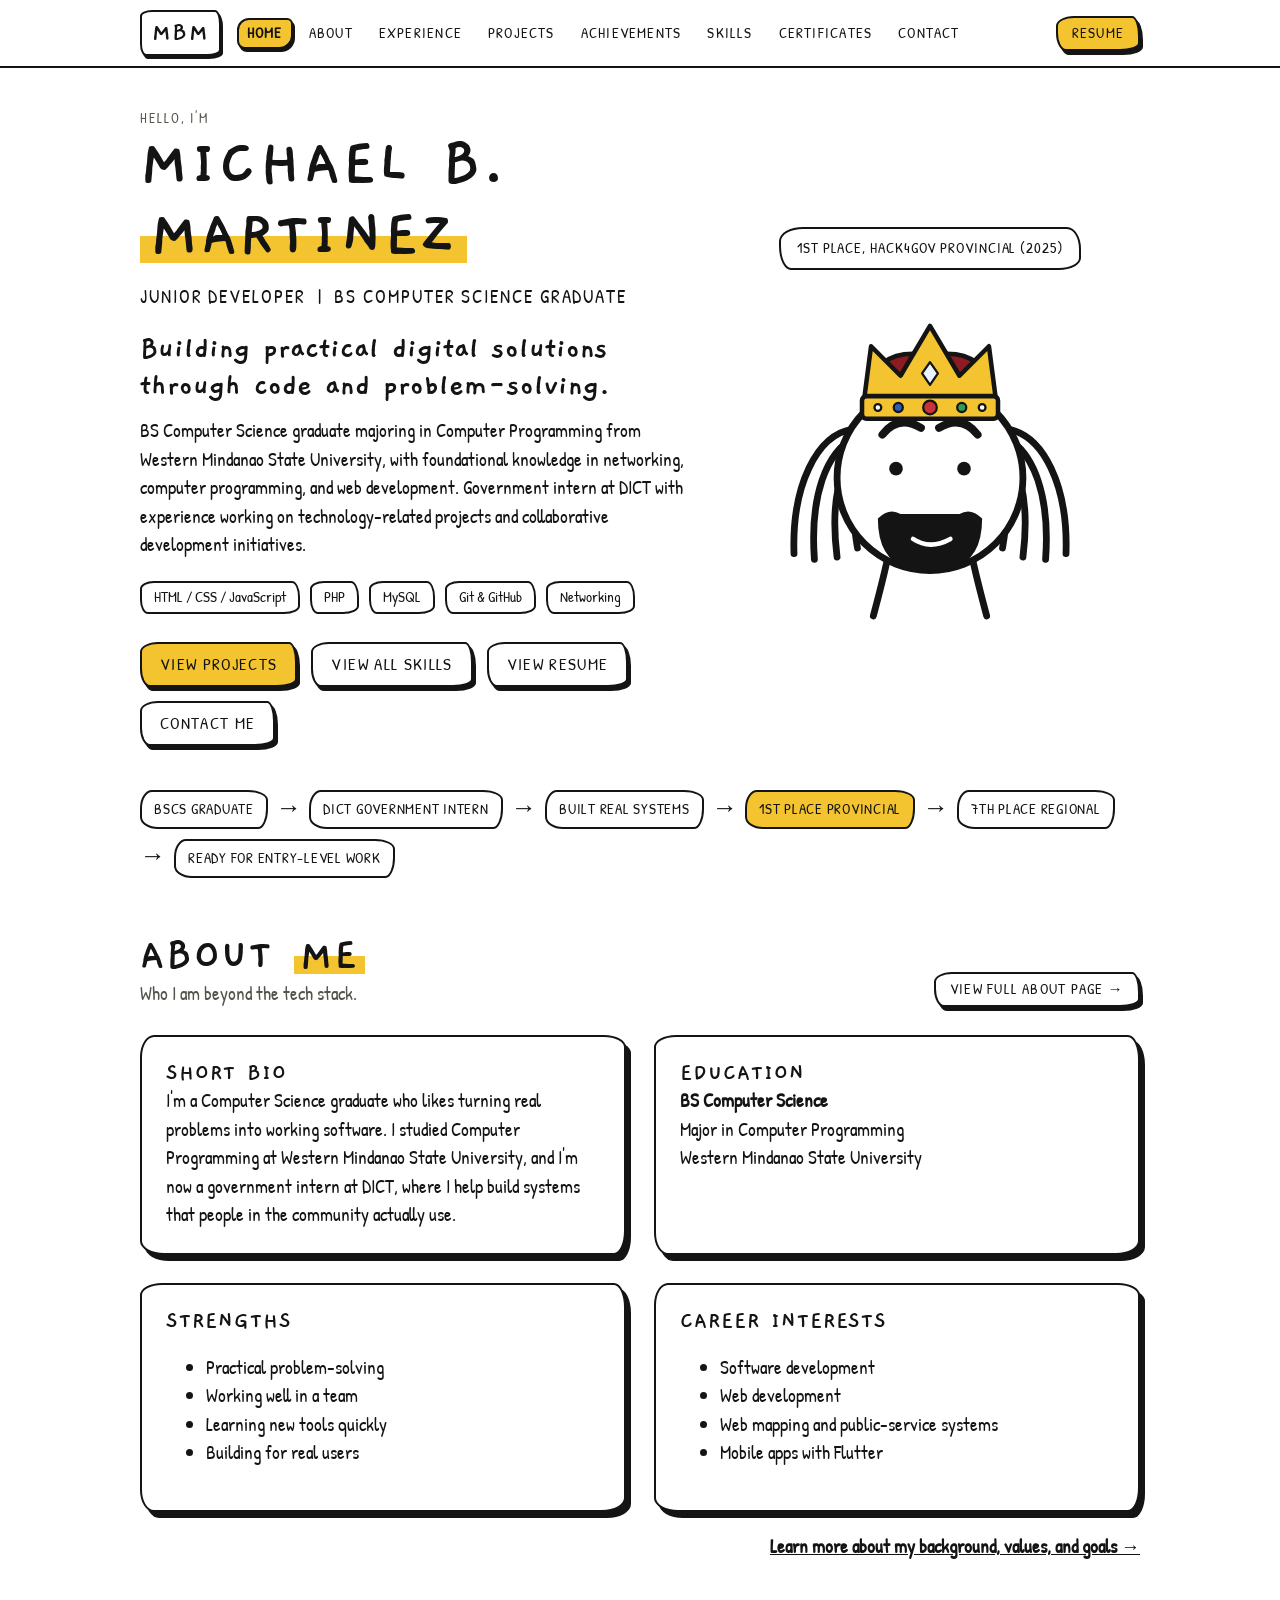
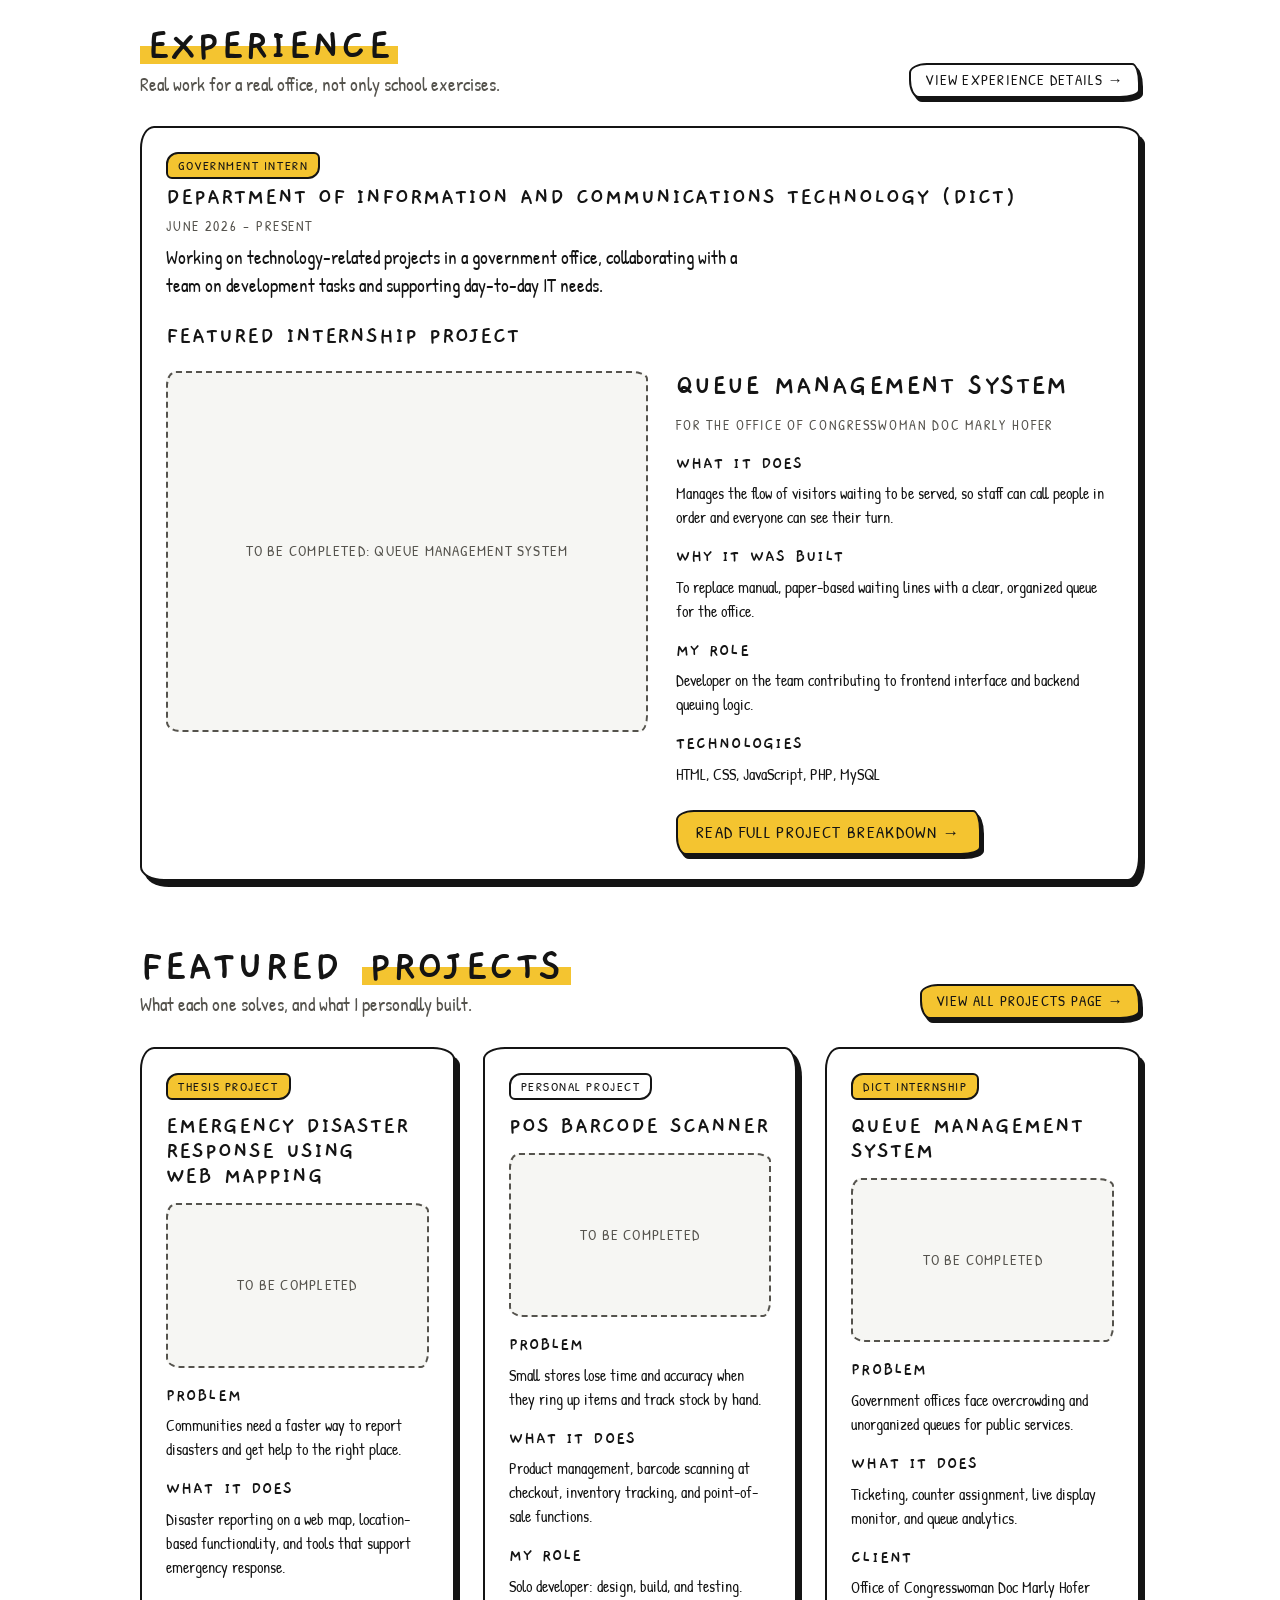
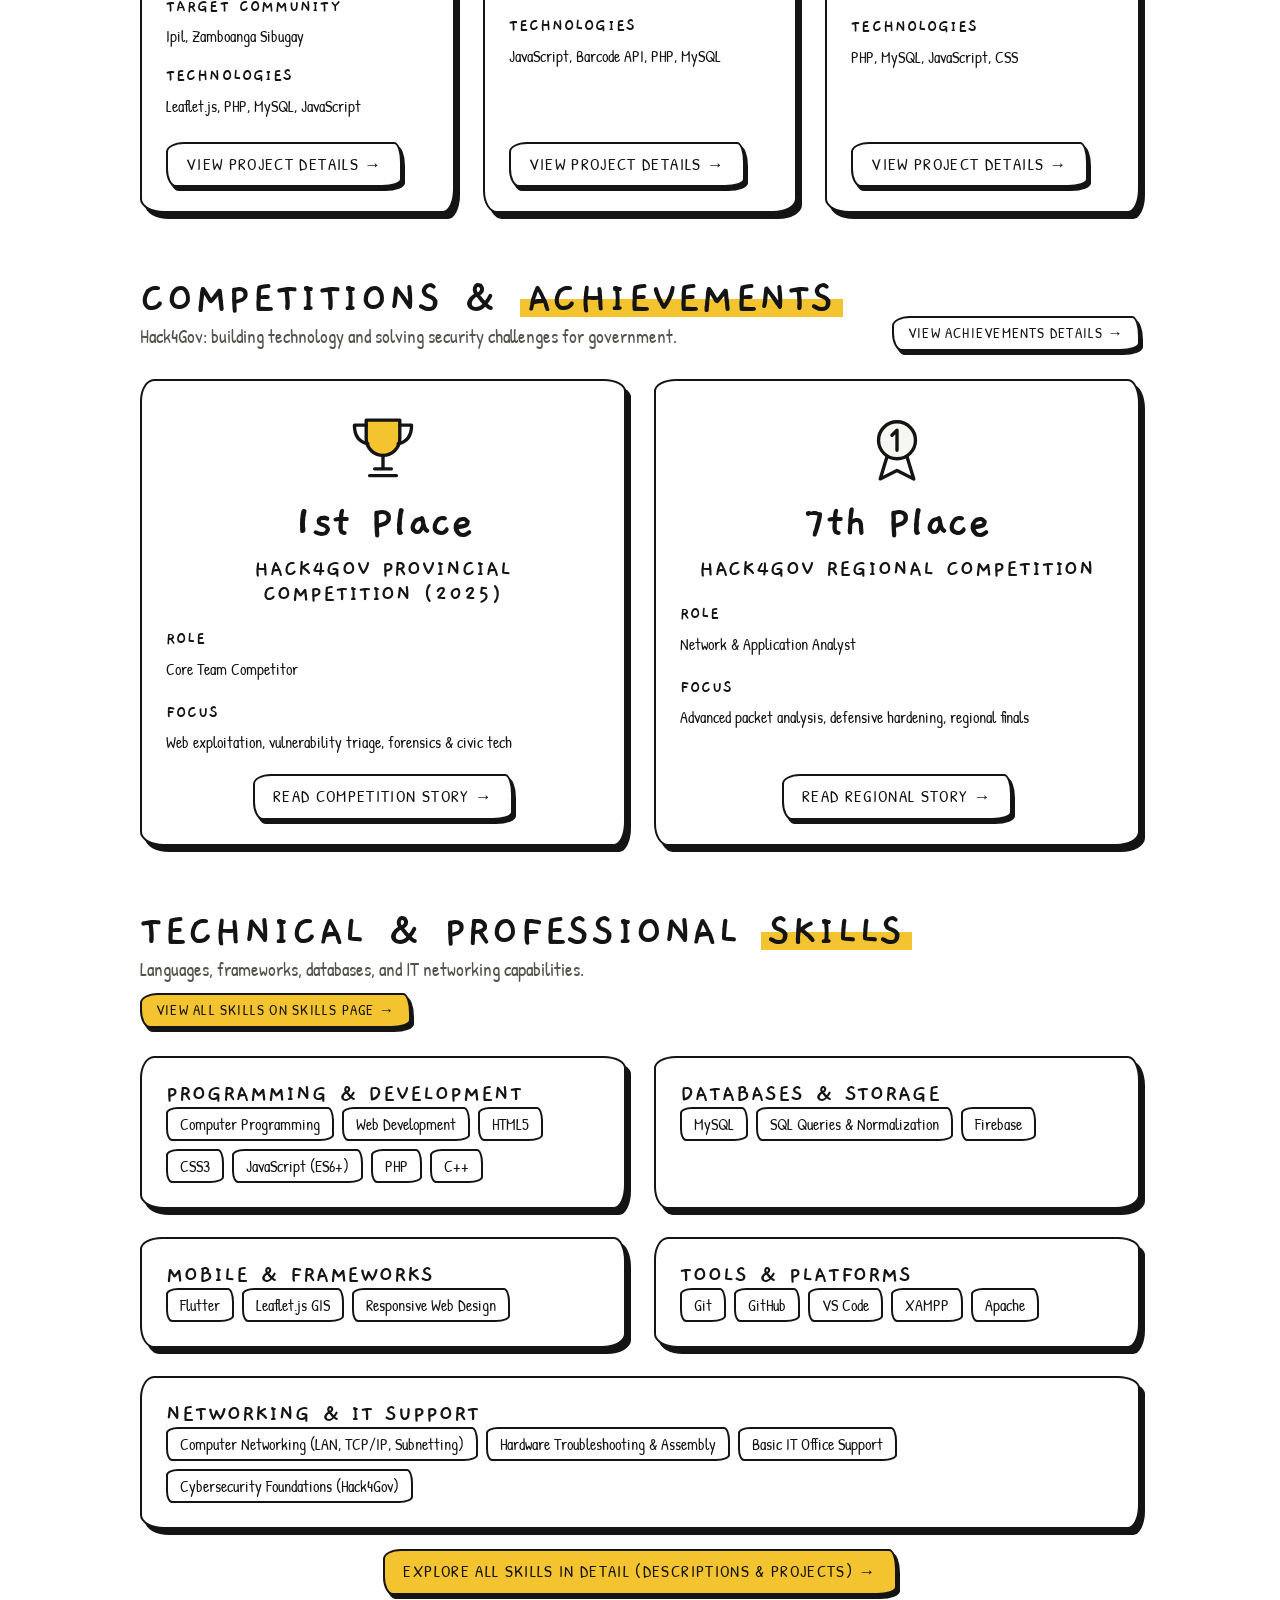
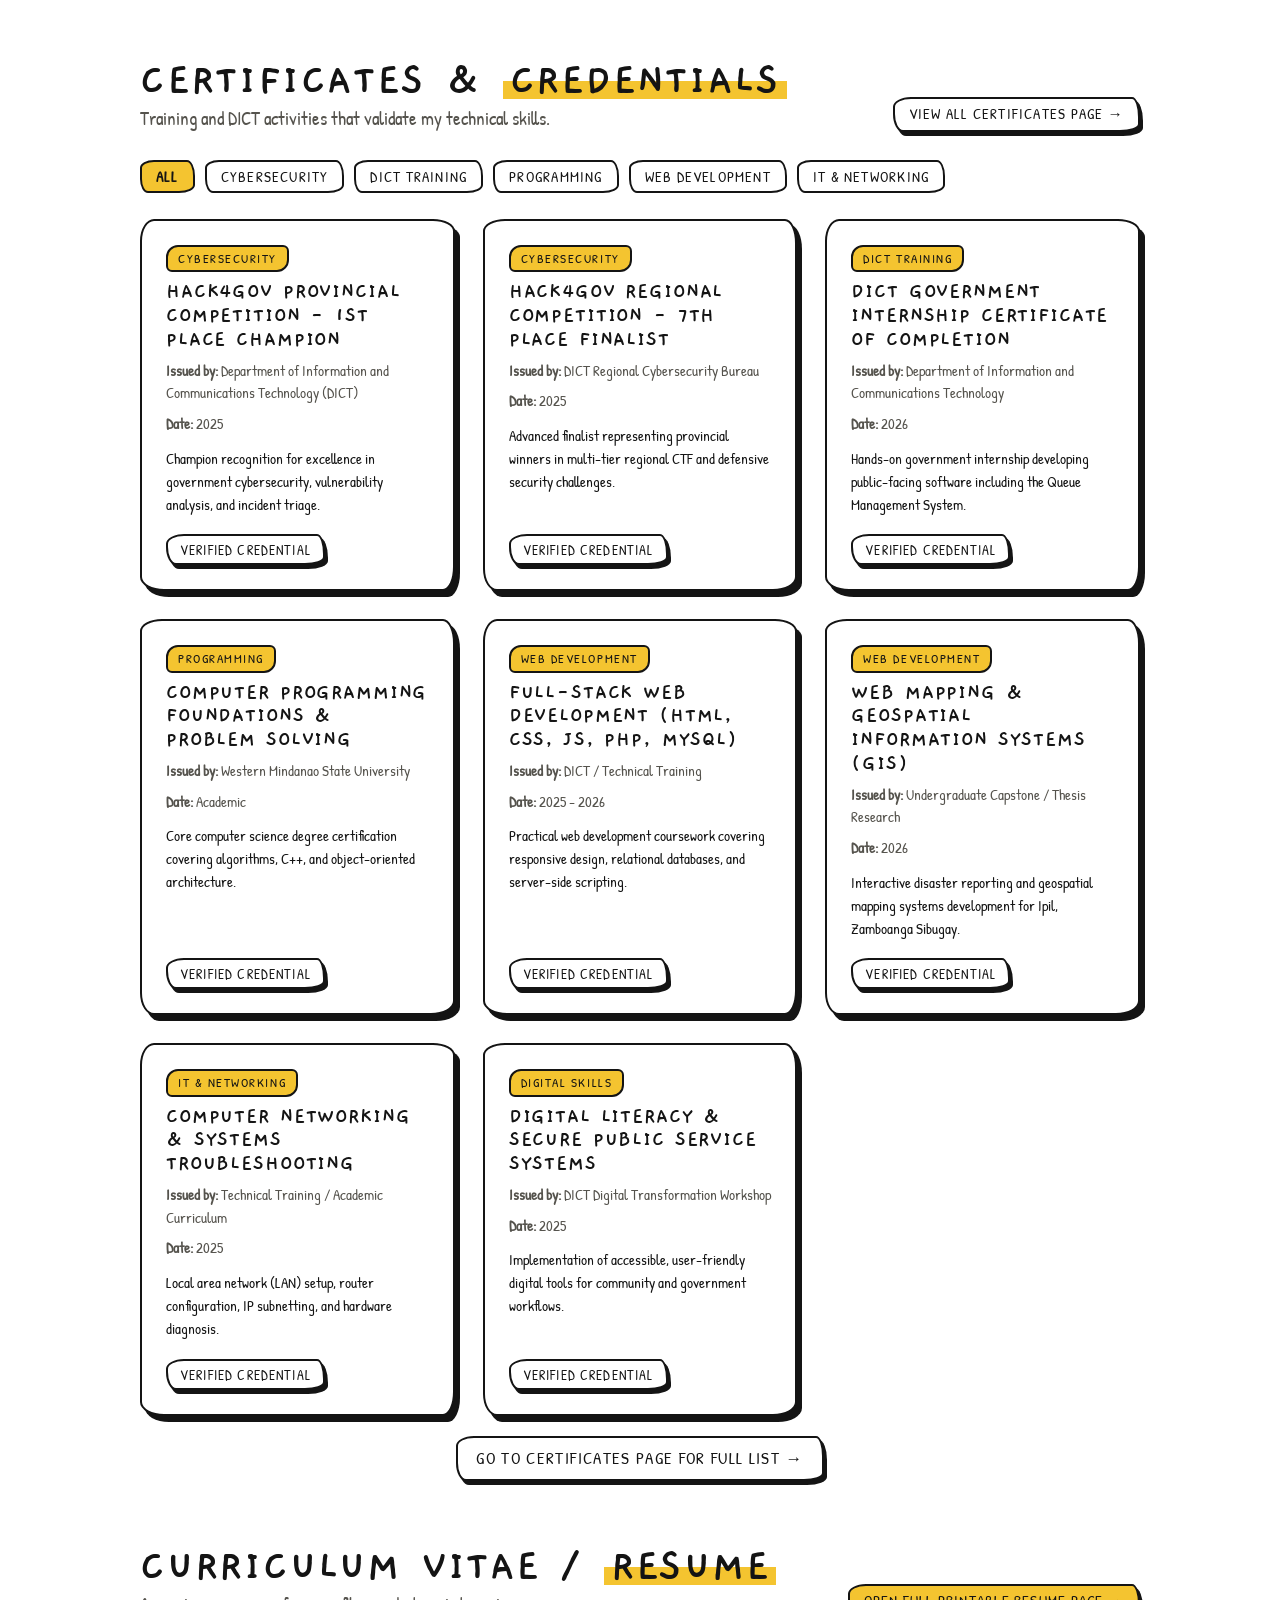
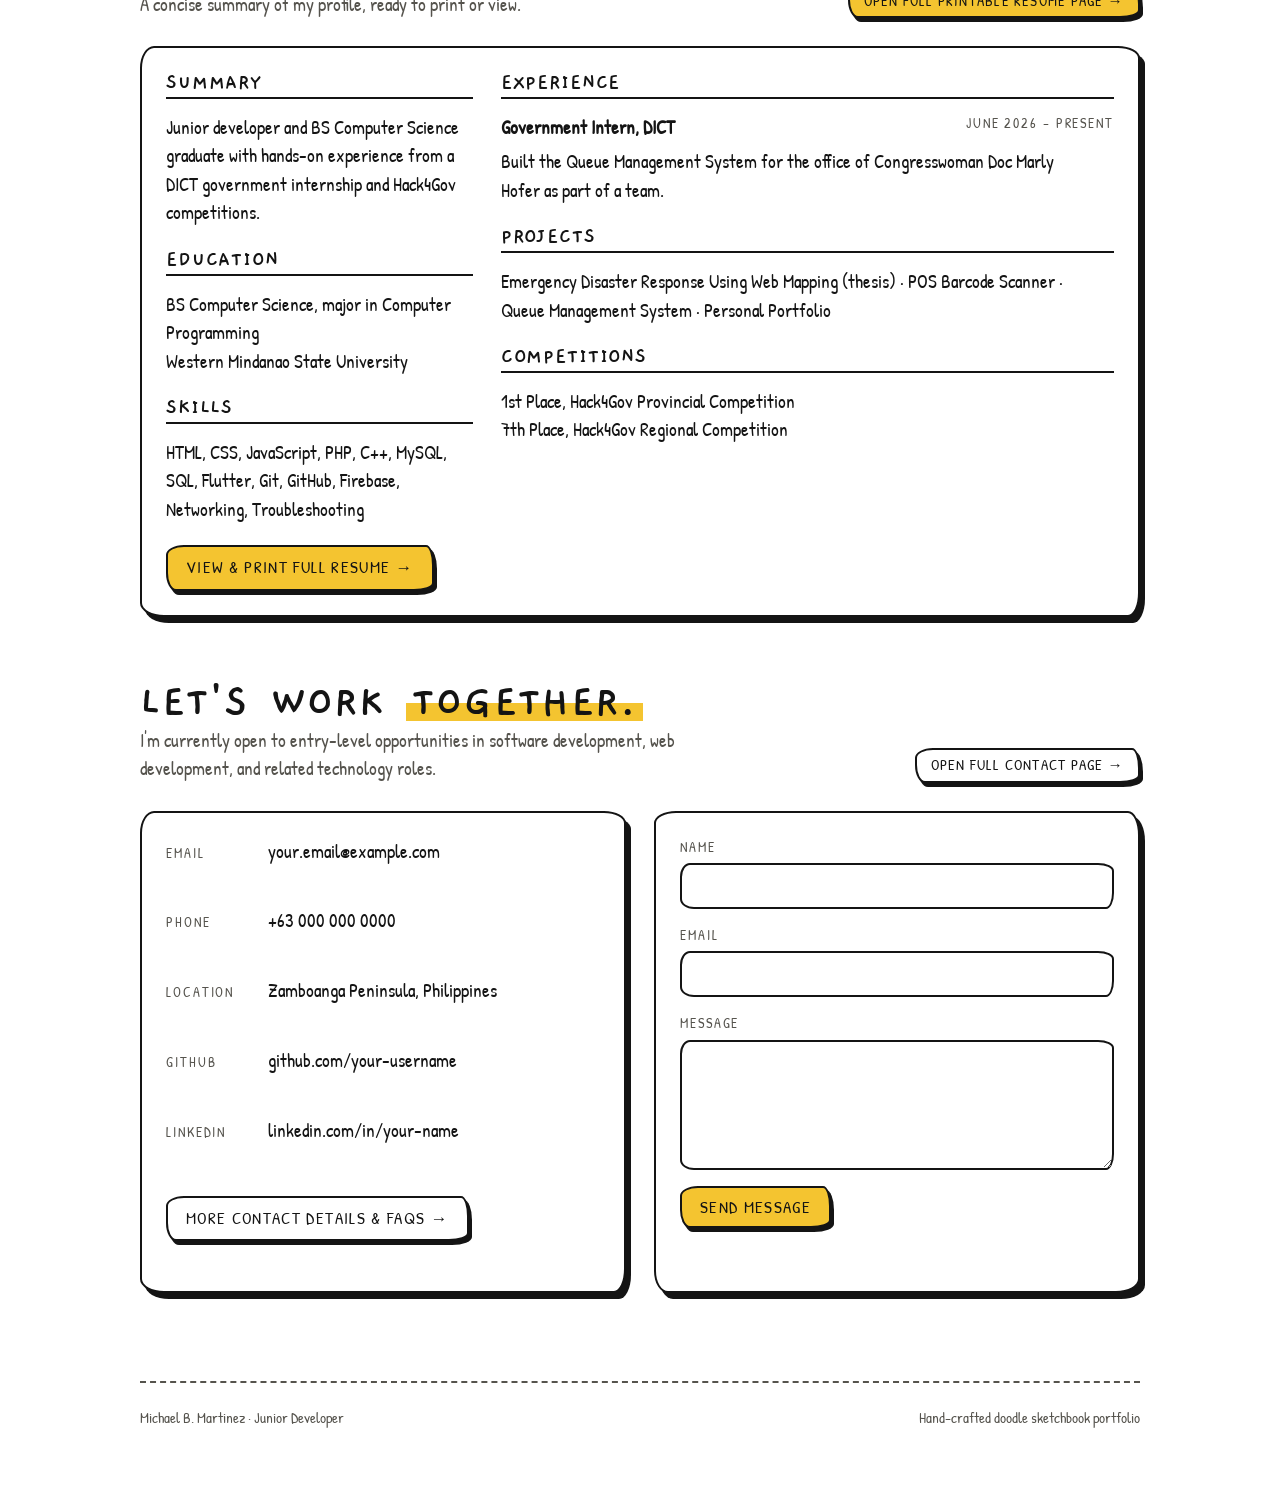
==== index.html @ 794880ef "first commit" ====
<!doctype html>
<html lang="en">
<head>
  <meta charset="utf-8">
  <meta name="viewport" content="width=device-width, initial-scale=1, viewport-fit=cover">
  <title>Michael Martinez Portfolio</title>
  <link rel="preconnect" href="https://fonts.googleapis.com">
  <link rel="preconnect" href="https://fonts.gstatic.com" crossorigin>
  <link href="https://fonts.googleapis.com/css2?family=Gaegu:wght@400;700&family=Patrick+Hand&display=swap" rel="stylesheet">
  <link rel="stylesheet" href="style.css">
</head>
<body>

<!-- NAVIGATION -->
<nav>
  <div class="wrap">
    <a class="logo" href="index.html">MBM</a>
    <div class="links">
      <a href="index.html" class="active">Home</a>
      <a href="about.html">About</a>
      <a href="experience.html">Experience</a>
      <a href="projects.html">Projects</a>
      <a href="achievements.html">Achievements</a>
      <a href="skills.html">Skills</a>
      <a href="certificates.html">Certificates</a>
      <a href="contact.html">Contact</a>
    </div>
    <a class="btn primary" href="resume.html" style="padding:4px 14px;font-size:.95rem">Resume</a>
  </div>
</nav>

<main class="wrap">

<!-- HERO -->
<section id="home" class="hero" style="padding-top:40px">
  <div class="hero-text">
    <p class="label">Hello, I'm</p>
    <h1><span class="name">Michael B. <span class="hl">Martinez</span></span></h1>
    <p class="title-line">Junior Developer &nbsp;|&nbsp; BS Computer Science Graduate</p>
    <p class="headline">Building practical digital solutions through code and problem-solving.</p>
    <p>BS Computer Science graduate majoring in Computer Programming from Western Mindanao State University, with foundational knowledge in networking, computer programming, and web development. Government intern at DICT with experience working on technology-related projects and collaborative development initiatives.</p>
    
    <div class="chips" aria-label="Key skills">
      <a href="skills.html" class="chip">HTML / CSS / JavaScript</a>
      <a href="skills.html" class="chip">PHP</a>
      <a href="skills.html" class="chip">MySQL</a>
      <a href="skills.html" class="chip">Git &amp; GitHub</a>
      <a href="skills.html" class="chip">Networking</a>
    </div>

    <div class="btn-row" style="margin-top:28px">
      <a class="btn primary" href="projects.html">View Projects</a>
      <a class="btn" href="skills.html">View All Skills</a>
      <a class="btn" href="resume.html">View Resume</a>
      <a class="btn" href="contact.html">Contact Me</a>
    </div>
  </div>

  <div class="hero-side">
    <div class="bubble">1st place, Hack4Gov Provincial (2025)</div>
    <svg class="avatar" viewBox="0 0 300 310" role="img" aria-label="Doodle portrait of Michael wearing a crown">
      <g fill="none" stroke="var(--ink)" stroke-width="6" stroke-linecap="round" stroke-linejoin="round">
        <!-- dreads -->
        <g class="sway-l"><path d="M82 135 C50 140 28 185 30 245"/><path d="M84 142 C58 155 44 195 48 250"/><path d="M88 150 C70 168 62 200 68 248"/><path d="M92 156 C82 175 80 205 86 240"/></g>
        <g class="sway-r"><path d="M218 135 C250 140 272 185 270 245"/><path d="M216 142 C242 155 256 195 252 250"/><path d="M212 150 C230 168 238 200 232 248"/><path d="M208 156 C218 175 220 205 214 240"/></g>
        <!-- head -->
        <circle cx="150" cy="178" r="82" fill="var(--paper)"/>
        <!-- neck/shoulders -->
        <path d="M112 252 C108 270 104 285 100 300"/><path d="M188 252 C192 270 196 285 200 300"/>
        <!-- brows & smile -->
        <path d="M108 140 Q122 122 142 134" stroke-width="7"/><path d="M158 134 Q178 122 192 140" stroke-width="7"/>
        <path d="M135 232 Q150 242 168 232" stroke-width="4"/>
      </g>
      <circle class="eye" cx="120" cy="170" r="6" fill="var(--ink)"/><circle class="eye" cx="180" cy="170" r="6" fill="var(--ink)"/>
      <path d="M104 214 Q104 250 130 258 L170 258 Q196 250 196 214 Q186 204 176 210 L124 210 Q114 204 104 214 Z" fill="var(--ink)"/>
      <path d="M135 232 Q150 242 168 232" fill="none" stroke="var(--paper)" stroke-width="4" stroke-linecap="round"/>
      <g class="crown">
        <path d="M96 100 Q104 62 150 70 Q196 62 204 100 Z" fill="#8c1c22" stroke="var(--ink)" stroke-width="4" stroke-linejoin="round"/>
        <path d="M92 108 L98 62 L124 88 L150 44 L176 88 L202 62 L208 108 Z" fill="var(--gold)" stroke="var(--ink)" stroke-width="4" stroke-linejoin="round"/>
        <rect x="90" y="106" width="120" height="20" rx="4" fill="var(--gold)" stroke="var(--ink)" stroke-width="4"/>
        <circle cx="150" cy="116" r="6" fill="#c8323a" stroke="var(--ink)" stroke-width="2"/>
        <circle cx="122" cy="116" r="4" fill="#2f5db5" stroke="var(--ink)" stroke-width="2"/>
        <circle cx="178" cy="116" r="4" fill="#2f9d57" stroke="var(--ink)" stroke-width="2"/>
        <circle cx="104" cy="116" r="3" fill="#fff" stroke="var(--ink)" stroke-width="2"/>
        <circle cx="196" cy="116" r="3" fill="#fff" stroke="var(--ink)" stroke-width="2"/>
        <path d="M150 76 l7 10 -7 10 -7 -10 z" fill="#e8f4ff" stroke="var(--ink)" stroke-width="2" stroke-linejoin="round"/>
      </g>
    </svg>
  </div>
</section>

<!-- STORY PATH -->
<div class="story" aria-label="Career story">
  <span class="step">BSCS Graduate</span><span class="arrow">→</span>
  <span class="step">DICT Government Intern</span><span class="arrow">→</span>
  <span class="step">Built Real Systems</span><span class="arrow">→</span>
  <span class="step win">1st Place Provincial</span><span class="arrow">→</span>
  <span class="step">7th Place Regional</span><span class="arrow">→</span>
  <span class="step">Ready for Entry-Level Work</span>
</div>

<!-- ABOUT SECTION PREVIEW -->
<section id="about">
  <div class="sec-head">
    <div style="display:flex;justify-content:space-between;align-items:flex-end;flex-wrap:wrap;gap:10px;">
      <div>
        <h2>About <span class="hl">Me</span></h2>
        <p>Who I am beyond the tech stack.</p>
      </div>
      <a class="btn" href="about.html" style="font-size:.95rem;padding:4px 14px;">View Full About Page →</a>
    </div>
  </div>
  <div class="grid2">
    <div class="box">
      <h3>Short bio</h3>
      <p>I'm a Computer Science graduate who likes turning real problems into working software. I studied Computer Programming at Western Mindanao State University, and I'm now a government intern at DICT, where I help build systems that people in the community actually use.</p>
    </div>
    <div class="box alt">
      <h3>Education</h3>
      <p><b>BS Computer Science</b><br>Major in Computer Programming<br>Western Mindanao State University</p>
    </div>
    <div class="box alt">
      <h3>Strengths</h3>
      <ul><li>Practical problem-solving</li><li>Working well in a team</li><li>Learning new tools quickly</li><li>Building for real users</li></ul>
    </div>
    <div class="box">
      <h3>Career interests</h3>
      <ul><li>Software development</li><li>Web development</li><li>Web mapping and public-service systems</li><li>Mobile apps with Flutter</li></ul>
    </div>
  </div>
  <div style="margin-top:20px;text-align:right;">
    <a href="about.html" style="text-decoration:underline;font-weight:bold;">Learn more about my background, values, and goals →</a>
  </div>
</section>

<!-- EXPERIENCE SECTION PREVIEW -->
<section id="experience">
  <div class="sec-head">
    <div style="display:flex;justify-content:space-between;align-items:flex-end;flex-wrap:wrap;gap:10px;">
      <div>
        <h2><span class="hl">Experience</span></h2>
        <p>Real work for a real office, not only school exercises.</p>
      </div>
      <a class="btn" href="experience.html" style="font-size:.95rem;padding:4px 14px;">View Experience Details →</a>
    </div>
  </div>
  <div class="box">
    <div class="job">
      <span class="tag gold">Government Intern</span>
      <h3>Department of Information and Communications Technology (DICT)</h3>
      <p class="label">June 2026 – Present</p>
      <p>Working on technology-related projects in a government office, collaborating with a team on development tasks and supporting day-to-day IT needs.</p>
    </div>
    <h3 style="margin-bottom:6px">Featured internship project</h3>
    <div class="feature">
      <div class="shot" style="aspect-ratio:4/3">To be completed: Queue Management System</div>
      <div class="proj">
        <h3 style="font-size:1.8rem">Queue Management System</h3>
        <p class="label">For the office of Congresswoman Doc Marly Hofer</p>
        <div class="kv"><b>What it does</b><span>Manages the flow of visitors waiting to be served, so staff can call people in order and everyone can see their turn.</span></div>
        <div class="kv"><b>Why it was built</b><span>To replace manual, paper-based waiting lines with a clear, organized queue for the office.</span></div>
        <div class="kv"><b>My role</b><span>Developer on the team contributing to frontend interface and backend queuing logic.</span></div>
        <div class="kv"><b>Technologies</b><span>HTML, CSS, JavaScript, PHP, MySQL</span></div>
        <div class="card-foot"><a class="btn primary" href="experience.html">Read Full Project Breakdown →</a></div>
      </div>
    </div>
  </div>
</section>

<!-- PROJECTS SECTION PREVIEW -->
<section id="projects">
  <div class="sec-head">
    <div style="display:flex;justify-content:space-between;align-items:flex-end;flex-wrap:wrap;gap:10px;">
      <div>
        <h2>Featured <span class="hl">Projects</span></h2>
        <p>What each one solves, and what I personally built.</p>
      </div>
      <a class="btn primary" href="projects.html" style="font-size:.95rem;padding:4px 14px;">View All Projects Page →</a>
    </div>
  </div>
  <div class="grid3">
    <article class="box proj">
      <span class="tag gold">Thesis project</span>
      <h3>Emergency Disaster Response Using Web Mapping</h3>
      <div class="shot">To be completed</div>
      <div class="kv"><b>Problem</b><span>Communities need a faster way to report disasters and get help to the right place.</span></div>
      <div class="kv"><b>What it does</b><span>Disaster reporting on a web map, location-based functionality, and tools that support emergency response.</span></div>
      <div class="kv"><b>Target community</b><span>Ipil, Zamboanga Sibugay</span></div>
      <div class="kv"><b>Technologies</b><span>Leaflet.js, PHP, MySQL, JavaScript</span></div>
      <div class="card-foot"><a class="btn" href="projects.html#disaster-mapping">View Project Details →</a></div>
    </article>

    <article class="box alt proj">
      <span class="tag">Personal project</span>
      <h3>POS Barcode Scanner</h3>
      <div class="shot">To be completed</div>
      <div class="kv"><b>Problem</b><span>Small stores lose time and accuracy when they ring up items and track stock by hand.</span></div>
      <div class="kv"><b>What it does</b><span>Product management, barcode scanning at checkout, inventory tracking, and point-of-sale functions.</span></div>
      <div class="kv"><b>My role</b><span>Solo developer: design, build, and testing.</span></div>
      <div class="kv"><b>Technologies</b><span>JavaScript, Barcode API, PHP, MySQL</span></div>
      <div class="card-foot"><a class="btn" href="projects.html#pos-barcode">View Project Details →</a></div>
    </article>

    <article class="box proj">
      <span class="tag gold">DICT Internship</span>
      <h3>Queue Management System</h3>
      <div class="shot">To be completed</div>
      <div class="kv"><b>Problem</b><span>Government offices face overcrowding and unorganized queues for public services.</span></div>
      <div class="kv"><b>What it does</b><span>Ticketing, counter assignment, live display monitor, and queue analytics.</span></div>
      <div class="kv"><b>Client</b><span>Office of Congresswoman Doc Marly Hofer</span></div>
      <div class="kv"><b>Technologies</b><span>PHP, MySQL, JavaScript, CSS</span></div>
      <div class="card-foot"><a class="btn" href="projects.html#queue-system">View Project Details →</a></div>
    </article>
  </div>
</section>

<!-- ACHIEVEMENTS SECTION PREVIEW -->
<section id="achievements">
  <div class="sec-head">
    <div style="display:flex;justify-content:space-between;align-items:flex-end;flex-wrap:wrap;gap:10px;">
      <div>
        <h2>Competitions &amp; <span class="hl">Achievements</span></h2>
        <p>Hack4Gov: building technology and solving security challenges for government.</p>
      </div>
      <a class="btn" href="achievements.html" style="font-size:.95rem;padding:4px 14px;">View Achievements Details →</a>
    </div>
  </div>
  <div class="grid2">
    <div class="box trophy">
      <svg viewBox="0 0 100 100" fill="none" stroke="var(--ink)" stroke-width="4" stroke-linecap="round" stroke-linejoin="round" aria-hidden="true"><path d="M30 18h40v22a20 20 0 0 1-40 0z" fill="var(--gold)"/><path d="M30 24H16c0 14 6 20 16 22M70 24h14c0 14-6 20-16 22"/><path d="M50 60v16M34 84h32M40 76h20" /></svg>
      <div class="place">1st Place</div>
      <h3>Hack4Gov Provincial Competition (2025)</h3>
      <div class="kv"><b>Role</b><span>Core Team Competitor</span></div>
      <div class="kv"><b>Focus</b><span>Web exploitation, vulnerability triage, forensics &amp; civic tech</span></div>
      <div class="card-foot"><a class="btn" href="achievements.html">Read Competition Story →</a></div>
    </div>
    <div class="box alt trophy">
      <svg viewBox="0 0 100 100" fill="none" stroke="var(--ink)" stroke-width="4" stroke-linecap="round" stroke-linejoin="round" aria-hidden="true"><circle cx="50" cy="42" r="22" fill="var(--paper-2)"/><path d="M38 62l-8 26 20-10 20 10-8-26"/><path d="M50 30v24M44 36l6-6"/></svg>
      <div class="place">7th Place</div>
      <h3>Hack4Gov Regional Competition</h3>
      <div class="kv"><b>Role</b><span>Network &amp; Application Analyst</span></div>
      <div class="kv"><b>Focus</b><span>Advanced packet analysis, defensive hardening, regional finals</span></div>
      <div class="card-foot"><a class="btn" href="achievements.html">Read Regional Story →</a></div>
    </div>
  </div>
</section>

<!-- SKILLS SECTION PREVIEW -->
<section id="skills">
  <div class="sec-head">
    <div style="display:flex;justify-content:space-between;align-items:flex-end;flex-wrap:wrap;gap:10px;">
      <div>
        <h2>Technical &amp; Professional <span class="hl">Skills</span></h2>
        <p>Languages, frameworks, databases, and IT networking capabilities.</p>
      </div>
      <a class="btn primary" href="skills.html" style="font-size:.95rem;padding:4px 14px;">View All Skills on Skills Page →</a>
    </div>
  </div>
  <div class="grid2">
    <div class="box skillbox">
      <h3>Programming &amp; Development</h3>
      <ul>
        <li>Computer Programming</li>
        <li>Web Development</li>
        <li>HTML5</li>
        <li>CSS3</li>
        <li>JavaScript (ES6+)</li>
        <li>PHP</li>
        <li>C++</li>
      </ul>
    </div>
    <div class="box alt skillbox">
      <h3>Databases &amp; Storage</h3>
      <ul>
        <li>MySQL</li>
        <li>SQL Queries &amp; Normalization</li>
        <li>Firebase</li>
      </ul>
    </div>
    <div class="box alt skillbox">
      <h3>Mobile &amp; Frameworks</h3>
      <ul>
        <li>Flutter</li>
        <li>Leaflet.js GIS</li>
        <li>Responsive Web Design</li>
      </ul>
    </div>
    <div class="box skillbox">
      <h3>Tools &amp; Platforms</h3>
      <ul>
        <li>Git</li>
        <li>GitHub</li>
        <li>VS Code</li>
        <li>XAMPP</li>
        <li>Apache</li>
      </ul>
    </div>
    <div class="box skillbox" style="grid-column: 1 / -1;">
      <h3>Networking &amp; IT Support</h3>
      <ul>
        <li>Computer Networking (LAN, TCP/IP, Subnetting)</li>
        <li>Hardware Troubleshooting &amp; Assembly</li>
        <li>Basic IT Office Support</li>
        <li>Cybersecurity Foundations (Hack4Gov)</li>
      </ul>
    </div>
  </div>
  <div style="margin-top:20px;text-align:center;">
    <a class="btn primary" href="skills.html">Explore All Skills in Detail (Descriptions &amp; Projects) →</a>
  </div>
</section>

<!-- CERTIFICATES SECTION PREVIEW -->
<section id="certificates">
  <div class="sec-head">
    <div style="display:flex;justify-content:space-between;align-items:flex-end;flex-wrap:wrap;gap:10px;">
      <div>
        <h2>Certificates &amp; <span class="hl">Credentials</span></h2>
        <p>Training and DICT activities that validate my technical skills.</p>
      </div>
      <a class="btn" href="certificates.html" style="font-size:.95rem;padding:4px 14px;">View All Certificates Page →</a>
    </div>
  </div>
  <div class="filters" id="certFilters" role="group" aria-label="Filter certificates">
    <button type="button" data-cat="all" aria-pressed="true">All</button>
    <button type="button" data-cat="Cybersecurity" aria-pressed="false">Cybersecurity</button>
    <button type="button" data-cat="DICT Training" aria-pressed="false">DICT Training</button>
    <button type="button" data-cat="Programming" aria-pressed="false">Programming</button>
    <button type="button" data-cat="Web Development" aria-pressed="false">Web Development</button>
    <button type="button" data-cat="IT & Networking" aria-pressed="false">IT &amp; Networking</button>
  </div>
  <div class="grid3" id="certGrid"></div>
  <div style="margin-top:20px;text-align:center;">
    <a class="btn" href="certificates.html">Go to Certificates Page for Full List →</a>
  </div>
</section>

<!-- RESUME SECTION PREVIEW -->
<section id="resume">
  <div class="sec-head">
    <div style="display:flex;justify-content:space-between;align-items:flex-end;flex-wrap:wrap;gap:10px;">
      <div>
        <h2>Curriculum Vitae / <span class="hl">Resume</span></h2>
        <p>A concise summary of my profile, ready to print or view.</p>
      </div>
      <a class="btn primary" href="resume.html" style="font-size:.95rem;padding:4px 14px;">Open Full Printable Resume Page →</a>
    </div>
  </div>
  <div class="box">
    <div class="resume-grid">
      <div>
        <div class="rs">
          <h3>Summary</h3>
          <p>Junior developer and BS Computer Science graduate with hands-on experience from a DICT government internship and Hack4Gov competitions.</p>
        </div>
        <div class="rs">
          <h3>Education</h3>
          <p>BS Computer Science, major in Computer Programming<br>Western Mindanao State University</p>
        </div>
        <div class="rs">
          <h3>Skills</h3>
          <p>HTML, CSS, JavaScript, PHP, C++, MySQL, SQL, Flutter, Git, GitHub, Firebase, Networking, Troubleshooting</p>
        </div>
      </div>
      <div>
        <div class="rs">
          <h3>Experience</h3>
          <div class="row"><b>Government Intern, DICT</b><span class="label">June 2026 – Present</span></div>
          <p>Built the Queue Management System for the office of Congresswoman Doc Marly Hofer as part of a team.</p>
        </div>
        <div class="rs">
          <h3>Projects</h3>
          <p>Emergency Disaster Response Using Web Mapping (thesis) · POS Barcode Scanner · Queue Management System · Personal Portfolio</p>
        </div>
        <div class="rs">
          <h3>Competitions</h3>
          <p>1st Place, Hack4Gov Provincial Competition<br>7th Place, Hack4Gov Regional Competition</p>
        </div>
      </div>
    </div>
    <div class="btn-row" style="margin-top:22px;">
      <a class="btn primary" href="resume.html">View &amp; Print Full Resume →</a>
    </div>
  </div>
</section>

<!-- CONTACT SECTION PREVIEW -->
<section id="contact">
  <div class="sec-head">
    <div style="display:flex;justify-content:space-between;align-items:flex-end;flex-wrap:wrap;gap:10px;">
      <div>
        <h2>Let's Work <span class="hl">Together.</span></h2>
        <p>I'm currently open to entry-level opportunities in software development, web development, and related technology roles.</p>
      </div>
      <a class="btn" href="contact.html" style="font-size:.95rem;padding:4px 14px;">Open Full Contact Page →</a>
    </div>
  </div>
  <div class="grid2">
    <div class="box contact-list">
      <div><span class="label">Email</span><a class="v" href="mailto:your.email@example.com">your.email@example.com</a></div>
      <div><span class="label">Phone</span><span class="v">+63 000 000 0000</span></div>
      <div><span class="label">Location</span><span class="v">Zamboanga Peninsula, Philippines</span></div>
      <div><span class="label">GitHub</span><a class="v" href="https://github.com/your-username" target="_blank" rel="noopener noreferrer">github.com/your-username</a></div>
      <div><span class="label">LinkedIn</span><a class="v" href="https://linkedin.com/in/your-name" target="_blank" rel="noopener noreferrer">linkedin.com/in/your-name</a></div>
      <div style="margin-top:10px;"><a class="btn" href="contact.html">More Contact Details &amp; FAQs →</a></div>
    </div>
    <form class="box alt" id="contactForm" novalidate>
      <label for="cName">Name<input id="cName" name="name" type="text" autocomplete="name" required></label>
      <label for="cEmail">Email<input id="cEmail" name="email" type="email" autocomplete="email" required></label>
      <label for="cMsg">Message<textarea id="cMsg" name="message" required></textarea></label>
      <div><button class="btn primary" type="submit">Send message</button></div>
      <p id="formMsg" class="note" role="status"></p>
    </form>
  </div>
</section>

<footer class="wrap">
  <span>Michael B. Martinez · Junior Developer</span>
  <span>Hand-crafted doodle sketchbook portfolio</span>
</footer>

</main>

<script src="main.js"></script>
</body>
</html>
---- style.css ----
/* ==========================================================================
   Michael Martinez Portfolio - Shared Hand-Drawn Doodle Stylesheet
   ========================================================================== */

:root {
  --paper: #ffffff;
  --paper-2: #f6f6f3;
  --ink: #141414;
  --ink-soft: #55534d;
  --gold: #f4c430;
  --red: #b3262e;
  --shadow: #141414;
  --display: 'Gaegu', 'Patrick Hand', 'Comic Sans MS', cursive;
  --body: 'Patrick Hand', 'Comic Sans MS', 'Segoe Print', cursive;
  color-scheme: light;
  box-sizing: border-box;
}

*, *::before, *::after {
  box-sizing: border-box;
}

html {
  scroll-behavior: smooth;
  scroll-padding-top: env(safe-area-inset-top, 0px);
}

body {
  margin: 0;
  padding: 0;
  background: var(--paper);
  color: var(--ink);
  font-family: var(--body);
  font-size: 19px;
  line-height: 1.5;
  padding-inline: 16px;
  padding-block: 0 64px;
}

img {
  max-width: 100%;
  display: block;
}

[hidden]:not([hidden=until-found i]) {
  display: none !important;
}

.wrap {
  max-width: 1000px;
  margin-inline: auto;
}

h1, h2, h3, h4 {
  font-family: var(--display);
  font-weight: 700;
  text-transform: uppercase;
  letter-spacing: .04em;
  line-height: 1.05;
  margin: 0;
  text-wrap: balance;
}

h1 { font-size: clamp(2.4rem, 7vw, 4.2rem); }
h2 { font-size: clamp(2rem, 5vw, 2.8rem); }
h3 { font-size: 1.5rem; }
h4 { font-size: 1.2rem; }

p {
  margin: 0;
  max-width: 65ch;
}

a {
  color: inherit;
  text-decoration: none;
}

:focus-visible {
  outline: 3px dashed var(--red);
  outline-offset: 3px;
}

.hl {
  background: linear-gradient(transparent 52%, var(--gold) 52%, var(--gold) 92%, transparent 92%);
  padding-inline: .15em;
  background-repeat: no-repeat;
  background-size: 100% 100%;
}

.label {
  font-size: .85rem;
  letter-spacing: .14em;
  text-transform: uppercase;
  color: var(--ink-soft);
}

/* ==========================================================================
   Navigation
   ========================================================================== */
nav {
  position: sticky;
  top: env(safe-area-inset-top, 0px);
  z-index: 100;
  background: var(--paper);
  border-bottom: 2.5px solid var(--ink);
  margin-inline: -16px;
  padding-inline: 16px;
}

nav .wrap {
  display: flex;
  align-items: center;
  gap: 16px;
  padding-block: 10px;
}

.logo {
  font-family: var(--display);
  font-weight: 700;
  font-size: 1.6rem;
  text-decoration: none;
  letter-spacing: .05em;
  white-space: nowrap;
  border: 2px solid var(--ink);
  border-radius: 12px 6px 14px 6px / 6px 14px 6px 12px;
  padding: 2px 10px;
  background: var(--paper);
  box-shadow: 2px 3px 0 var(--shadow);
  transition: transform .15s ease, background .15s ease;
}

.logo:hover {
  background: var(--gold);
  transform: translate(-1px, -2px) rotate(-2deg);
}

.links {
  display: flex;
  gap: 6px;
  overflow-x: auto;
  flex: 1;
  scrollbar-width: none;
  min-width: 0;
  padding-block: 4px;
}

.links::-webkit-scrollbar {
  display: none;
}

.links a {
  text-decoration: none;
  text-transform: uppercase;
  letter-spacing: .08em;
  font-size: .95rem;
  padding: 4px 10px;
  border-radius: 12px 6px 14px 8px;
  white-space: nowrap;
  transition: background .15s ease, transform .15s ease, box-shadow .15s ease;
}

.links a:hover {
  background: var(--gold);
  color: #141414;
  transform: translateY(-1px);
}

.links a.active {
  background: var(--gold);
  color: #141414;
  font-weight: bold;
  border: 2px solid var(--ink);
  box-shadow: 2px 3px 0 var(--shadow);
  padding: 2px 8px;
}

/* ==========================================================================
   Sketch Boxes & Buttons
   ========================================================================== */
.box {
  border: 2.5px solid var(--ink);
  border-radius: 14px 22px 12px 24px / 22px 12px 24px 14px;
  background: var(--paper);
  box-shadow: 5px 6px 0 var(--shadow);
  padding: 24px;
  min-width: 0;
  transition: transform .2s ease, box-shadow .2s ease;
}

.box.alt {
  border-radius: 22px 12px 24px 14px / 12px 24px 14px 22px;
}

.box:hover {
  transform: translate(-2px, -3px) rotate(-.3deg);
  box-shadow: 8px 9px 0 var(--shadow);
}

.btn {
  display: inline-flex;
  align-items: center;
  justify-content: center;
  gap: 6px;
  font-family: var(--body);
  font-size: 1.05rem;
  text-transform: uppercase;
  letter-spacing: .08em;
  text-decoration: none;
  color: var(--ink);
  background: var(--paper);
  border: 2.5px solid var(--ink);
  border-radius: 18px 8px 20px 10px / 10px 20px 8px 18px;
  padding: 8px 18px;
  box-shadow: 3px 4px 0 var(--shadow);
  cursor: pointer;
  transition: transform .15s ease, box-shadow .15s ease, background .15s ease;
}

.btn.primary {
  background: var(--gold);
  color: #141414;
}

.btn:hover {
  transform: translate(-1px, -2px) rotate(-1deg);
  box-shadow: 5px 6px 0 var(--shadow);
}

.btn:active {
  transform: translate(2px, 3px);
  box-shadow: 1px 1px 0 var(--shadow);
}

.btn-row {
  display: flex;
  flex-wrap: wrap;
  gap: 14px;
}

/* ==========================================================================
   Page Headers (Subpages)
   ========================================================================== */
.page-header {
  padding-block: 40px 20px;
  border-bottom: 2.5px dashed var(--ink-soft);
  margin-bottom: 36px;
  display: flex;
  flex-direction: column;
  gap: 12px;
}

.breadcrumb {
  display: flex;
  align-items: center;
  gap: 10px;
  font-size: .9rem;
  letter-spacing: .08em;
  text-transform: uppercase;
  color: var(--ink-soft);
}

.breadcrumb a {
  text-decoration: underline;
  text-underline-offset: 3px;
  font-weight: bold;
}

.breadcrumb a:hover {
  color: var(--ink);
}

.page-header .subtitle {
  color: var(--ink-soft);
  font-size: 1.15rem;
  max-width: 70ch;
}

/* ==========================================================================
   Sections & Layout
   ========================================================================== */
section {
  padding-block: 54px 8px;
  scroll-margin-top: 60px;
}

.sec-head {
  display: flex;
  flex-direction: column;
  gap: 8px;
  margin-bottom: 28px;
}

.sec-head p {
  color: var(--ink-soft);
}

.grid2 {
  display: grid;
  grid-template-columns: repeat(2, 1fr);
  gap: 28px;
}

.grid3 {
  display: grid;
  grid-template-columns: repeat(3, 1fr);
  gap: 28px;
}

.grid4 {
  display: grid;
  grid-template-columns: repeat(4, 1fr);
  gap: 20px;
}

.grid2 > *, .grid3 > *, .grid4 > * {
  min-width: 0;
}

/* ==========================================================================
   Hero & Story
   ========================================================================== */
.hero {
  padding-block: 40px 8px;
  display: grid;
  grid-template-columns: 1.3fr 1fr;
  gap: 32px;
  align-items: center;
}

.hero > * { min-width: 0; }
.hero h1 .name { display: block; }
.title-line { margin-top: 12px; font-size: 1.2rem; letter-spacing: .1em; text-transform: uppercase; }
.headline { font-family: var(--display); font-size: clamp(1.5rem, 3.4vw, 2rem); font-weight: 700; margin-block: 20px 12px; line-height: 1.15; }
.avatar { width: 100%; max-width: 340px; margin-inline: auto; display: block; }
.bubble {
  position: relative;
  border: 2.5px solid var(--ink);
  border-radius: 24px 14px 22px 12px / 14px 22px 12px 24px;
  padding: 8px 16px;
  text-transform: uppercase;
  letter-spacing: .06em;
  font-size: .95rem;
  width: fit-content;
  margin: 0 auto 6px;
  background: var(--paper);
}
.hero-side { display: flex; flex-direction: column; align-items: center; }

.story {
  display: flex;
  flex-wrap: wrap;
  align-items: center;
  gap: 10px 8px;
  margin-top: 36px;
}

.step {
  border: 2.5px solid var(--ink);
  border-radius: 12px 20px 10px 18px / 18px 10px 20px 12px;
  padding: 6px 12px;
  font-size: .95rem;
  text-transform: uppercase;
  letter-spacing: .05em;
  background: var(--paper);
}

.step.win {
  background: var(--gold);
  color: #141414;
}

.arrow {
  font-family: var(--display);
  font-size: 1.6rem;
  line-height: 1;
}

/* ==========================================================================
   Chips, Tags & Key Values
   ========================================================================== */
.chips {
  display: flex;
  flex-wrap: wrap;
  gap: 10px;
  margin-top: 22px;
}

.chip {
  border: 2px solid var(--ink);
  border-radius: 14px 8px 16px 8px / 8px 16px 8px 14px;
  padding: 3px 12px;
  font-size: .95rem;
  background: var(--paper);
  transition: transform .15s ease, background .15s ease;
}

.chip:hover {
  transform: rotate(-3deg) scale(1.06);
  background: var(--gold);
  color: #141414;
}

.tag {
  display: inline-block;
  font-size: .8rem;
  text-transform: uppercase;
  letter-spacing: .12em;
  border: 2px solid var(--ink);
  border-radius: 12px 6px 12px 6px;
  padding: 2px 10px;
  width: fit-content;
}

.tag.gold {
  background: var(--gold);
  color: #141414;
}

.tag.red {
  background: var(--red);
  color: #ffffff;
}

.kv {
  display: grid;
  gap: 4px;
  font-size: 1rem;
}

.kv b {
  font-family: var(--display);
  font-size: 1.15rem;
  letter-spacing: .06em;
  text-transform: uppercase;
  font-weight: 700;
}

.note {
  font-size: .95rem;
  color: var(--ink-soft);
}

/* ==========================================================================
   Project Cards
   ========================================================================== */
.proj {
  display: flex;
  flex-direction: column;
  gap: 14px;
}

.shot {
  aspect-ratio: 16 / 10;
  max-width: 100%;
  border: 2.5px dashed var(--ink-soft);
  border-radius: 10px 16px 8px 14px / 14px 8px 16px 10px;
  display: grid;
  place-items: center;
  text-align: center;
  color: var(--ink-soft);
  background: var(--paper-2);
  font-size: .95rem;
  text-transform: uppercase;
  letter-spacing: .08em;
  padding: 14px;
}

.card-foot {
  margin-top: auto;
  padding-top: 10px;
}

/* ==========================================================================
   Experience
   ========================================================================== */
.job {
  display: grid;
  gap: 6px;
  margin-bottom: 24px;
}

.feature {
  display: grid;
  grid-template-columns: 1.1fr 1fr;
  gap: 28px;
  margin-top: 22px;
}

.feature > * { min-width: 0; }

/* ==========================================================================
   Achievements & Trophies
   ========================================================================== */
.trophy {
  text-align: center;
  display: flex;
  flex-direction: column;
  align-items: center;
  gap: 10px;
}

.trophy svg {
  width: 84px;
  height: 84px;
  transition: transform .3s ease;
}

.trophy:hover svg {
  animation: wiggle .5s 2;
}

.place {
  font-family: var(--display);
  font-size: 3rem;
  font-weight: 700;
  line-height: 1;
}

.trophy .kv {
  text-align: left;
  width: 100%;
  margin-top: 8px;
}

/* ==========================================================================
   Skills
   ========================================================================== */
.skillbox ul {
  list-style: none;
  padding: 0;
  display: flex;
  flex-wrap: wrap;
  gap: 8px;
  margin: 0;
}

.skillbox li::marker { content: ''; }

.skillbox li {
  margin: 0;
  border: 2px solid var(--ink);
  border-radius: 12px 6px 14px 6px / 6px 14px 6px 12px;
  padding: 3px 12px;
  font-size: 1rem;
  background: var(--paper);
  transition: transform .15s ease, background .15s ease;
}

.skillbox li:hover {
  transform: rotate(-3deg) scale(1.06);
  background: var(--gold);
  color: #141414;
}

.skill-category {
  display: flex;
  flex-direction: column;
  gap: 16px;
}

.skill-item {
  display: flex;
  flex-direction: column;
  gap: 4px;
  border-bottom: 1.5px dashed var(--paper-2);
  padding-bottom: 10px;
}

.skill-item:last-child {
  border-bottom: none;
  padding-bottom: 0;
}

.skill-item-header {
  display: flex;
  justify-content: space-between;
  align-items: center;
  gap: 10px;
}

.skill-item-header b {
  font-family: var(--display);
  font-size: 1.25rem;
}

/* ==========================================================================
   Certificates & Filters
   ========================================================================== */
.filters {
  display: flex;
  flex-wrap: wrap;
  gap: 10px;
  margin-bottom: 26px;
}

.filters button {
  font-family: var(--body);
  font-size: .95rem;
  text-transform: uppercase;
  letter-spacing: .08em;
  color: var(--ink);
  background: var(--paper);
  border: 2px solid var(--ink);
  border-radius: 14px 8px 16px 8px / 8px 16px 8px 14px;
  padding: 4px 14px;
  cursor: pointer;
  transition: background .15s ease, transform .15s ease;
}

.filters button:hover {
  transform: translateY(-2px);
}

.filters button[aria-pressed="true"] {
  background: var(--gold);
  color: #141414;
  font-weight: bold;
}

.cert {
  display: flex;
  flex-direction: column;
  gap: 8px;
}

.cert .nm {
  font-family: var(--display);
  font-weight: 700;
  font-size: 1.35rem;
  text-transform: uppercase;
  letter-spacing: .04em;
  line-height: 1.1;
}

.cert .muted {
  color: var(--ink-soft);
  font-size: .95rem;
}

.cert .btn {
  margin-top: auto;
  width: fit-content;
  font-size: .95rem;
  padding: 5px 14px;
}

/* ==========================================================================
   Resume
   ========================================================================== */
.resume-grid {
  display: grid;
  grid-template-columns: 1fr 2fr;
  gap: 28px;
}

.resume-grid > * { min-width: 0; }

.rs {
  display: grid;
  gap: 6px;
  margin-bottom: 22px;
}

.rs:last-child {
  margin-bottom: 0;
}

.rs h3 {
  font-size: 1.35rem;
  border-bottom: 2.5px solid var(--ink);
  padding-bottom: 2px;
  margin-bottom: 8px;
}

.rs .row {
  display: flex;
  justify-content: space-between;
  gap: 12px;
  flex-wrap: wrap;
}

/* ==========================================================================
   Contact
   ========================================================================== */
.contact-list {
  display: grid;
  gap: 16px;
}

.contact-list div {
  display: flex;
  gap: 12px;
  align-items: baseline;
  flex-wrap: wrap;
}

.contact-list .label {
  width: 90px;
  flex: none;
}

.contact-list span.v, .contact-list a.v {
  user-select: all;
  overflow-wrap: anywhere;
  min-width: 0;
}

.contact-list a.v:hover {
  text-decoration: underline;
  color: var(--red);
}

form {
  display: grid;
  gap: 16px;
}

label {
  font-size: .85rem;
  letter-spacing: .14em;
  text-transform: uppercase;
  color: var(--ink-soft);
  display: grid;
  gap: 6px;
}

input, textarea {
  font-family: var(--body);
  font-size: 1.05rem;
  color: var(--ink);
  background: var(--paper);
  border: 2.5px solid var(--ink);
  border-radius: 10px 16px 8px 14px / 14px 8px 16px 10px;
  padding: 10px 14px;
  width: 100%;
  transition: border-color .15s ease, box-shadow .15s ease;
}

input:focus, textarea:focus {
  border-color: var(--ink);
  outline: none;
  box-shadow: 3px 4px 0 var(--gold);
}

textarea {
  min-height: 130px;
  resize: vertical;
}

#formMsg {
  min-height: 1.5em;
  font-weight: bold;
}

/* ==========================================================================
   Footer
   ========================================================================== */
footer {
  margin-top: 80px;
  padding-top: 24px;
  border-top: 2.5px dashed var(--ink-soft);
  display: flex;
  justify-content: space-between;
  gap: 12px;
  flex-wrap: wrap;
  color: var(--ink-soft);
  font-size: .95rem;
}

footer a {
  text-decoration: underline;
}

/* ==========================================================================
   Animations
   ========================================================================== */
@keyframes pop {
  from { opacity: 0; transform: translateY(20px) rotate(-1.2deg); }
  to { opacity: 1; transform: none; }
}
@keyframes draw {
  from { background-size: 0% 100%; }
  to { background-size: 100% 100%; }
}
@keyframes floaty {
  0%, 100% { transform: translateY(0) rotate(-1deg); }
  50% { transform: translateY(-10px) rotate(1deg); }
}
@keyframes swayL {
  0%, 100% { transform: rotate(0deg); }
  50% { transform: rotate(-5deg); }
}
@keyframes swayR {
  0%, 100% { transform: rotate(0deg); }
  50% { transform: rotate(5deg); }
}
@keyframes crownBob {
  0%, 100% { transform: translateY(0) rotate(0deg); }
  50% { transform: translateY(-4px) rotate(-2deg); }
}
@keyframes blink {
  0%, 92%, 100% { transform: scaleY(1); }
  96% { transform: scaleY(.1); }
}
@keyframes wiggle {
  0%, 100% { transform: rotate(-2deg); }
  50% { transform: rotate(2deg); }
}
@keyframes drop {
  from { opacity: 0; transform: translateY(-14px) scale(.9); }
  to { opacity: 1; transform: none; }
}

.hero-text > * { animation: pop .7s cubic-bezier(.2, .8, .3, 1) both; }
.hero-text > *:nth-child(1) { animation-delay: .05s; }
.hero-text > *:nth-child(2) { animation-delay: .15s; }
.hero-text > *:nth-child(3) { animation-delay: .25s; }
.hero-text > *:nth-child(4) { animation-delay: .35s; }
.hero-text > *:nth-child(5) { animation-delay: .45s; }
.hero-text > *:nth-child(6) { animation-delay: .55s; }
.hero-text > *:nth-child(7) { animation-delay: .65s; }

.hl { animation: draw .9s .5s ease-out both; }
.bubble { animation: drop .6s .8s cubic-bezier(.3, 1.6, .5, 1) both, wiggle 4s 1.6s ease-in-out infinite; transform-origin: 50% 100%; }
.avatar { animation: floaty 5s ease-in-out infinite; }
.sway-l, .sway-r, .crown, .eye { transform-box: fill-box; }
.sway-l { transform-origin: 100% 0; animation: swayL 3.4s ease-in-out infinite; }
.sway-r { transform-origin: 0 0; animation: swayR 3.4s ease-in-out infinite .4s; }
.crown { transform-origin: 50% 100%; animation: crownBob 2.8s ease-in-out infinite; }
.eye { transform-origin: 50% 50%; animation: blink 4.5s infinite; }

.step { animation: pop .5s cubic-bezier(.2, .8, .3, 1) both; }
.story > .step:nth-of-type(1) { animation-delay: .9s; }
.story > .step:nth-of-type(2) { animation-delay: 1.05s; }
.story > .step:nth-of-type(3) { animation-delay: 1.2s; }
.story > .step:nth-of-type(4) { animation-delay: 1.35s; }
.story > .step:nth-of-type(5) { animation-delay: 1.5s; }
.story > .step:nth-of-type(6) { animation-delay: 1.65s; }
.arrow { animation: pop .5s both; animation-delay: 1.2s; }
.step.win { animation: pop .5s 1.35s both, wiggle 3s 2.2s ease-in-out infinite; }

.reveal-pre {
  opacity: 0;
  transform: translateY(28px) rotate(-.6deg);
}
.reveal-pre.in {
  opacity: 1;
  transform: none;
  transition: opacity .6s ease, transform .6s cubic-bezier(.2, .8, .3, 1);
}

/* ==========================================================================
   Responsive & Print Media Queries
   ========================================================================== */
@media (max-width: 860px) {
  .hero, .feature, .resume-grid, .grid2, .grid3 {
    grid-template-columns: 1fr;
  }
  .grid4 {
    grid-template-columns: repeat(2, 1fr);
  }
  .hero-side { order: -1; }
  .avatar { max-width: 240px; }
  body { font-size: 18px; }
}

@media (max-width: 540px) {
  .grid4 {
    grid-template-columns: 1fr;
  }
}

@media (prefers-reduced-motion: reduce) {
  *, *::before, *::after {
    animation: none !important;
    transition: none !important;
  }
  html { scroll-behavior: auto; }
  .reveal-pre { opacity: 1; transform: none; }
  .btn:hover { transform: none; }
}

@media print {
  nav, footer, .btn, .no-print, .breadcrumb {
    display: none !important;
  }
  body {
    padding: 0;
    font-size: 14pt;
    background: #ffffff !important;
    color: #000000 !important;
  }
  .box {
    box-shadow: none !important;
    border: 1.5px solid #000000 !important;
    padding: 16px !important;
    margin-bottom: 16px !important;
  }
  .wrap {
    max-width: 100% !important;
    margin: 0 !important;
  }
  .hl {
    background: none !important;
    text-decoration: underline;
  }
}
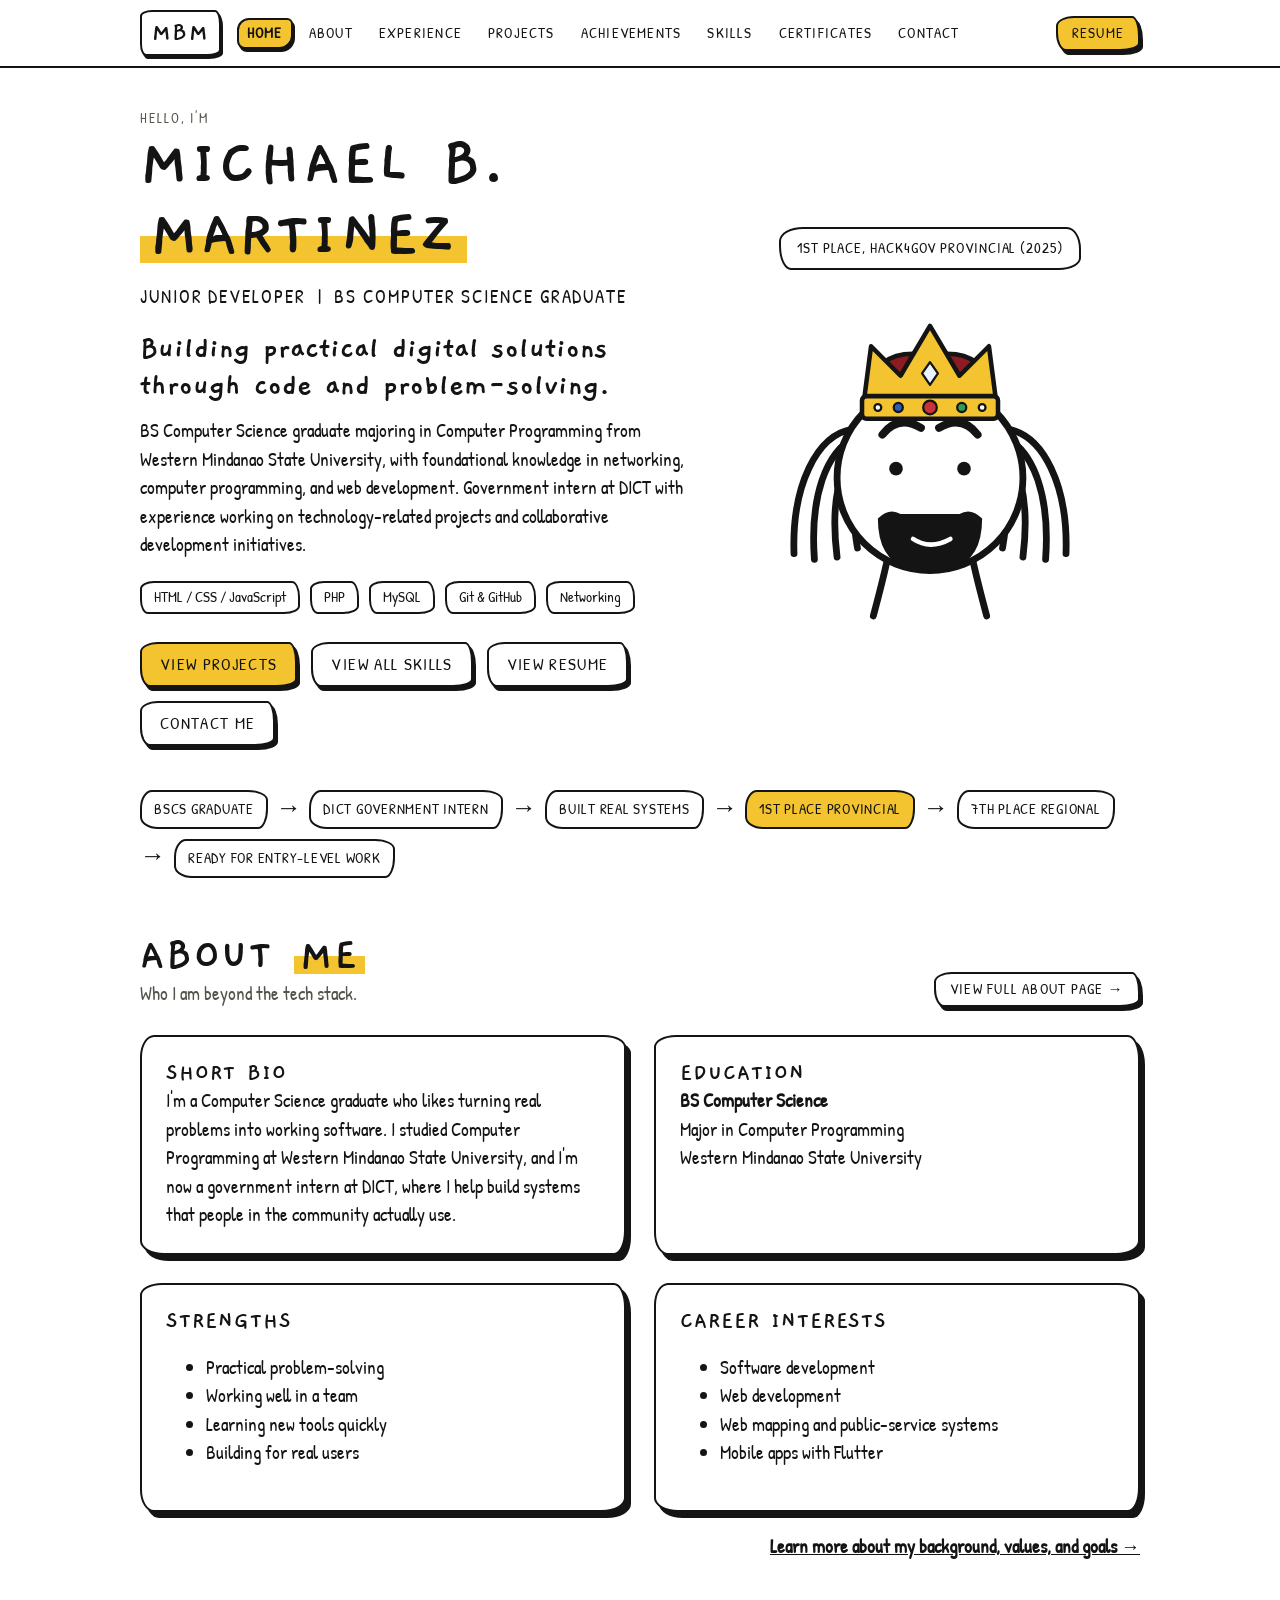
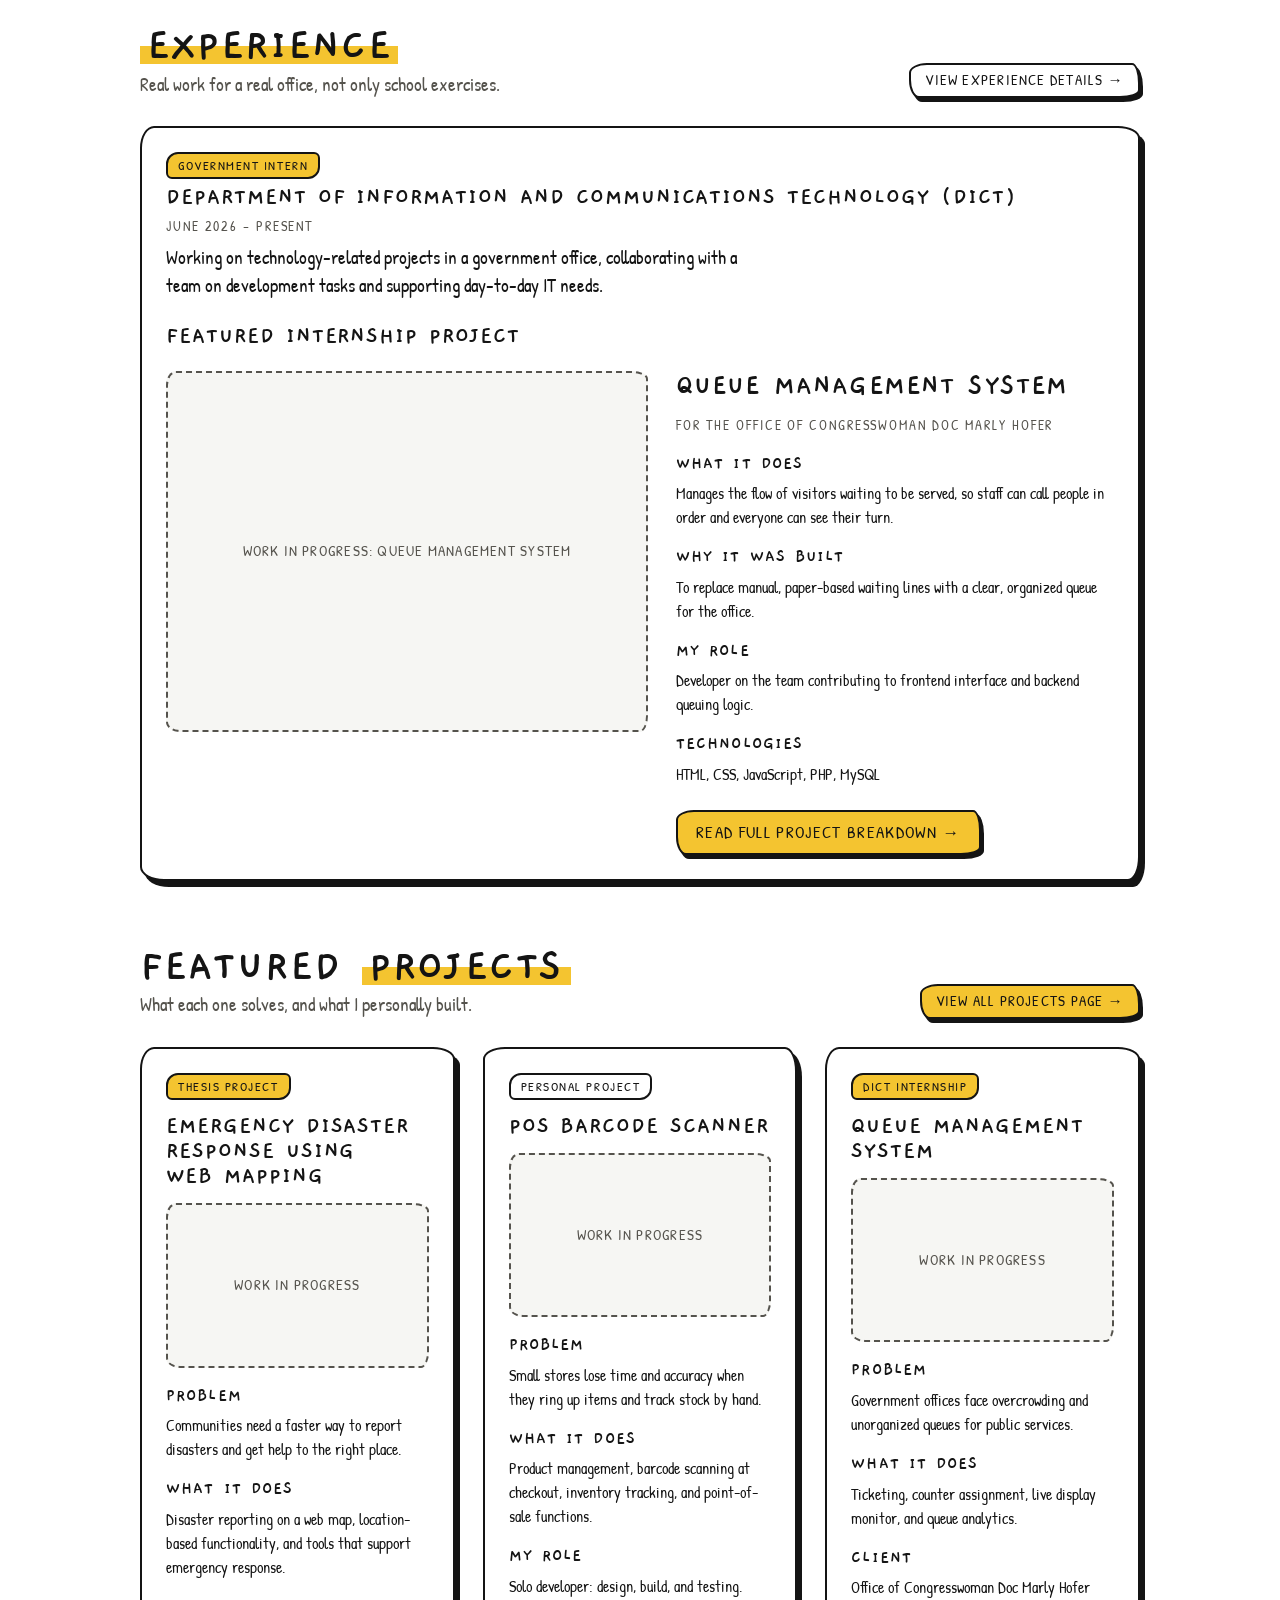
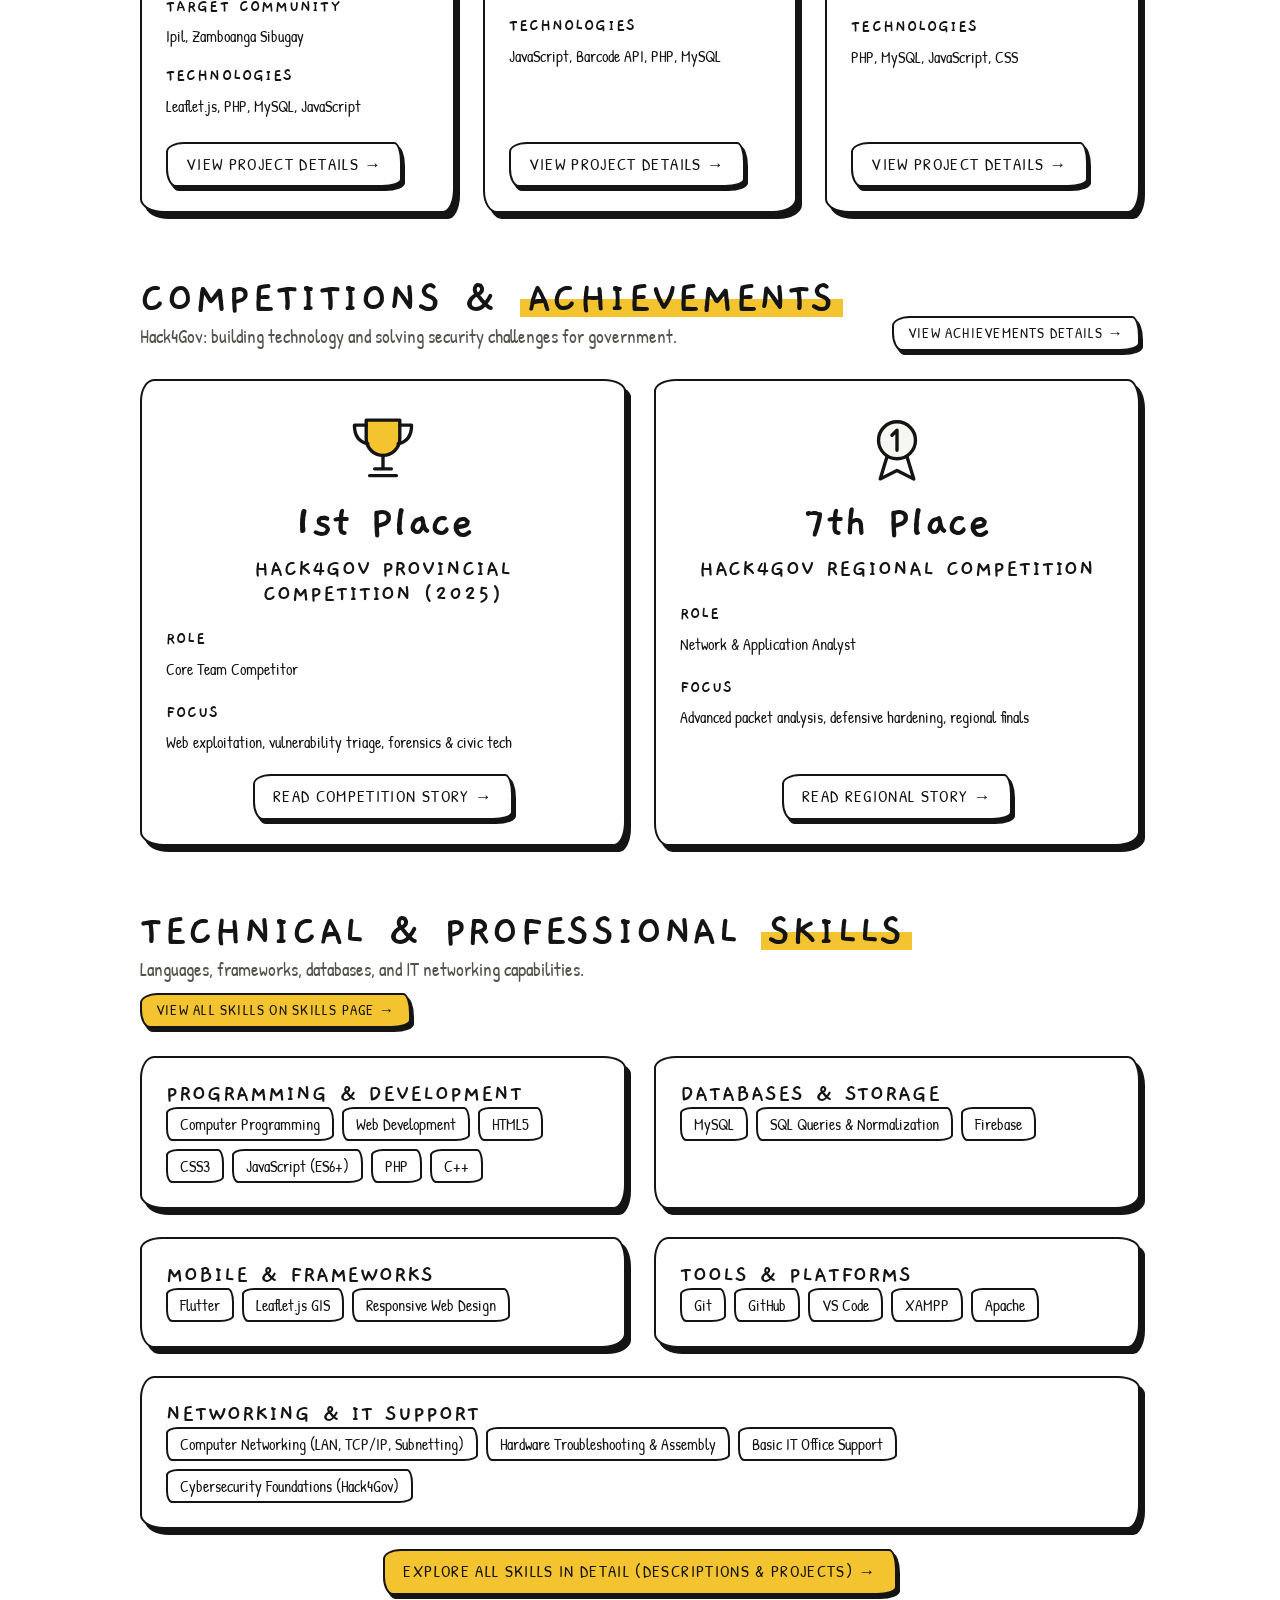
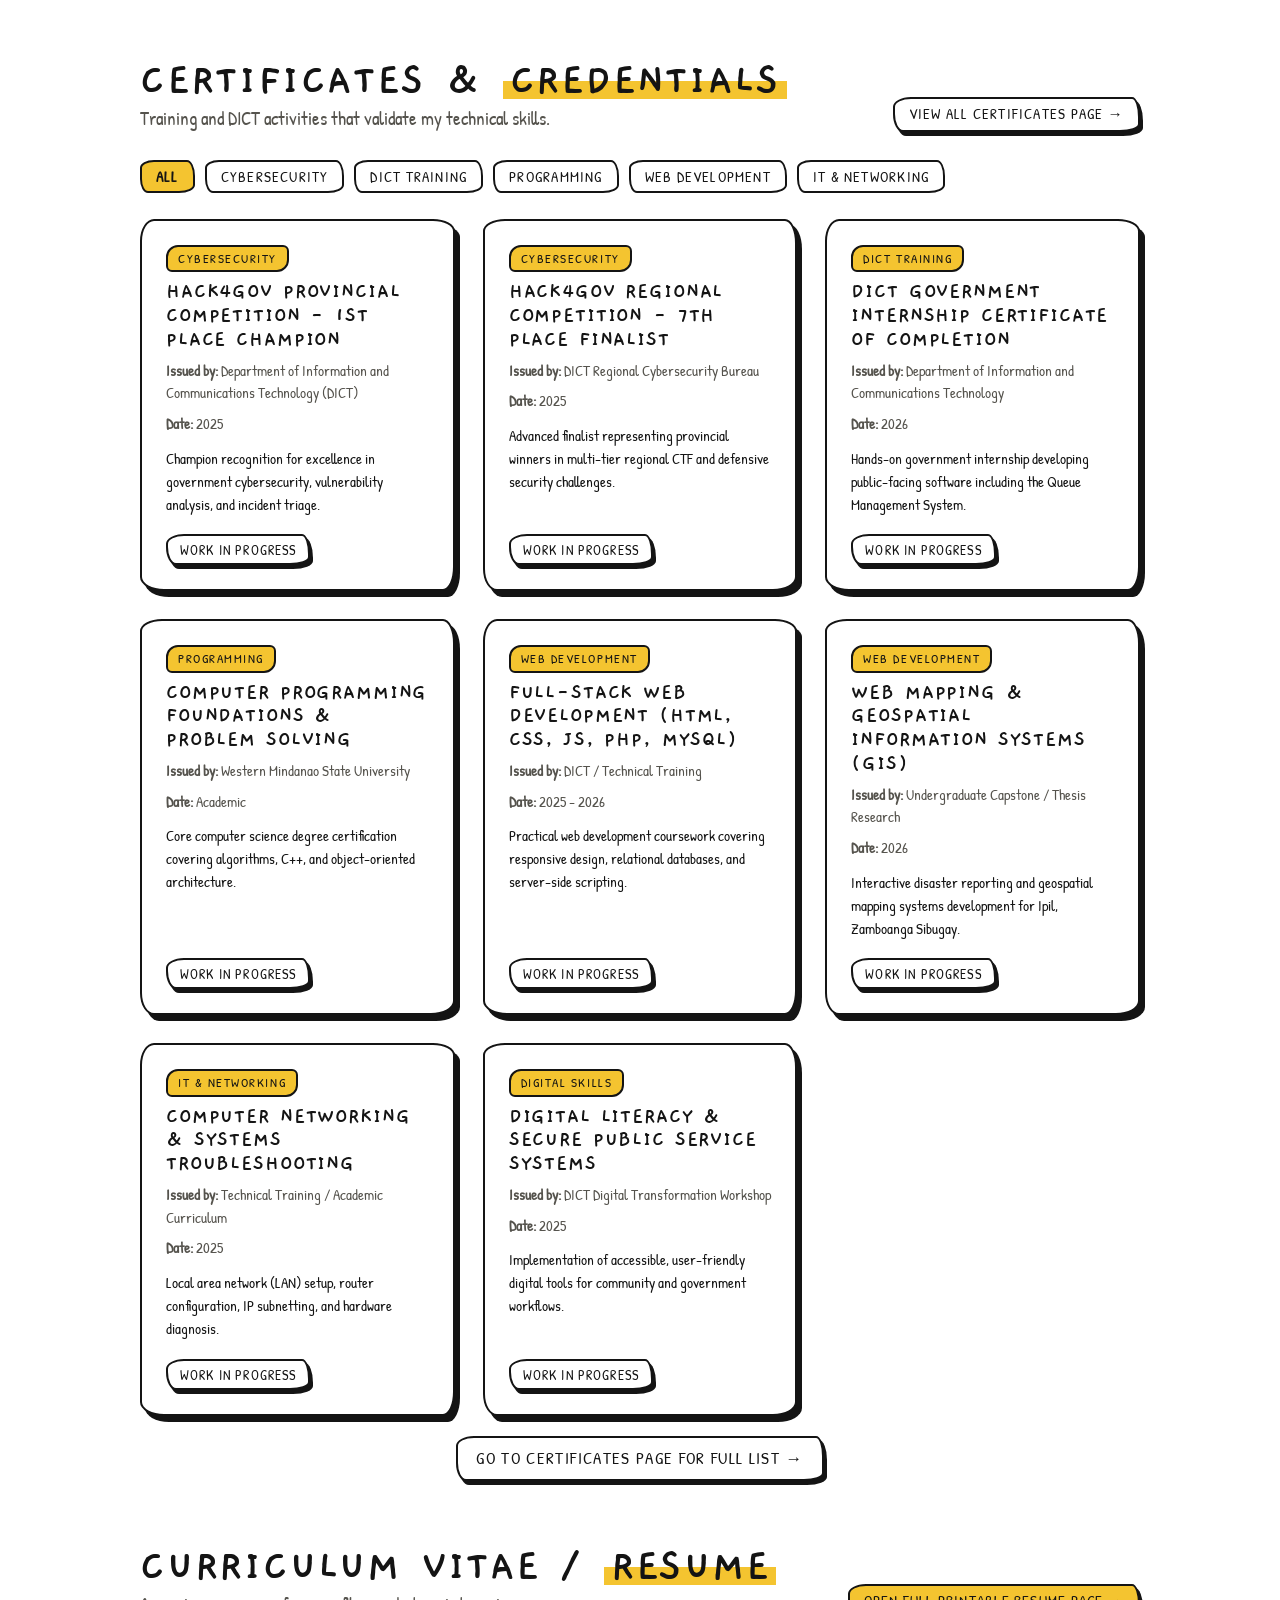
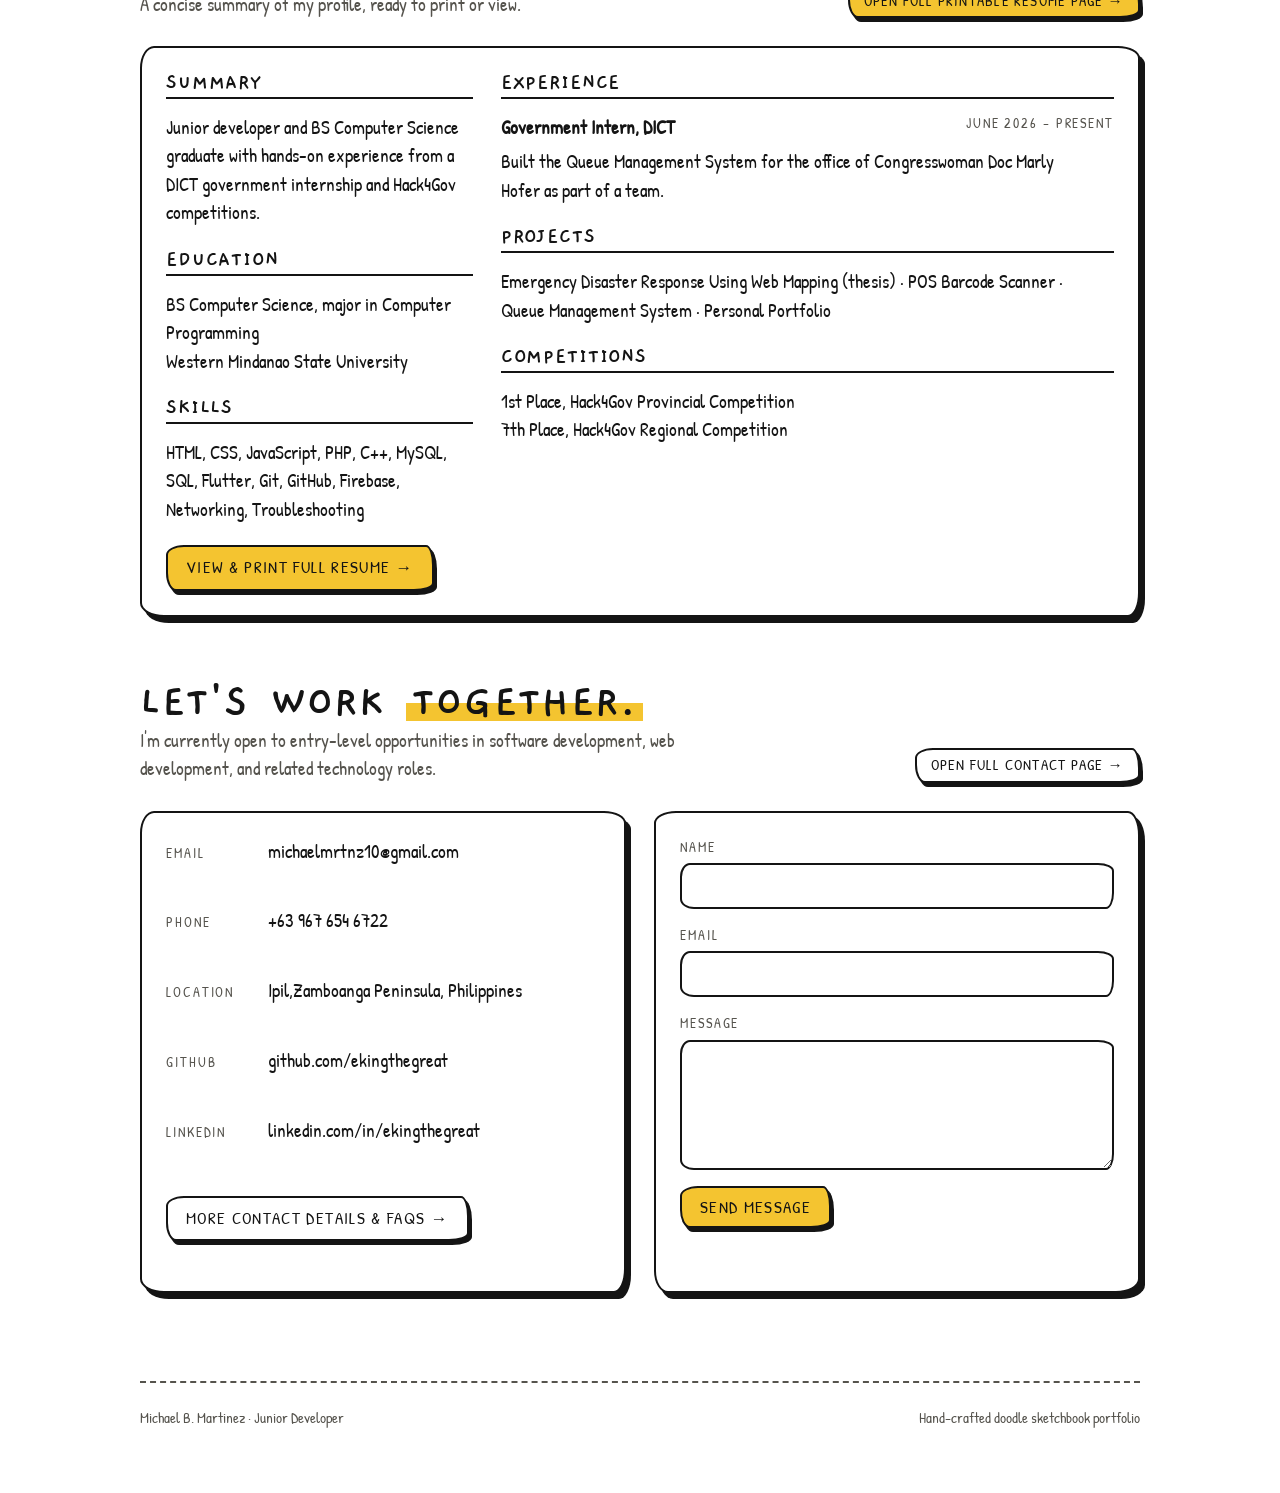
==== commit 91c7c2b3: "Working in Progress" ====
--- a/index.html
+++ b/index.html
@@ -153,7 +153,7 @@
     </div>
     <h3 style="margin-bottom:6px">Featured internship project</h3>
     <div class="feature">
-      <div class="shot" style="aspect-ratio:4/3">To be completed: Queue Management System</div>
+      <div class="shot" style="aspect-ratio:4/3">Work in Progress: Queue Management System</div>
       <div class="proj">
         <h3 style="font-size:1.8rem">Queue Management System</h3>
         <p class="label">For the office of Congresswoman Doc Marly Hofer</p>
@@ -182,7 +182,7 @@
     <article class="box proj">
       <span class="tag gold">Thesis project</span>
       <h3>Emergency Disaster Response Using Web Mapping</h3>
-      <div class="shot">To be completed</div>
+      <div class="shot">Work in Progress</div>
       <div class="kv"><b>Problem</b><span>Communities need a faster way to report disasters and get help to the right place.</span></div>
       <div class="kv"><b>What it does</b><span>Disaster reporting on a web map, location-based functionality, and tools that support emergency response.</span></div>
       <div class="kv"><b>Target community</b><span>Ipil, Zamboanga Sibugay</span></div>
@@ -193,7 +193,7 @@
     <article class="box alt proj">
       <span class="tag">Personal project</span>
       <h3>POS Barcode Scanner</h3>
-      <div class="shot">To be completed</div>
+      <div class="shot">Work in Progress</div>
       <div class="kv"><b>Problem</b><span>Small stores lose time and accuracy when they ring up items and track stock by hand.</span></div>
       <div class="kv"><b>What it does</b><span>Product management, barcode scanning at checkout, inventory tracking, and point-of-sale functions.</span></div>
       <div class="kv"><b>My role</b><span>Solo developer: design, build, and testing.</span></div>
@@ -204,7 +204,7 @@
     <article class="box proj">
       <span class="tag gold">DICT Internship</span>
       <h3>Queue Management System</h3>
-      <div class="shot">To be completed</div>
+      <div class="shot">Work in Progress</div>
       <div class="kv"><b>Problem</b><span>Government offices face overcrowding and unorganized queues for public services.</span></div>
       <div class="kv"><b>What it does</b><span>Ticketing, counter assignment, live display monitor, and queue analytics.</span></div>
       <div class="kv"><b>Client</b><span>Office of Congresswoman Doc Marly Hofer</span></div>
@@ -397,11 +397,11 @@
   </div>
   <div class="grid2">
     <div class="box contact-list">
-      <div><span class="label">Email</span><a class="v" href="mailto:your.email@example.com">your.email@example.com</a></div>
-      <div><span class="label">Phone</span><span class="v">+63 000 000 0000</span></div>
-      <div><span class="label">Location</span><span class="v">Zamboanga Peninsula, Philippines</span></div>
-      <div><span class="label">GitHub</span><a class="v" href="https://github.com/your-username" target="_blank" rel="noopener noreferrer">github.com/your-username</a></div>
-      <div><span class="label">LinkedIn</span><a class="v" href="https://linkedin.com/in/your-name" target="_blank" rel="noopener noreferrer">linkedin.com/in/your-name</a></div>
+      <div><span class="label">Email</span><a class="v" href="mailto:your.email@example.com">michaelmrtnz10@gmail.com</a></div>
+      <div><span class="label">Phone</span><span class="v">+63 967 654 6722</span></div>
+      <div><span class="label">Location</span><span class="v">Ipil,Zamboanga Peninsula, Philippines</span></div>
+      <div><span class="label">GitHub</span><a class="v" href="https://github.com/ekingthegreat" target="_blank" rel="noopener noreferrer">github.com/ekingthegreat</a></div>
+      <div><span class="label">LinkedIn</span><a class="v" href="https://linkedin.com/in/ekingthegreat" target="_blank" rel="noopener noreferrer">linkedin.com/in/ekingthegreat</a></div>
       <div style="margin-top:10px;"><a class="btn" href="contact.html">More Contact Details &amp; FAQs →</a></div>
     </div>
     <form class="box alt" id="contactForm" novalidate>
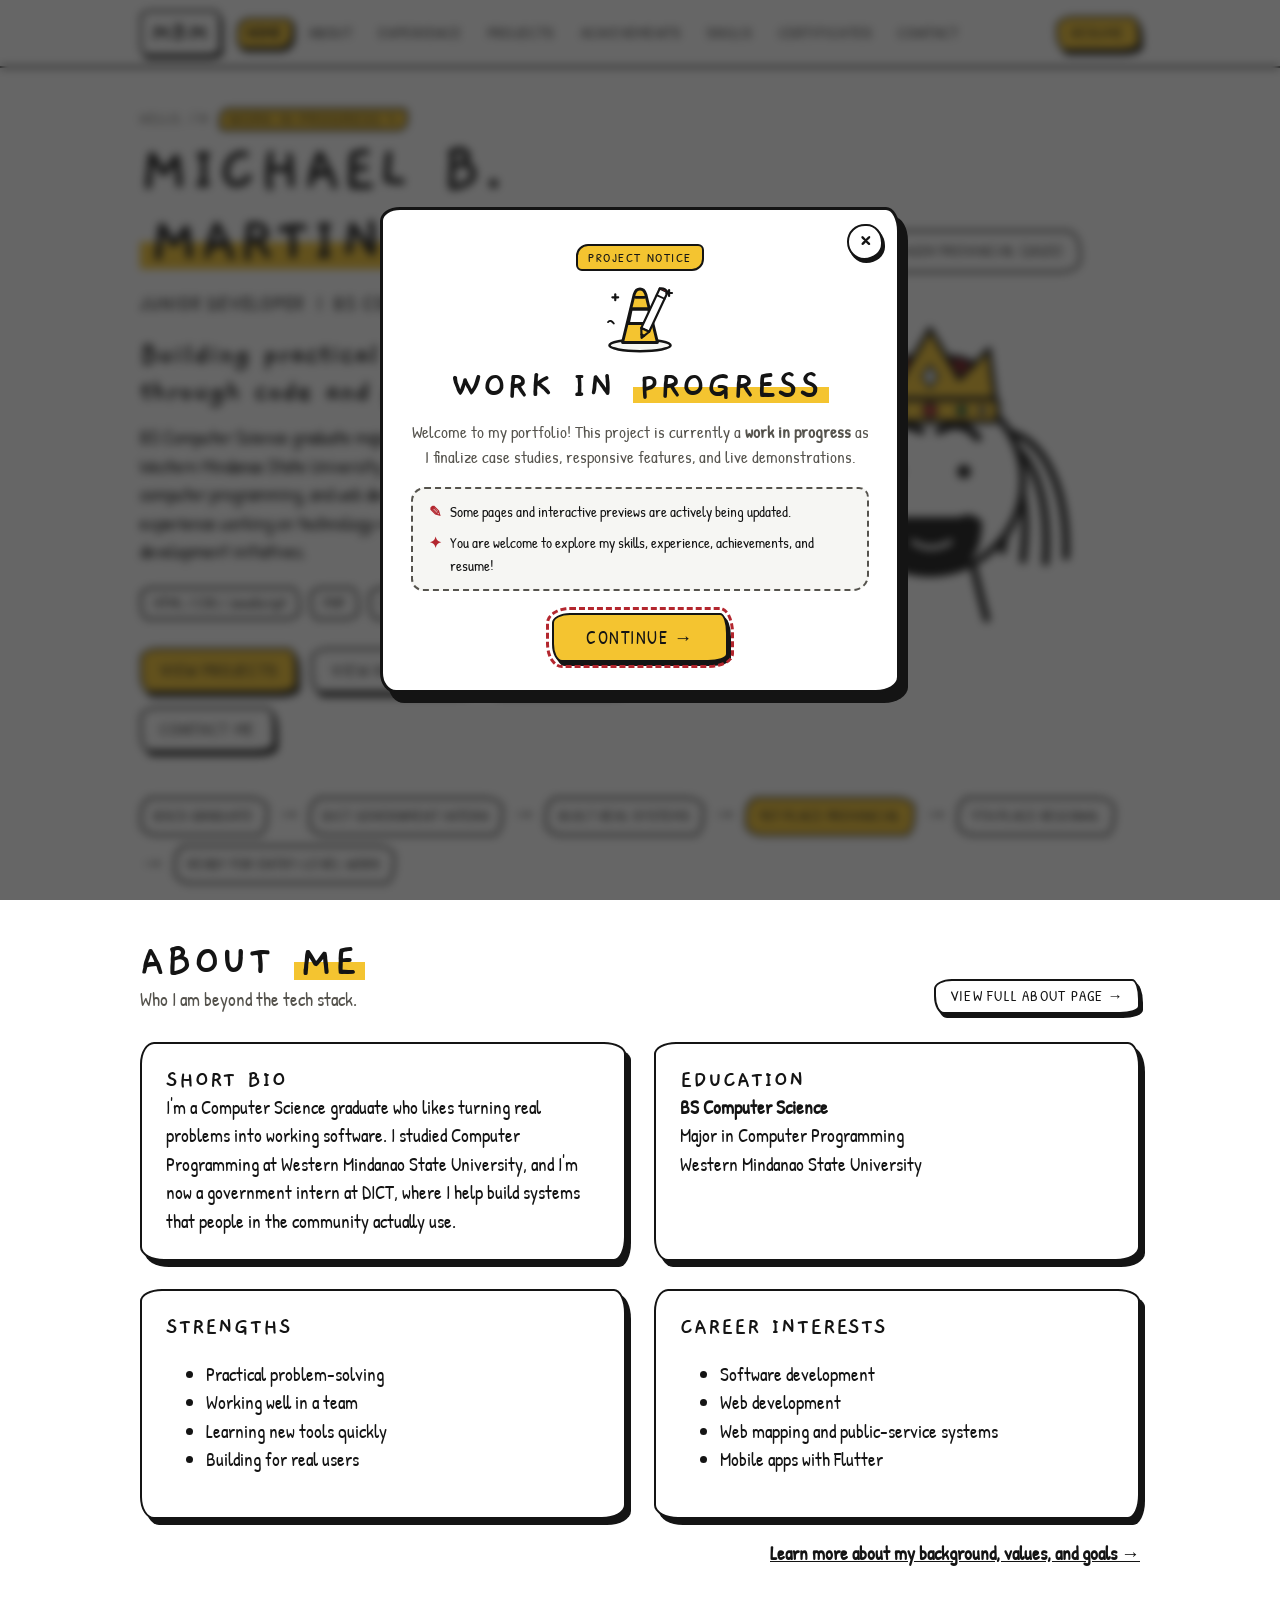
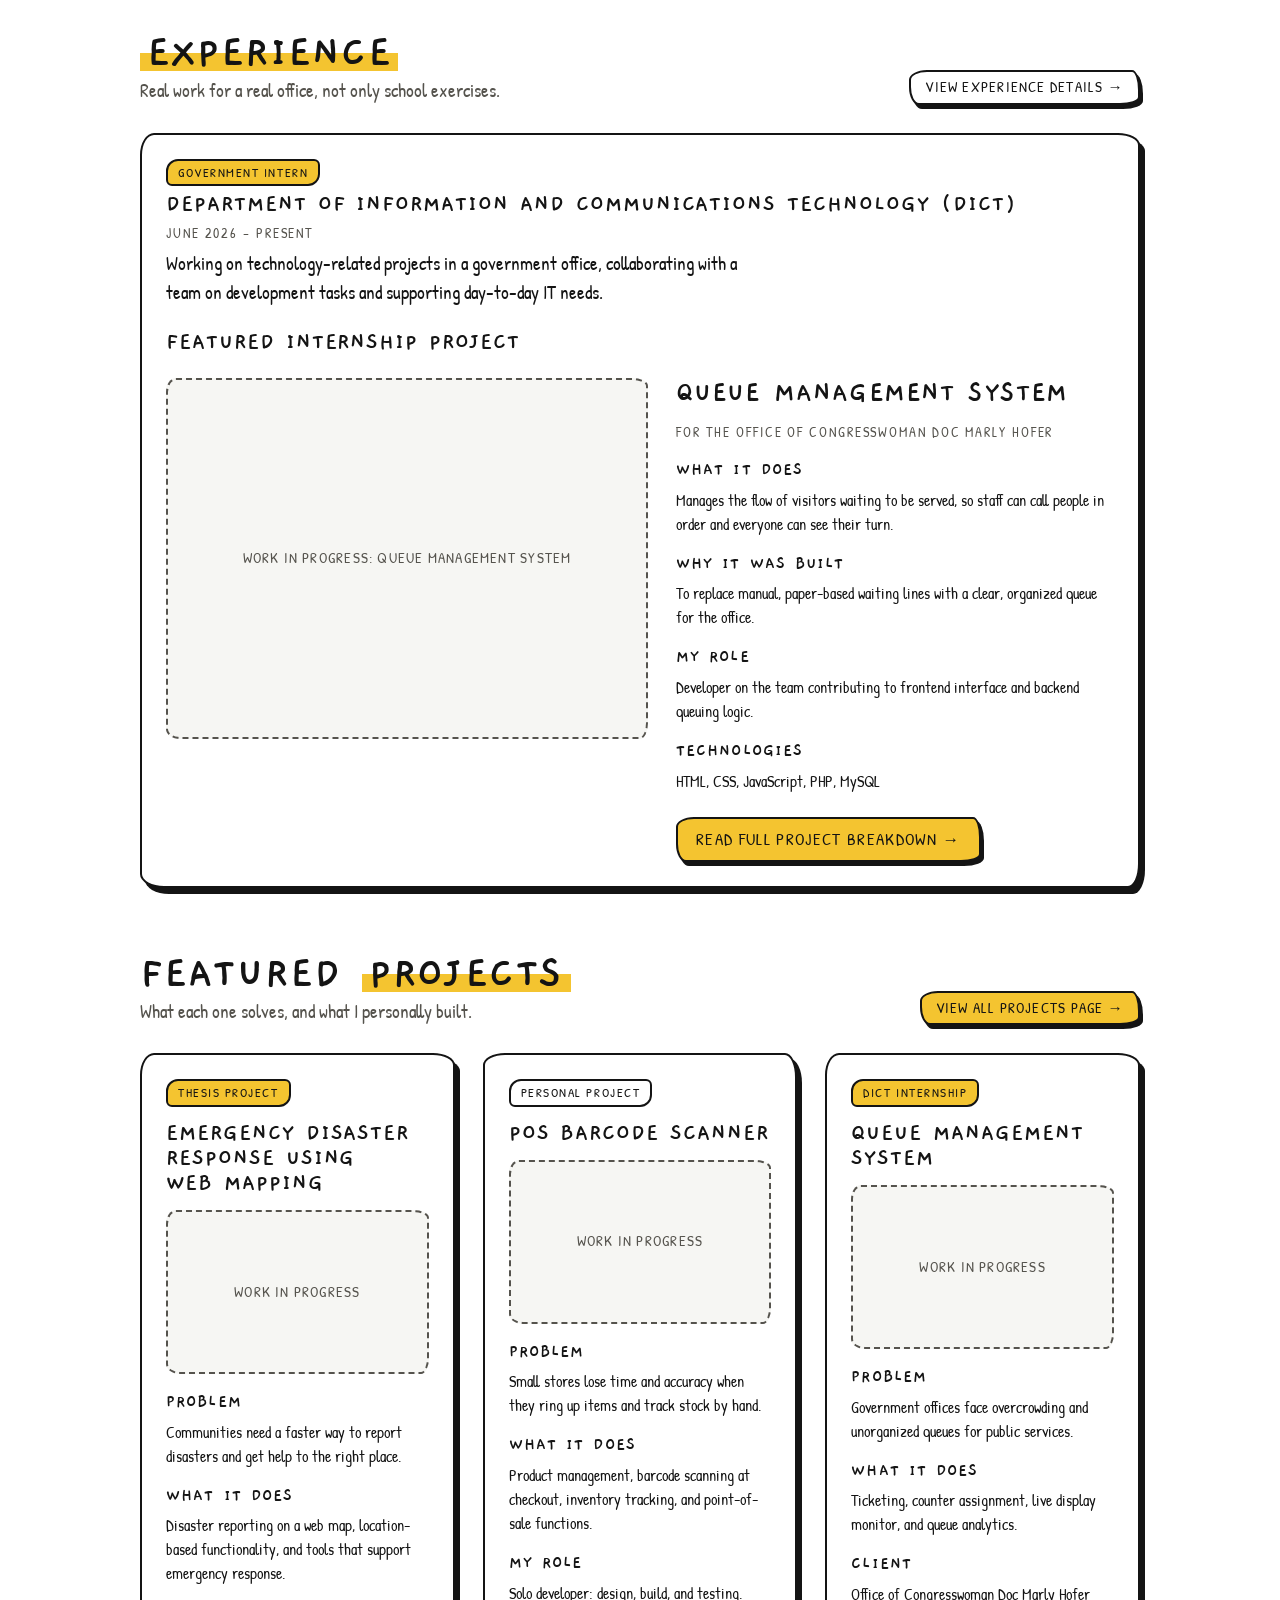
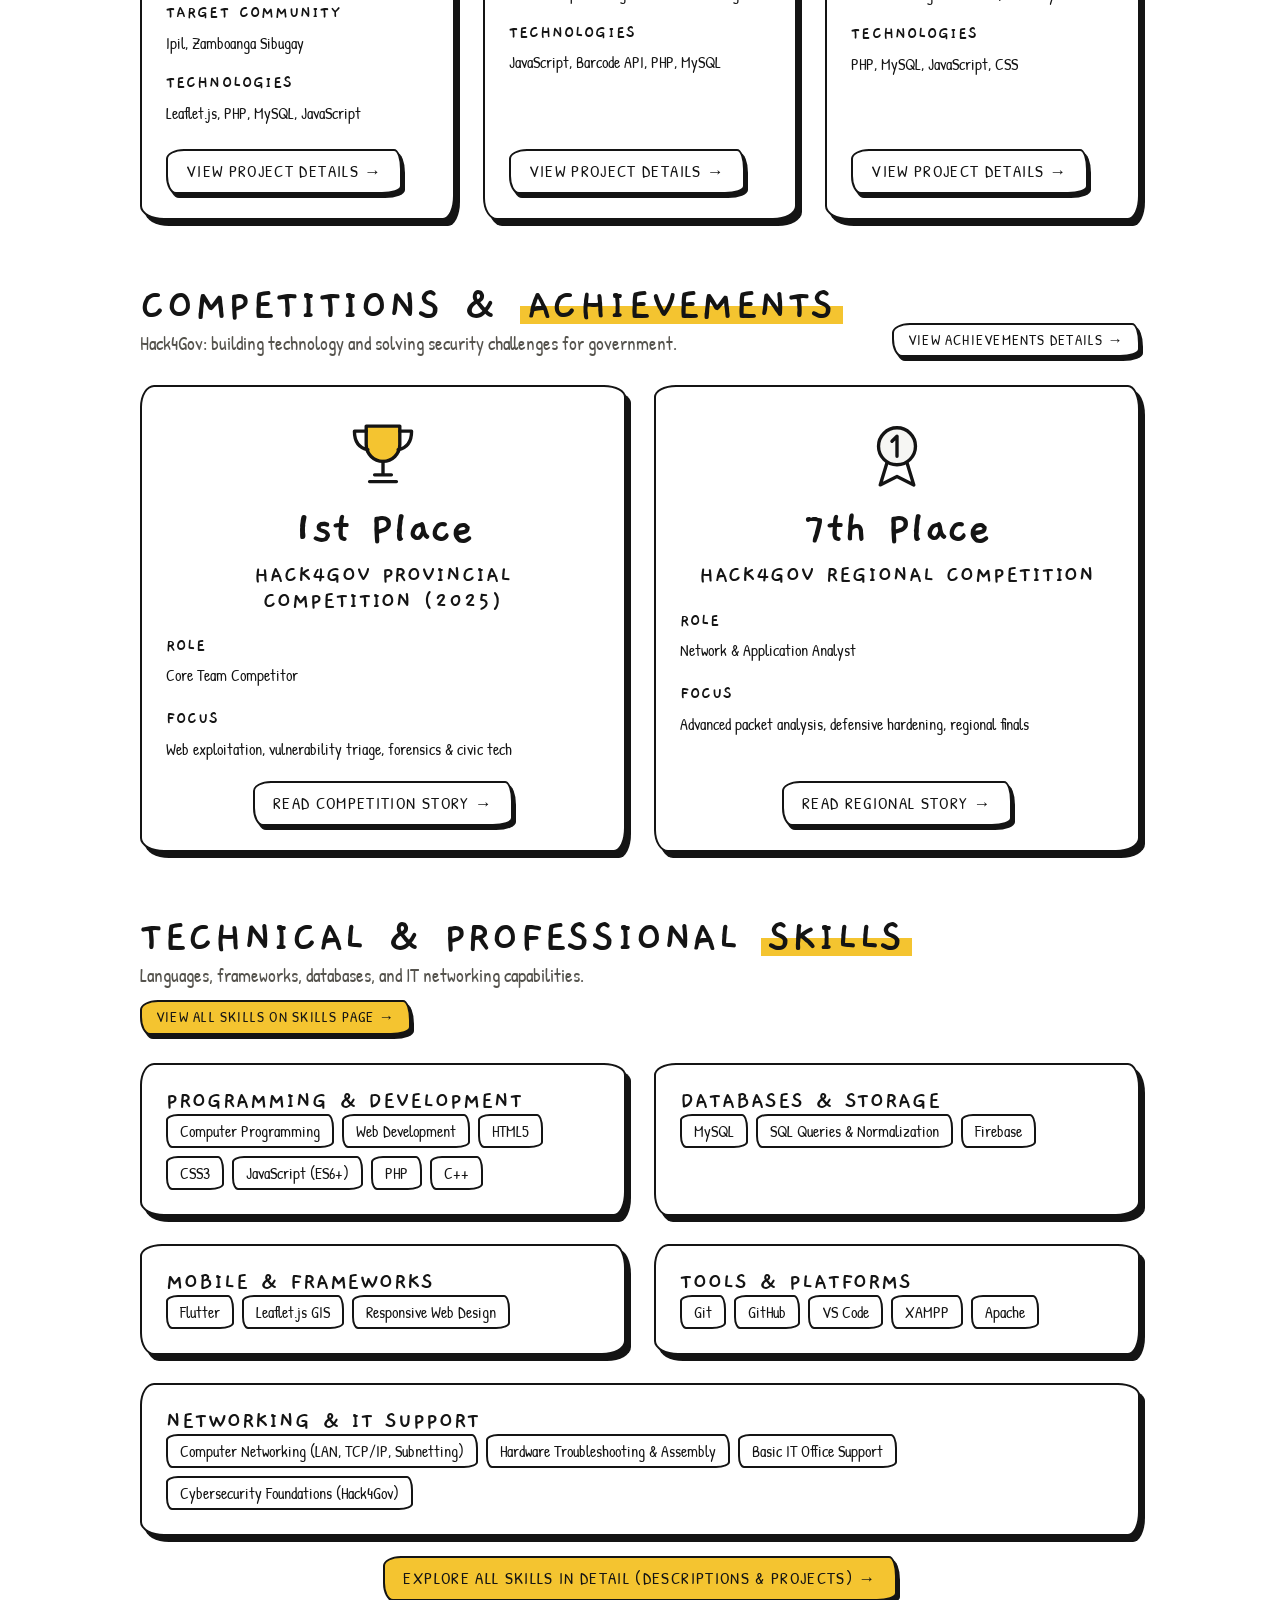
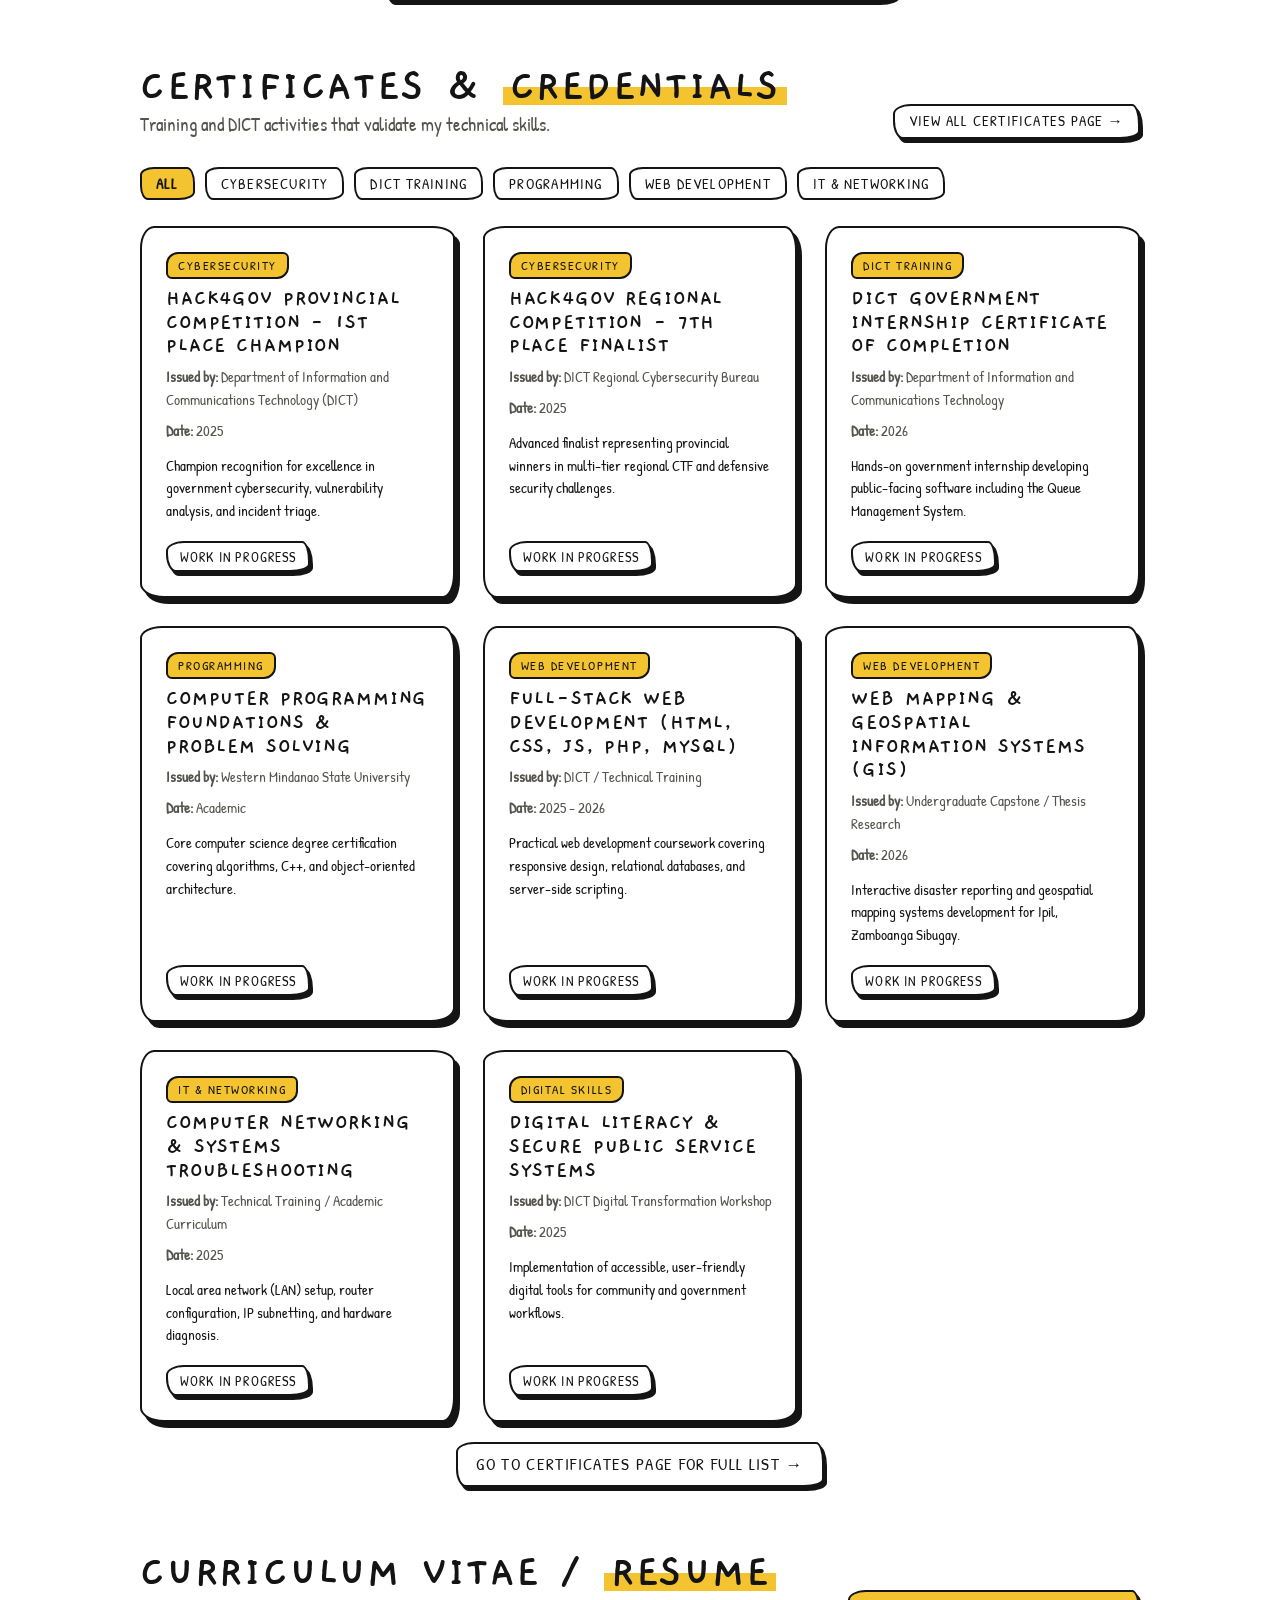
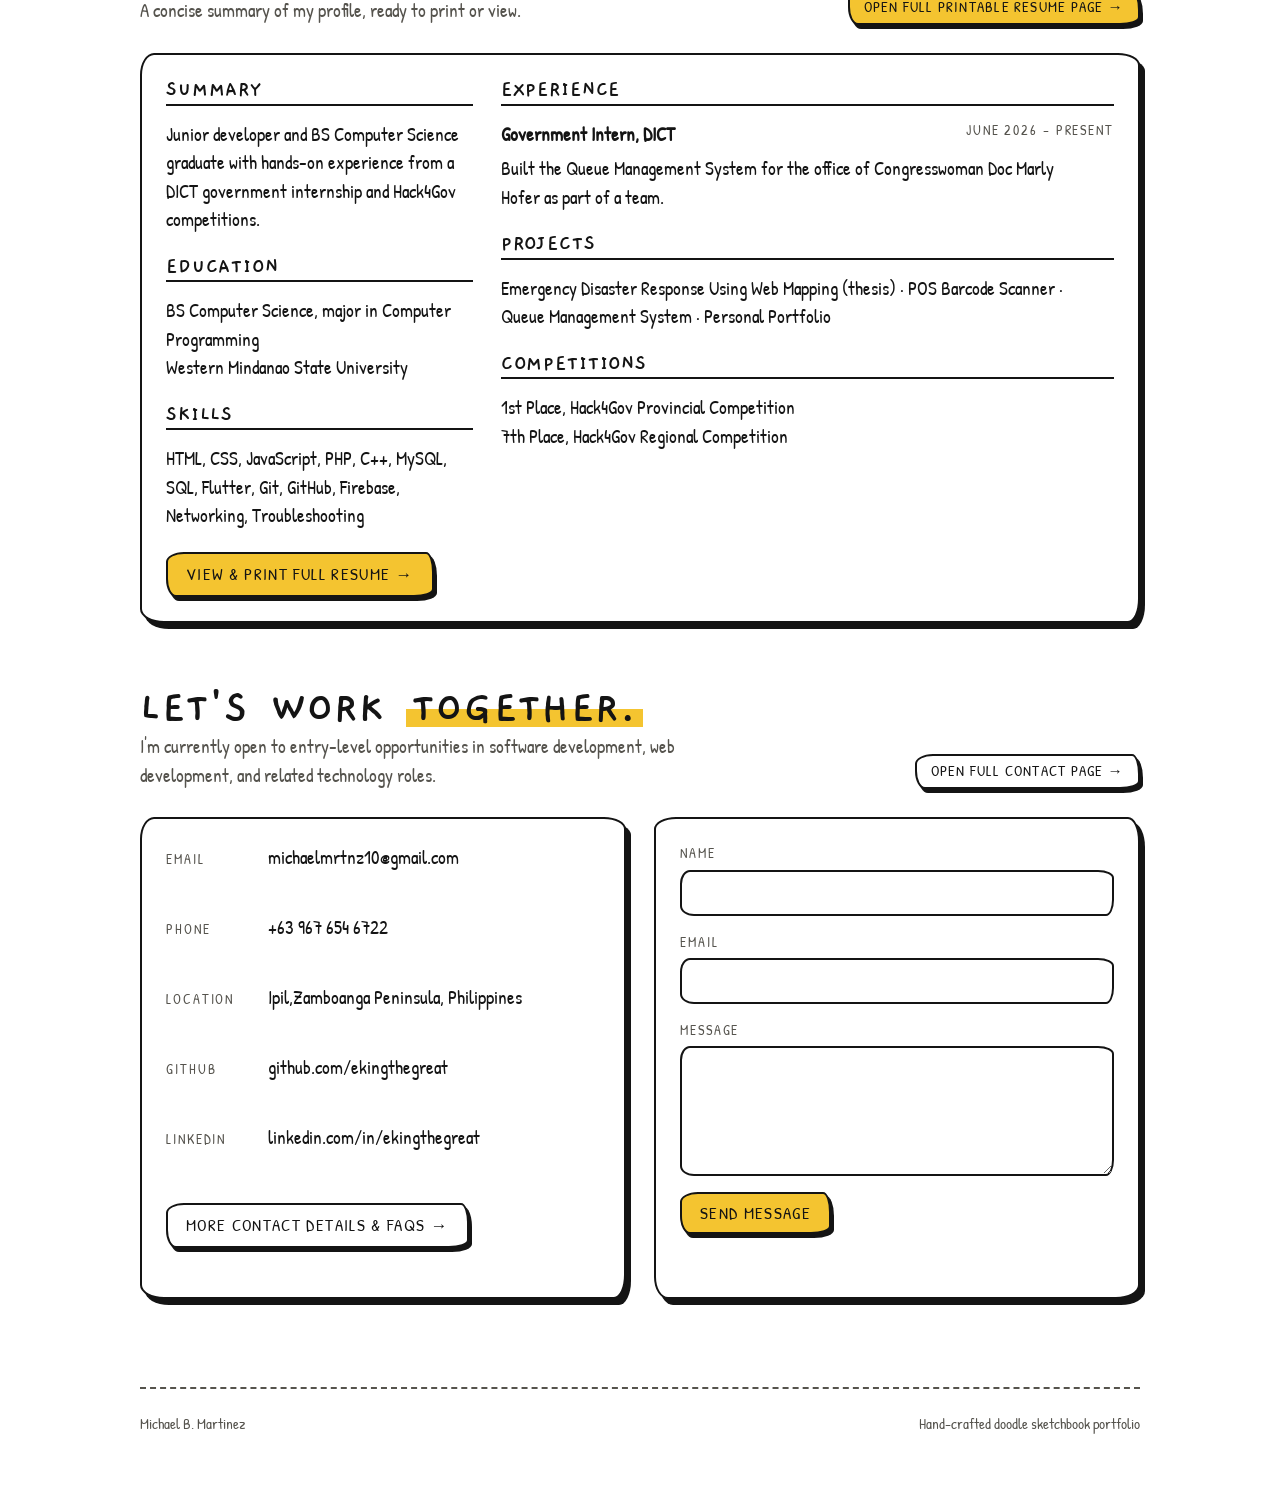
==== commit 4d0e649c: "Add work in progress modal on project load and update contact details" ====
--- a/index.html
+++ b/index.html
@@ -34,7 +34,10 @@
 <!-- HERO -->
 <section id="home" class="hero" style="padding-top:40px">
   <div class="hero-text">
-    <p class="label">Hello, I'm</p>
+    <div style="display:flex;align-items:center;gap:10px;margin-bottom:4px;">
+      <p class="label" style="margin-bottom:0;">Hello, I'm</p>
+      <button type="button" class="tag gold js-open-wip-modal" style="cursor:pointer;font-size:.78rem;padding:2px 8px;border-radius:10px 5px 10px 5px;" title="View Work in Progress notice">Work in progress ✎</button>
+    </div>
     <h1><span class="name">Michael B. <span class="hl">Martinez</span></span></h1>
     <p class="title-line">Junior Developer &nbsp;|&nbsp; BS Computer Science Graduate</p>
     <p class="headline">Building practical digital solutions through code and problem-solving.</p>
@@ -153,7 +156,7 @@
     </div>
     <h3 style="margin-bottom:6px">Featured internship project</h3>
     <div class="feature">
-      <div class="shot" style="aspect-ratio:4/3">Work in Progress: Queue Management System</div>
+      <div class="shot js-open-wip-modal" style="aspect-ratio:4/3;cursor:pointer;" title="Click to view work in progress details">Work in Progress: Queue Management System</div>
       <div class="proj">
         <h3 style="font-size:1.8rem">Queue Management System</h3>
         <p class="label">For the office of Congresswoman Doc Marly Hofer</p>
@@ -182,7 +185,7 @@
     <article class="box proj">
       <span class="tag gold">Thesis project</span>
       <h3>Emergency Disaster Response Using Web Mapping</h3>
-      <div class="shot">Work in Progress</div>
+      <div class="shot js-open-wip-modal" style="cursor:pointer;" title="Click to view work in progress details">Work in Progress</div>
       <div class="kv"><b>Problem</b><span>Communities need a faster way to report disasters and get help to the right place.</span></div>
       <div class="kv"><b>What it does</b><span>Disaster reporting on a web map, location-based functionality, and tools that support emergency response.</span></div>
       <div class="kv"><b>Target community</b><span>Ipil, Zamboanga Sibugay</span></div>
@@ -193,7 +196,7 @@
     <article class="box alt proj">
       <span class="tag">Personal project</span>
       <h3>POS Barcode Scanner</h3>
-      <div class="shot">Work in Progress</div>
+      <div class="shot js-open-wip-modal" style="cursor:pointer;" title="Click to view work in progress details">Work in Progress</div>
       <div class="kv"><b>Problem</b><span>Small stores lose time and accuracy when they ring up items and track stock by hand.</span></div>
       <div class="kv"><b>What it does</b><span>Product management, barcode scanning at checkout, inventory tracking, and point-of-sale functions.</span></div>
       <div class="kv"><b>My role</b><span>Solo developer: design, build, and testing.</span></div>
@@ -204,7 +207,7 @@
     <article class="box proj">
       <span class="tag gold">DICT Internship</span>
       <h3>Queue Management System</h3>
-      <div class="shot">Work in Progress</div>
+      <div class="shot js-open-wip-modal" style="cursor:pointer;" title="Click to view work in progress details">Work in Progress</div>
       <div class="kv"><b>Problem</b><span>Government offices face overcrowding and unorganized queues for public services.</span></div>
       <div class="kv"><b>What it does</b><span>Ticketing, counter assignment, live display monitor, and queue analytics.</span></div>
       <div class="kv"><b>Client</b><span>Office of Congresswoman Doc Marly Hofer</span></div>
@@ -415,11 +418,60 @@
 </section>
 
 <footer class="wrap">
-  <span>Michael B. Martinez · Junior Developer</span>
+  <span>Michael B. Martinez </span>
   <span>Hand-crafted doodle sketchbook portfolio</span>
 </footer>
 
 </main>
+
+<!-- WORK IN PROGRESS MODAL -->
+<div id="wipModal" class="modal-overlay" role="dialog" aria-modal="true" aria-labelledby="wipModalTitle" aria-describedby="wipModalDesc">
+  <div class="modal-card">
+    <button type="button" class="modal-close" id="modalCloseBtn" aria-label="Close modal">&times;</button>
+    <div class="modal-badge-row">
+      <span class="tag gold">Project Notice</span>
+    </div>
+    <svg class="modal-doodle" viewBox="0 0 120 110" role="img" aria-label="Work in progress doodle illustration">
+      <g fill="none" stroke="var(--ink)" stroke-width="4" stroke-linecap="round" stroke-linejoin="round">
+        <ellipse cx="60" cy="94" rx="42" ry="8" fill="var(--paper-2)" stroke-width="3.5"/>
+        <path d="M36 90 L52 24 C55 14 65 14 68 24 L84 90 Z" fill="var(--gold)"/>
+        <path d="M44 64 L76 64 L72 44 L48 44 Z" fill="var(--paper)"/>
+        <path d="M44 64 L76 64"/>
+        <path d="M48 44 L72 44"/>
+        <path d="M54 28 L66 28"/>
+        <g transform="rotate(25 80 50)">
+          <path d="M72 16 L84 16 L84 76 L72 76 Z" fill="var(--paper)" stroke-width="3"/>
+          <path d="M72 76 L78 88 L84 76 Z" fill="var(--gold)" stroke-width="3"/>
+          <path d="M76 84 L80 84" stroke-width="3"/>
+          <path d="M72 26 L84 26" stroke-width="2.5"/>
+          <path d="M72 16 Q78 12 84 16" fill="var(--red)" stroke-width="3"/>
+        </g>
+        <path d="M22 28 L30 28" stroke-width="3"/>
+        <path d="M26 24 L26 32" stroke-width="3"/>
+        <path d="M96 22 L104 22" stroke-width="3"/>
+        <path d="M100 18 L100 26" stroke-width="3"/>
+        <path d="M16 62 Q20 58 24 64" stroke-width="2.5"/>
+      </g>
+    </svg>
+    <h2 id="wipModalTitle">Work in <span class="hl">Progress</span></h2>
+    <p id="wipModalDesc">
+      Welcome to my portfolio! This project is currently a <strong>work in progress</strong> as I finalize case studies, responsive features, and live demonstrations.
+    </p>
+    <div class="modal-details">
+      <div class="item">
+        <span class="bullet">✎</span>
+        <span>Some pages and interactive previews are actively being updated.</span>
+      </div>
+      <div class="item">
+        <span class="bullet">✦</span>
+        <span>You are welcome to explore my skills, experience, achievements, and resume!</span>
+      </div>
+    </div>
+    <div class="btn-row" style="justify-content:center;">
+      <button type="button" class="btn primary" id="modalContinueBtn">Continue &rarr;</button>
+    </div>
+  </div>
+</div>
 
 <script src="main.js"></script>
 </body>
--- a/style.css
+++ b/style.css
@@ -851,6 +851,145 @@
 }
 
 /* ==========================================================================
+   Work in Progress Modal
+   ========================================================================== */
+body.modal-open {
+  overflow: hidden;
+}
+
+.modal-overlay {
+  position: fixed;
+  inset: 0;
+  background: rgba(20, 20, 20, 0.65);
+  backdrop-filter: blur(4px);
+  -webkit-backdrop-filter: blur(4px);
+  z-index: 9999;
+  display: flex;
+  align-items: center;
+  justify-content: center;
+  padding: 20px;
+  opacity: 0;
+  visibility: hidden;
+  pointer-events: none;
+  transition: opacity .25s ease, visibility .25s ease;
+}
+
+.modal-overlay.active {
+  opacity: 1;
+  visibility: visible;
+  pointer-events: auto;
+}
+
+.modal-card {
+  position: relative;
+  background: var(--paper);
+  border: 3px solid var(--ink);
+  border-radius: 20px 14px 24px 16px / 14px 24px 16px 20px;
+  box-shadow: 8px 10px 0 var(--shadow);
+  max-width: 520px;
+  width: 100%;
+  padding: 34px 28px 28px;
+  text-align: center;
+  transform: translateY(18px) scale(0.95);
+  transition: transform .25s cubic-bezier(.2, .8, .3, 1);
+  max-height: 90vh;
+  overflow-y: auto;
+}
+
+.modal-overlay.active .modal-card {
+  transform: translateY(0) scale(1);
+}
+
+.modal-close {
+  position: absolute;
+  top: 14px;
+  right: 14px;
+  width: 36px;
+  height: 36px;
+  border: 2px solid var(--ink);
+  border-radius: 50% 45% 52% 48% / 48% 52% 45% 50%;
+  background: var(--paper);
+  box-shadow: 2px 3px 0 var(--shadow);
+  font-family: var(--display);
+  font-size: 1.4rem;
+  font-weight: 700;
+  line-height: 1;
+  color: var(--ink);
+  cursor: pointer;
+  display: flex;
+  align-items: center;
+  justify-content: center;
+  transition: transform .15s ease, background .15s ease, box-shadow .15s ease;
+  padding: 0;
+}
+
+.modal-close:hover {
+  background: var(--gold);
+  transform: translate(-1px, -2px) rotate(4deg);
+  box-shadow: 3px 4px 0 var(--shadow);
+}
+
+.modal-close:active {
+  transform: translate(1px, 2px);
+  box-shadow: 1px 1px 0 var(--shadow);
+}
+
+.modal-doodle {
+  width: 96px;
+  height: 80px;
+  margin: 0 auto 8px;
+  display: block;
+}
+
+.modal-card h2 {
+  font-size: clamp(2rem, 5.5vw, 2.5rem);
+  margin-block: 8px 12px;
+}
+
+.modal-card p {
+  color: var(--ink-soft);
+  font-size: 1.08rem;
+  line-height: 1.45;
+  margin: 0 auto 18px;
+}
+
+.modal-badge-row {
+  display: flex;
+  justify-content: center;
+  gap: 8px;
+  margin-bottom: 6px;
+}
+
+.modal-details {
+  background: var(--paper-2);
+  border: 2px dashed var(--ink-soft);
+  border-radius: 14px 10px 16px 12px;
+  padding: 12px 16px;
+  margin-bottom: 22px;
+  text-align: left;
+  font-size: .95rem;
+  display: flex;
+  flex-direction: column;
+  gap: 8px;
+}
+
+.modal-details .item {
+  display: flex;
+  align-items: flex-start;
+  gap: 8px;
+}
+
+.modal-details .bullet {
+  color: var(--red);
+  font-weight: bold;
+}
+
+.modal-card .btn.primary {
+  padding: 10px 32px;
+  font-size: 1.15rem;
+}
+
+/* ==========================================================================
    Responsive & Print Media Queries
    ========================================================================== */
 @media (max-width: 860px) {
@@ -868,6 +1007,15 @@
 @media (max-width: 540px) {
   .grid4 {
     grid-template-columns: 1fr;
+  }
+  .modal-card {
+    padding: 28px 18px 22px;
+  }
+  .modal-close {
+    top: 10px;
+    right: 10px;
+    width: 32px;
+    height: 32px;
   }
 }
 
@@ -879,10 +1027,14 @@
   html { scroll-behavior: auto; }
   .reveal-pre { opacity: 1; transform: none; }
   .btn:hover { transform: none; }
+  .modal-overlay, .modal-card, .modal-close {
+    transition: none !important;
+    transform: none !important;
+  }
 }
 
 @media print {
-  nav, footer, .btn, .no-print, .breadcrumb {
+  nav, footer, .btn, .no-print, .breadcrumb, .modal-overlay {
     display: none !important;
   }
   body {
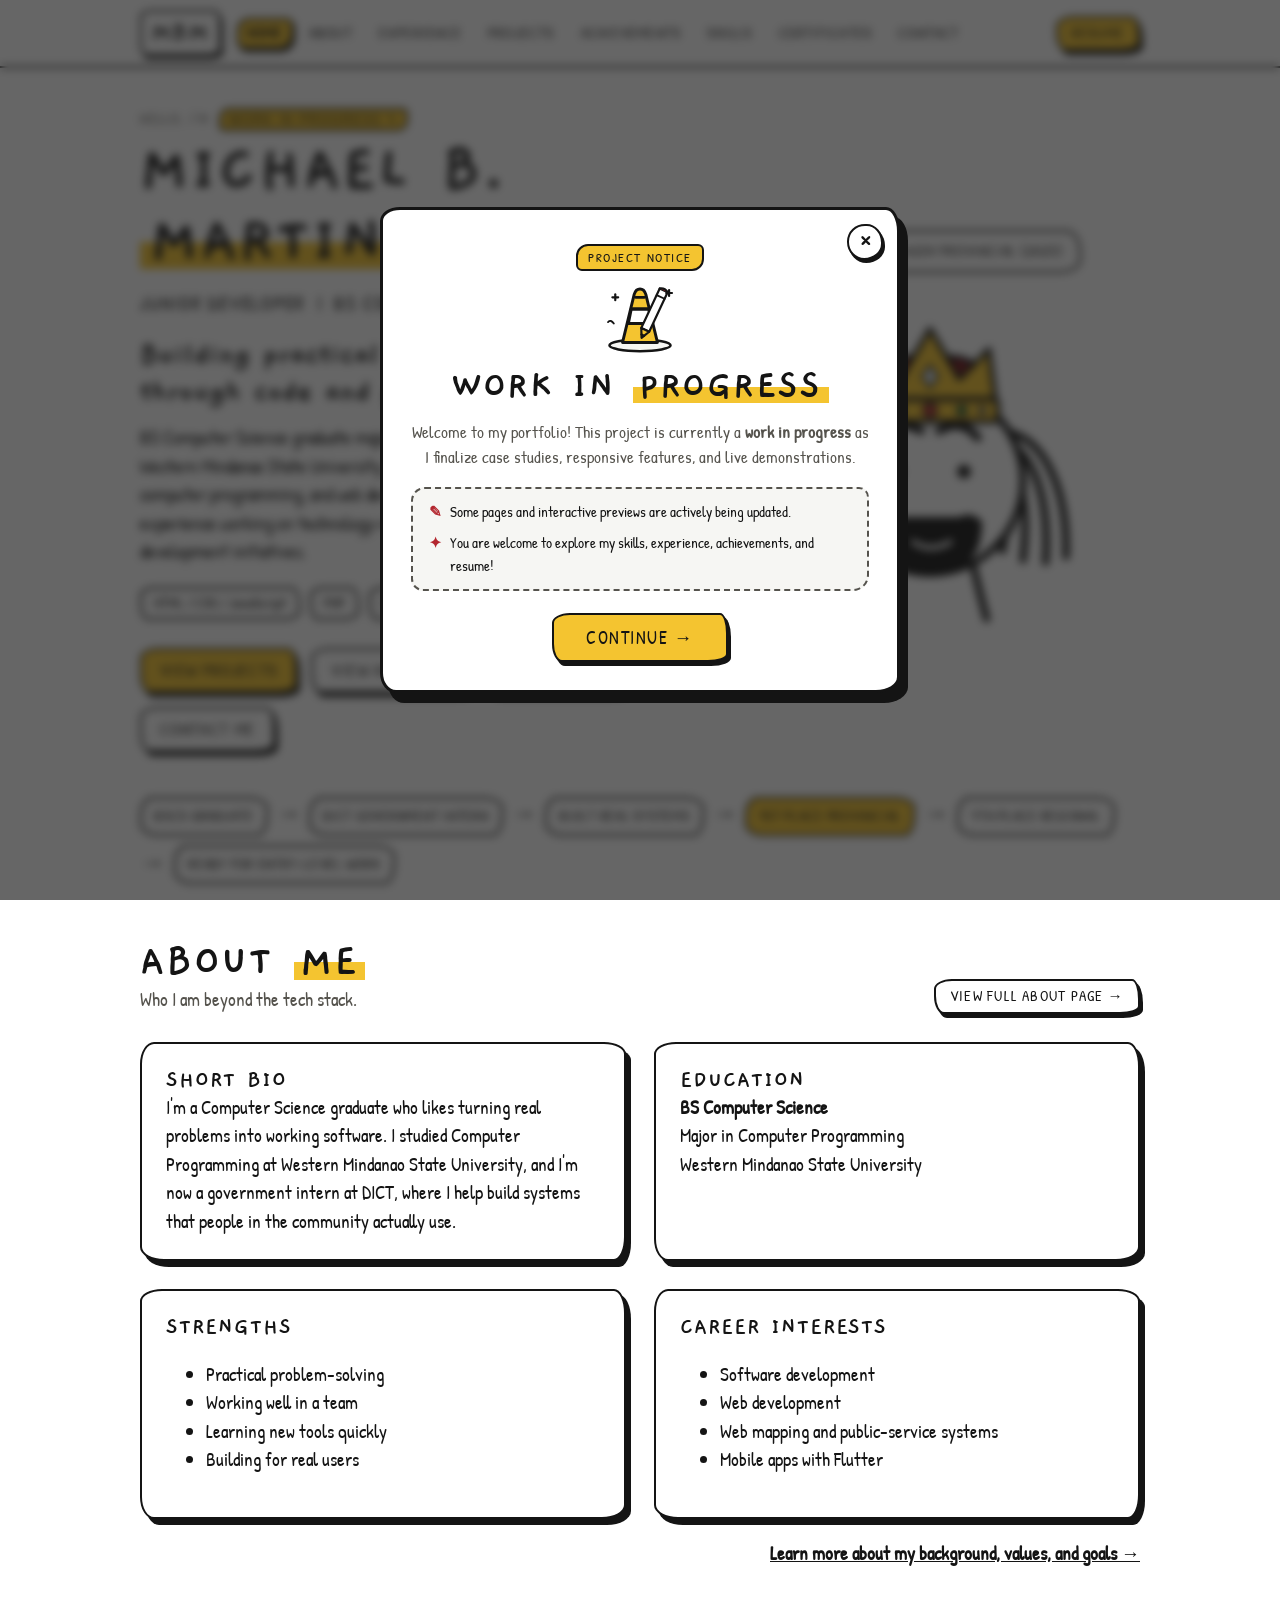
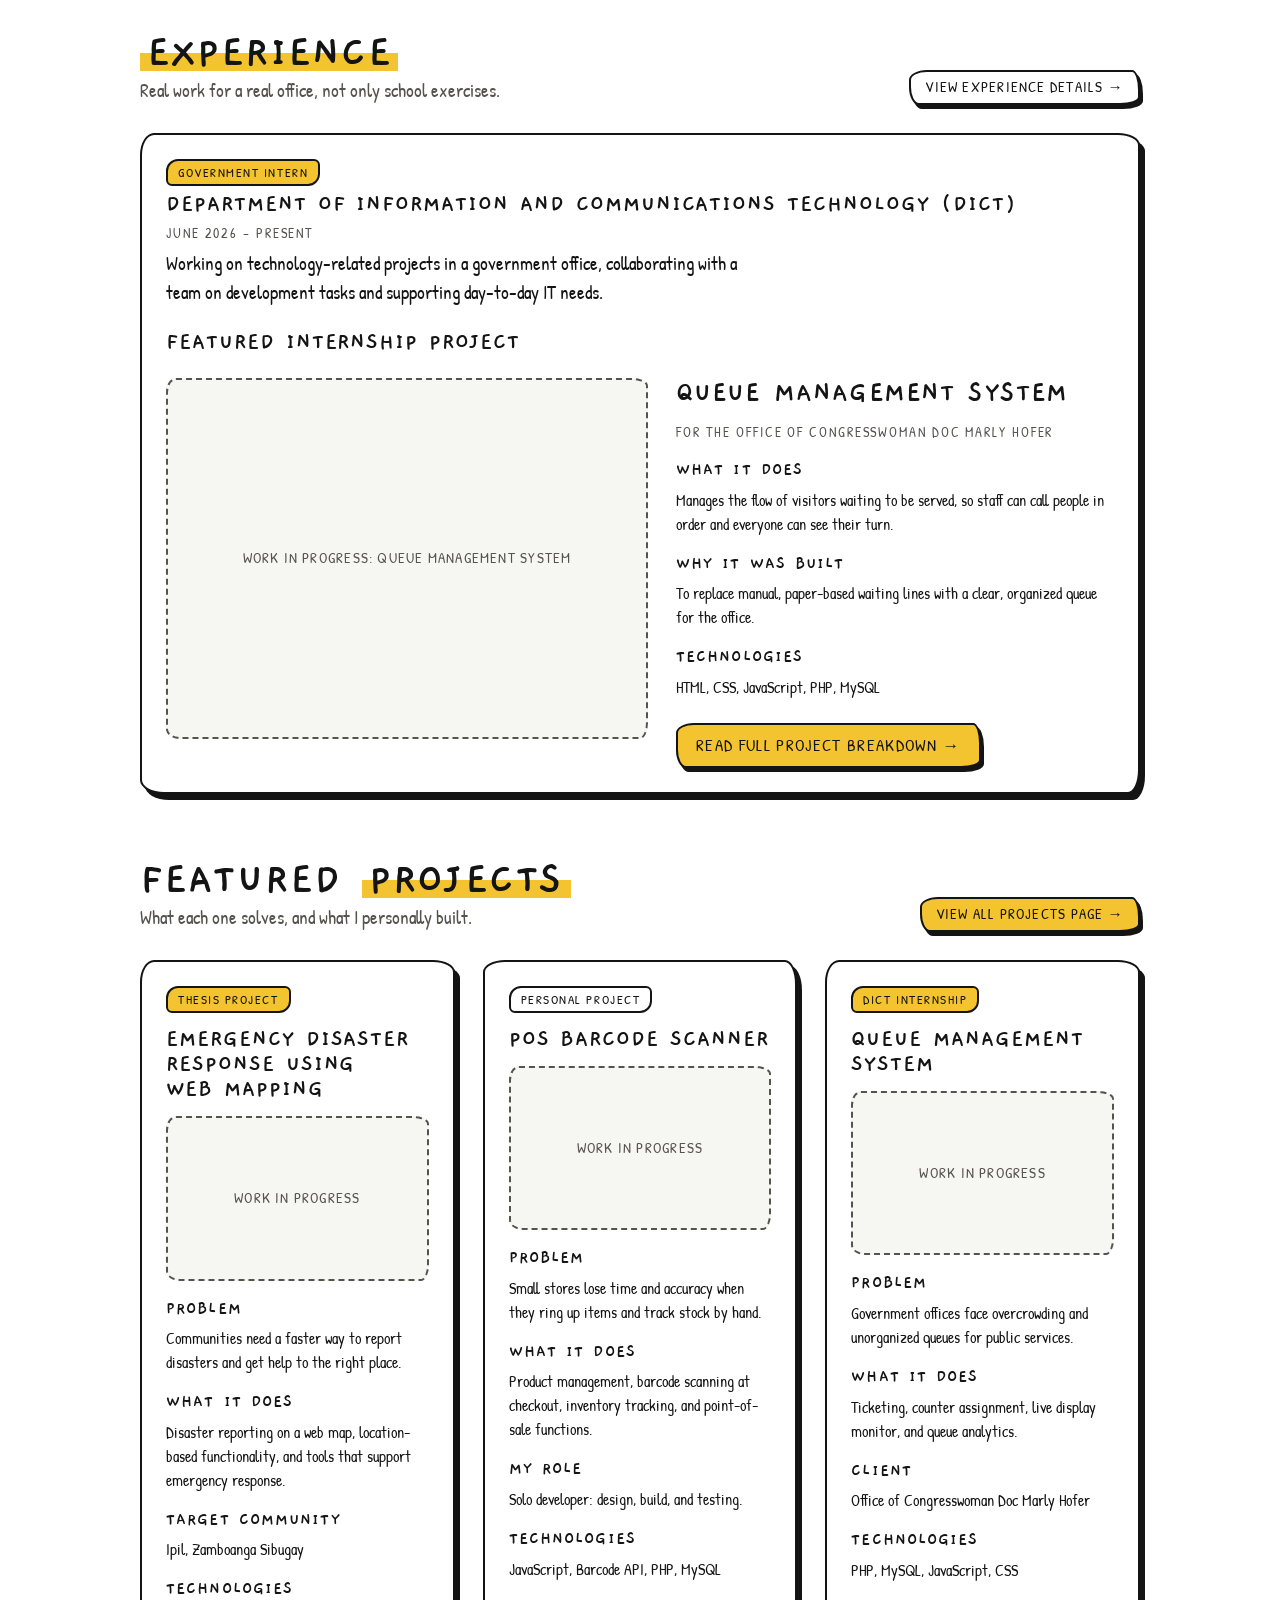
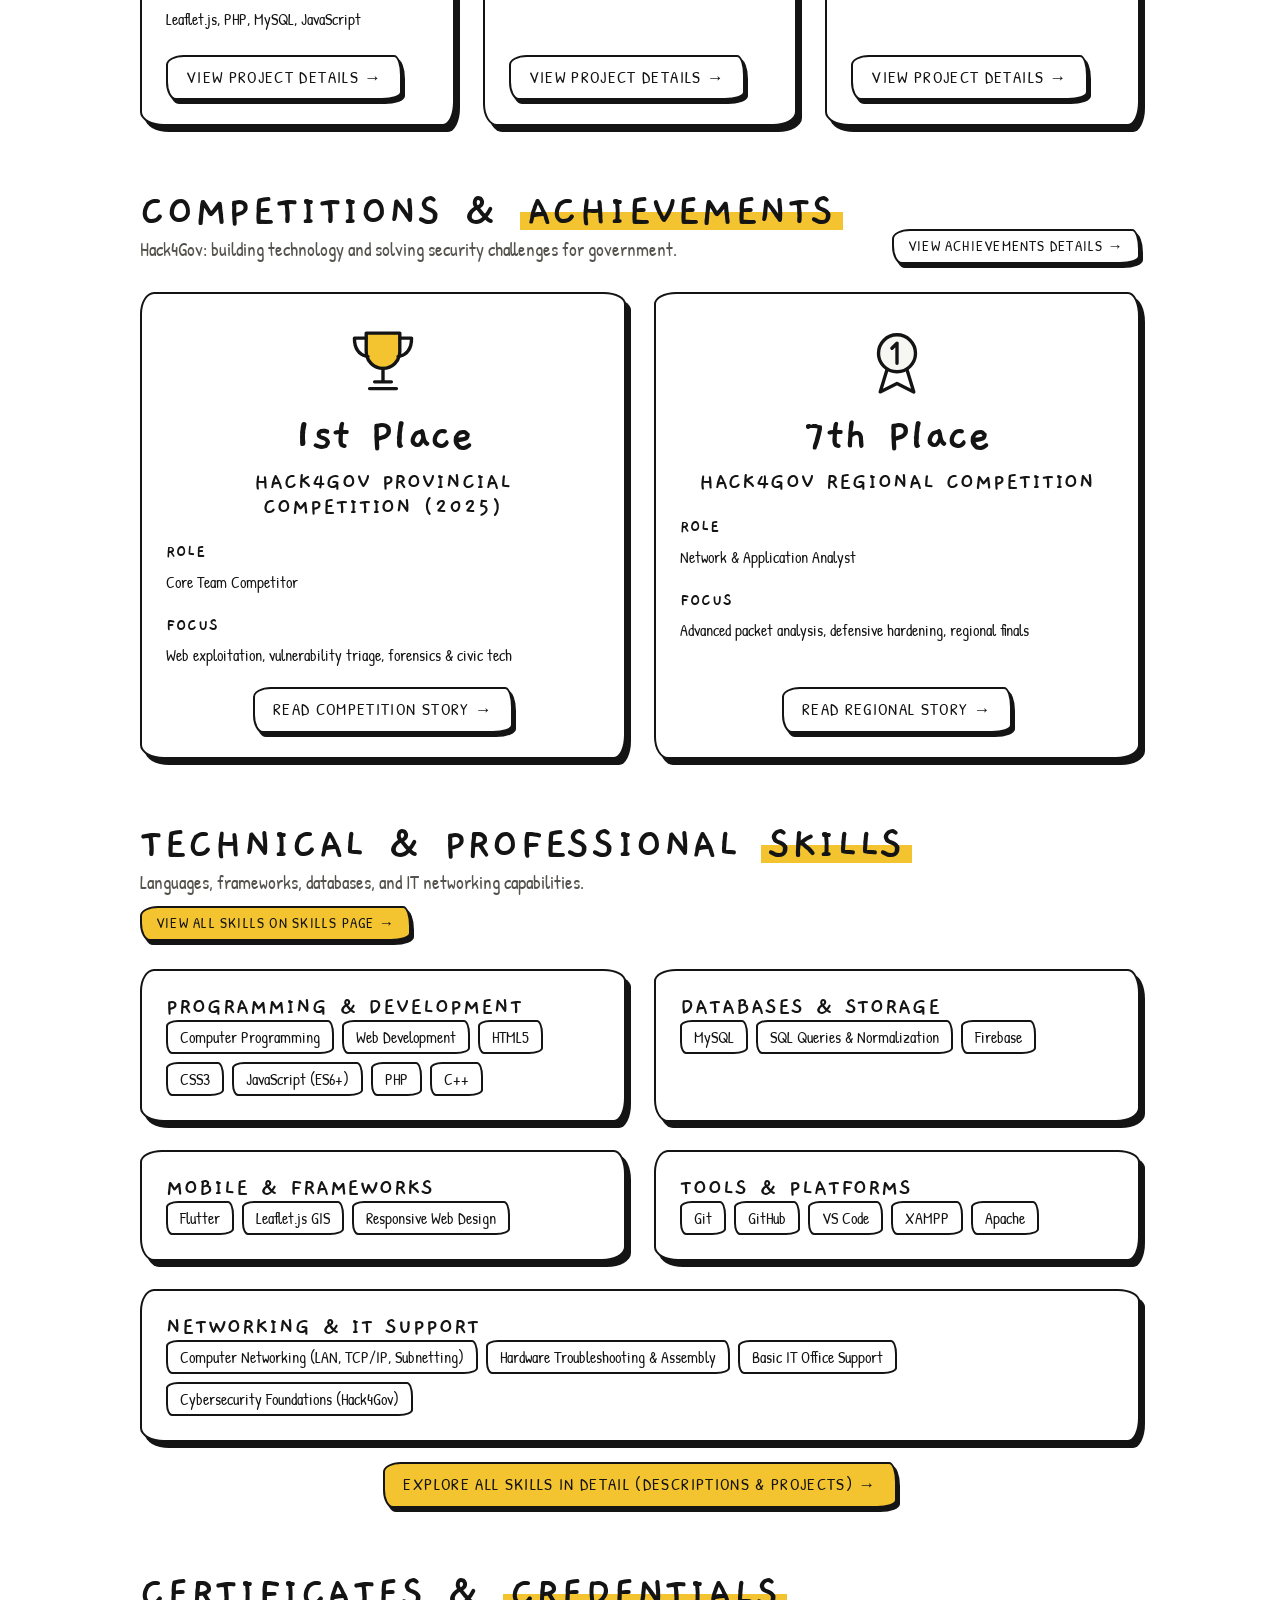
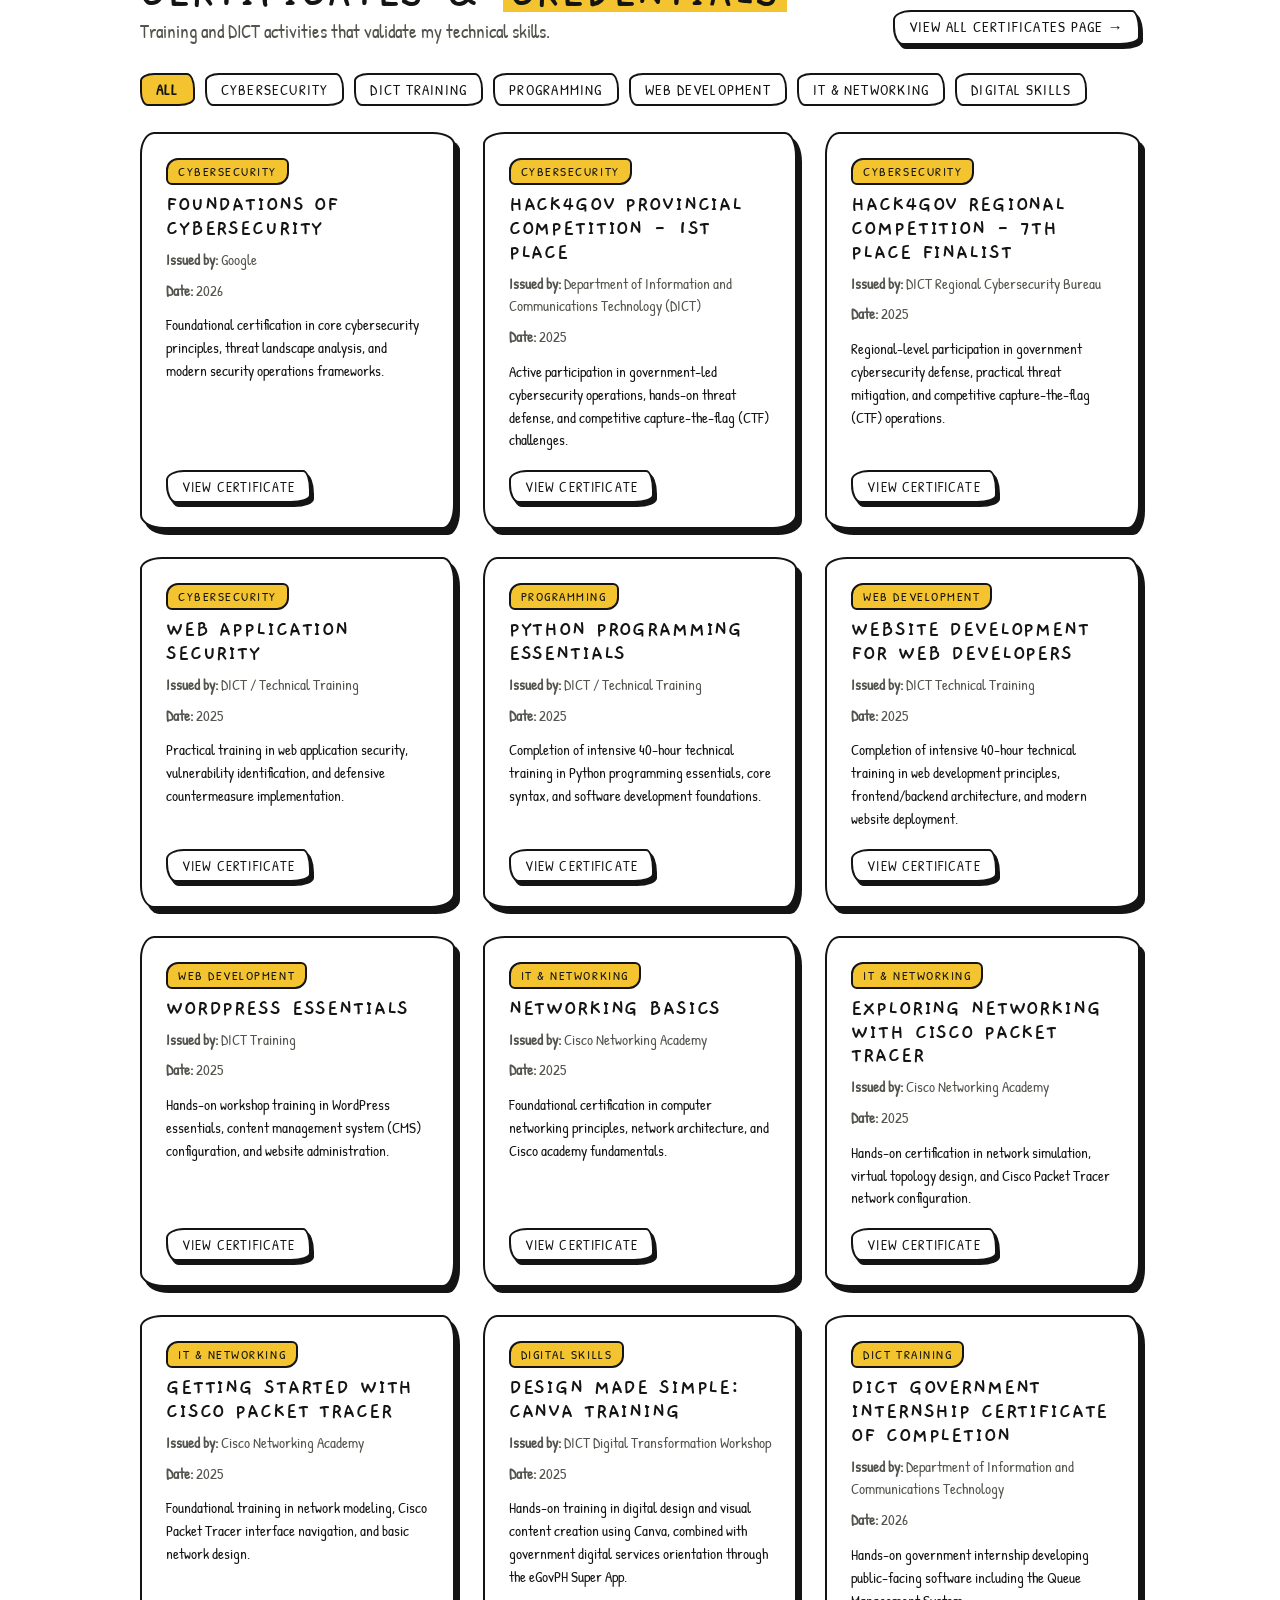
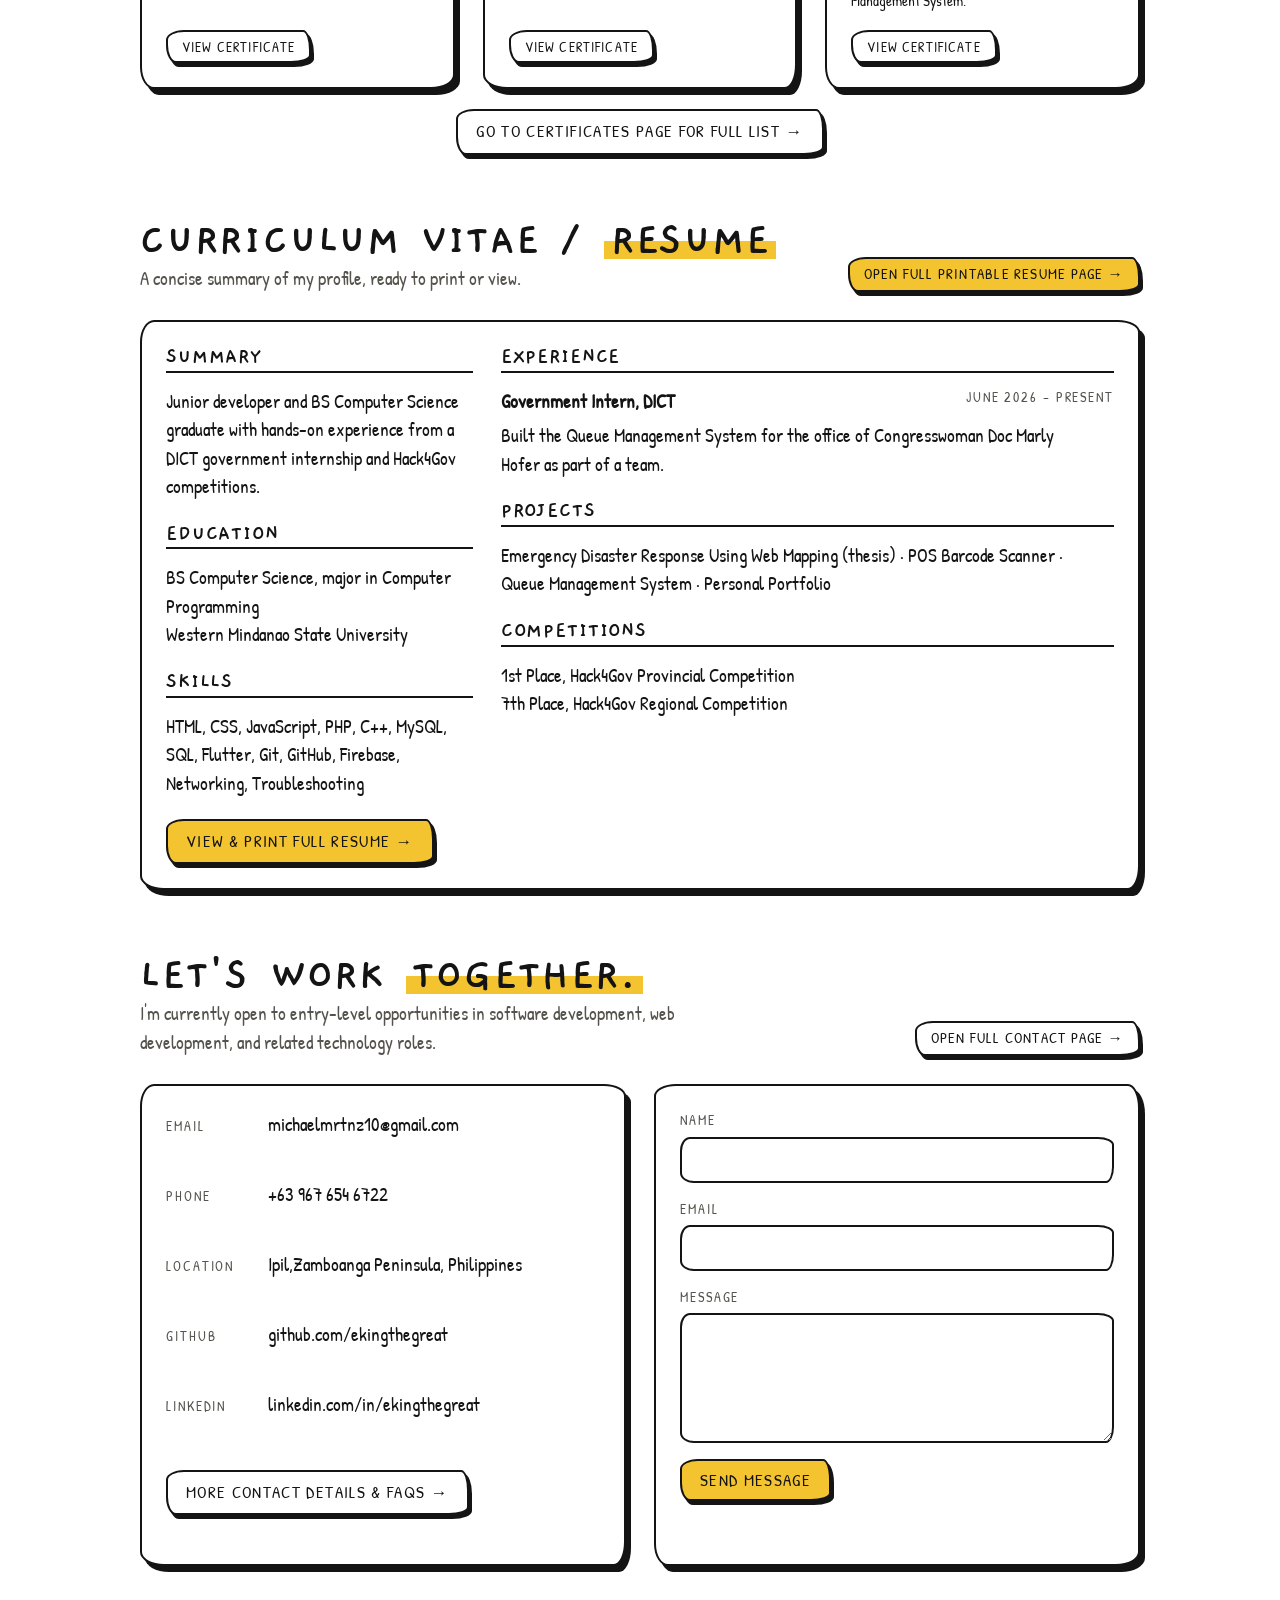
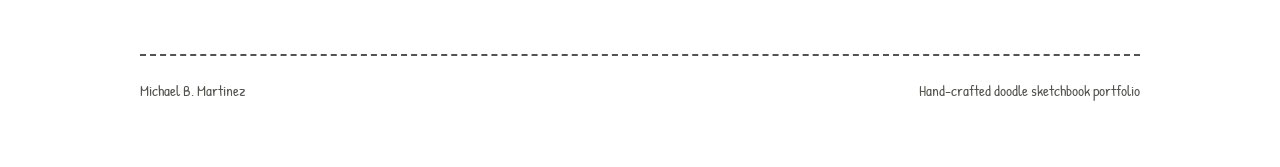
==== commit 2e2306d6: "Configure Web3Forms for contact form on GitHub Pages" ====
--- a/index.html
+++ b/index.html
@@ -7,7 +7,7 @@
   <link rel="preconnect" href="https://fonts.googleapis.com">
   <link rel="preconnect" href="https://fonts.gstatic.com" crossorigin>
   <link href="https://fonts.googleapis.com/css2?family=Gaegu:wght@400;700&family=Patrick+Hand&display=swap" rel="stylesheet">
-  <link rel="stylesheet" href="style.css">
+  <link rel="stylesheet" href="assets/css/style.css">
 </head>
 <body>
 
@@ -162,7 +162,6 @@
         <p class="label">For the office of Congresswoman Doc Marly Hofer</p>
         <div class="kv"><b>What it does</b><span>Manages the flow of visitors waiting to be served, so staff can call people in order and everyone can see their turn.</span></div>
         <div class="kv"><b>Why it was built</b><span>To replace manual, paper-based waiting lines with a clear, organized queue for the office.</span></div>
-        <div class="kv"><b>My role</b><span>Developer on the team contributing to frontend interface and backend queuing logic.</span></div>
         <div class="kv"><b>Technologies</b><span>HTML, CSS, JavaScript, PHP, MySQL</span></div>
         <div class="card-foot"><a class="btn primary" href="experience.html">Read Full Project Breakdown →</a></div>
       </div>
@@ -331,6 +330,7 @@
     <button type="button" data-cat="Programming" aria-pressed="false">Programming</button>
     <button type="button" data-cat="Web Development" aria-pressed="false">Web Development</button>
     <button type="button" data-cat="IT & Networking" aria-pressed="false">IT &amp; Networking</button>
+    <button type="button" data-cat="Digital Skills" aria-pressed="false">Digital Skills</button>
   </div>
   <div class="grid3" id="certGrid"></div>
   <div style="margin-top:20px;text-align:center;">
@@ -407,7 +407,11 @@
       <div><span class="label">LinkedIn</span><a class="v" href="https://linkedin.com/in/ekingthegreat" target="_blank" rel="noopener noreferrer">linkedin.com/in/ekingthegreat</a></div>
       <div style="margin-top:10px;"><a class="btn" href="contact.html">More Contact Details &amp; FAQs →</a></div>
     </div>
-    <form class="box alt" id="contactForm" novalidate>
+    <form class="box alt" id="contactForm" method="POST" action="https://api.web3forms.com/submit" novalidate>
+      <!-- Web3Forms Access Key (https://web3forms.com) -->
+      <input type="hidden" name="access_key" value="6c5a62f3-d91c-48b9-ae03-ede1886ae398">
+      <input type="hidden" name="from_name" value="Michael Martinez Portfolio">
+      <input type="checkbox" name="botcheck" style="display:none;" tabindex="-1" autocomplete="off" aria-hidden="true">
       <label for="cName">Name<input id="cName" name="name" type="text" autocomplete="name" required></label>
       <label for="cEmail">Email<input id="cEmail" name="email" type="email" autocomplete="email" required></label>
       <label for="cMsg">Message<textarea id="cMsg" name="message" required></textarea></label>
@@ -473,6 +477,6 @@
   </div>
 </div>
 
-<script src="main.js"></script>
+<script src="assets/js/main.js"></script>
 </body>
 </html>
--- a/assets/css/style.css
+++ b/assets/css/style.css
@@ -0,0 +1,1170 @@
+/* ==========================================================================
+   Michael Martinez Portfolio - Shared Hand-Drawn Doodle Stylesheet
+   ========================================================================== */
+
+:root {
+  --paper: #ffffff;
+  --paper-2: #f6f6f3;
+  --ink: #141414;
+  --ink-soft: #55534d;
+  --gold: #f4c430;
+  --red: #b3262e;
+  --shadow: #141414;
+  --display: 'Gaegu', 'Patrick Hand', 'Comic Sans MS', cursive;
+  --body: 'Patrick Hand', 'Comic Sans MS', 'Segoe Print', cursive;
+  color-scheme: light;
+  box-sizing: border-box;
+}
+
+*, *::before, *::after {
+  box-sizing: border-box;
+}
+
+html {
+  scroll-behavior: smooth;
+  scroll-padding-top: env(safe-area-inset-top, 0px);
+}
+
+body {
+  margin: 0;
+  padding: 0;
+  background: var(--paper);
+  color: var(--ink);
+  font-family: var(--body);
+  font-size: 19px;
+  line-height: 1.5;
+  padding-inline: 16px;
+  padding-block: 0 64px;
+}
+
+img {
+  max-width: 100%;
+  display: block;
+}
+
+[hidden]:not([hidden=until-found i]) {
+  display: none !important;
+}
+
+.wrap {
+  max-width: 1000px;
+  margin-inline: auto;
+}
+
+h1, h2, h3, h4 {
+  font-family: var(--display);
+  font-weight: 700;
+  text-transform: uppercase;
+  letter-spacing: .04em;
+  line-height: 1.05;
+  margin: 0;
+  text-wrap: balance;
+}
+
+h1 { font-size: clamp(2.4rem, 7vw, 4.2rem); }
+h2 { font-size: clamp(2rem, 5vw, 2.8rem); }
+h3 { font-size: 1.5rem; }
+h4 { font-size: 1.2rem; }
+
+p {
+  margin: 0;
+  max-width: 65ch;
+}
+
+a {
+  color: inherit;
+  text-decoration: none;
+}
+
+:focus-visible {
+  outline: 3px dashed var(--red);
+  outline-offset: 3px;
+}
+
+.hl {
+  background: linear-gradient(transparent 52%, var(--gold) 52%, var(--gold) 92%, transparent 92%);
+  padding-inline: .15em;
+  background-repeat: no-repeat;
+  background-size: 100% 100%;
+}
+
+.label {
+  font-size: .85rem;
+  letter-spacing: .14em;
+  text-transform: uppercase;
+  color: var(--ink-soft);
+}
+
+/* ==========================================================================
+   Navigation
+   ========================================================================== */
+nav {
+  position: sticky;
+  top: env(safe-area-inset-top, 0px);
+  z-index: 100;
+  background: var(--paper);
+  border-bottom: 2.5px solid var(--ink);
+  margin-inline: -16px;
+  padding-inline: 16px;
+}
+
+nav .wrap {
+  display: flex;
+  align-items: center;
+  gap: 16px;
+  padding-block: 10px;
+}
+
+.logo {
+  font-family: var(--display);
+  font-weight: 700;
+  font-size: 1.6rem;
+  text-decoration: none;
+  letter-spacing: .05em;
+  white-space: nowrap;
+  border: 2px solid var(--ink);
+  border-radius: 12px 6px 14px 6px / 6px 14px 6px 12px;
+  padding: 2px 10px;
+  background: var(--paper);
+  box-shadow: 2px 3px 0 var(--shadow);
+  transition: transform .15s ease, background .15s ease;
+}
+
+.logo:hover {
+  background: var(--gold);
+  transform: translate(-1px, -2px) rotate(-2deg);
+}
+
+.links {
+  display: flex;
+  gap: 6px;
+  overflow-x: auto;
+  flex: 1;
+  scrollbar-width: none;
+  min-width: 0;
+  padding-block: 4px;
+}
+
+.links::-webkit-scrollbar {
+  display: none;
+}
+
+.links a {
+  text-decoration: none;
+  text-transform: uppercase;
+  letter-spacing: .08em;
+  font-size: .95rem;
+  padding: 4px 10px;
+  border-radius: 12px 6px 14px 8px;
+  white-space: nowrap;
+  transition: background .15s ease, transform .15s ease, box-shadow .15s ease;
+}
+
+.links a:hover {
+  background: var(--gold);
+  color: #141414;
+  transform: translateY(-1px);
+}
+
+.links a.active {
+  background: var(--gold);
+  color: #141414;
+  font-weight: bold;
+  border: 2px solid var(--ink);
+  box-shadow: 2px 3px 0 var(--shadow);
+  padding: 2px 8px;
+}
+
+/* ==========================================================================
+   Sketch Boxes & Buttons
+   ========================================================================== */
+.box {
+  border: 2.5px solid var(--ink);
+  border-radius: 14px 22px 12px 24px / 22px 12px 24px 14px;
+  background: var(--paper);
+  box-shadow: 5px 6px 0 var(--shadow);
+  padding: 24px;
+  min-width: 0;
+  transition: transform .2s ease, box-shadow .2s ease;
+}
+
+.box.alt {
+  border-radius: 22px 12px 24px 14px / 12px 24px 14px 22px;
+}
+
+.box:hover {
+  transform: translate(-2px, -3px) rotate(-.3deg);
+  box-shadow: 8px 9px 0 var(--shadow);
+}
+
+.btn {
+  display: inline-flex;
+  align-items: center;
+  justify-content: center;
+  gap: 6px;
+  font-family: var(--body);
+  font-size: 1.05rem;
+  text-transform: uppercase;
+  letter-spacing: .08em;
+  text-decoration: none;
+  color: var(--ink);
+  background: var(--paper);
+  border: 2.5px solid var(--ink);
+  border-radius: 18px 8px 20px 10px / 10px 20px 8px 18px;
+  padding: 8px 18px;
+  box-shadow: 3px 4px 0 var(--shadow);
+  cursor: pointer;
+  transition: transform .15s ease, box-shadow .15s ease, background .15s ease;
+}
+
+.btn.primary {
+  background: var(--gold);
+  color: #141414;
+}
+
+.btn:hover {
+  transform: translate(-1px, -2px) rotate(-1deg);
+  box-shadow: 5px 6px 0 var(--shadow);
+}
+
+.btn:active {
+  transform: translate(2px, 3px);
+  box-shadow: 1px 1px 0 var(--shadow);
+}
+
+.btn-row {
+  display: flex;
+  flex-wrap: wrap;
+  gap: 14px;
+}
+
+/* ==========================================================================
+   Page Headers (Subpages)
+   ========================================================================== */
+.page-header {
+  padding-block: 40px 20px;
+  border-bottom: 2.5px dashed var(--ink-soft);
+  margin-bottom: 36px;
+  display: flex;
+  flex-direction: column;
+  gap: 12px;
+}
+
+.breadcrumb {
+  display: flex;
+  align-items: center;
+  gap: 10px;
+  font-size: .9rem;
+  letter-spacing: .08em;
+  text-transform: uppercase;
+  color: var(--ink-soft);
+}
+
+.breadcrumb a {
+  text-decoration: underline;
+  text-underline-offset: 3px;
+  font-weight: bold;
+}
+
+.breadcrumb a:hover {
+  color: var(--ink);
+}
+
+.page-header .subtitle {
+  color: var(--ink-soft);
+  font-size: 1.15rem;
+  max-width: 70ch;
+}
+
+/* ==========================================================================
+   Sections & Layout
+   ========================================================================== */
+section {
+  padding-block: 54px 8px;
+  scroll-margin-top: 60px;
+}
+
+.sec-head {
+  display: flex;
+  flex-direction: column;
+  gap: 8px;
+  margin-bottom: 28px;
+}
+
+.sec-head p {
+  color: var(--ink-soft);
+}
+
+.grid2 {
+  display: grid;
+  grid-template-columns: repeat(2, 1fr);
+  gap: 28px;
+}
+
+.grid3 {
+  display: grid;
+  grid-template-columns: repeat(3, 1fr);
+  gap: 28px;
+}
+
+.grid4 {
+  display: grid;
+  grid-template-columns: repeat(4, 1fr);
+  gap: 20px;
+}
+
+.grid2 > *, .grid3 > *, .grid4 > * {
+  min-width: 0;
+}
+
+/* ==========================================================================
+   Hero & Story
+   ========================================================================== */
+.hero {
+  padding-block: 40px 8px;
+  display: grid;
+  grid-template-columns: 1.3fr 1fr;
+  gap: 32px;
+  align-items: center;
+}
+
+.hero > * { min-width: 0; }
+.hero h1 .name { display: block; }
+.title-line { margin-top: 12px; font-size: 1.2rem; letter-spacing: .1em; text-transform: uppercase; }
+.headline { font-family: var(--display); font-size: clamp(1.5rem, 3.4vw, 2rem); font-weight: 700; margin-block: 20px 12px; line-height: 1.15; }
+.avatar { width: 100%; max-width: 340px; margin-inline: auto; display: block; }
+.bubble {
+  position: relative;
+  border: 2.5px solid var(--ink);
+  border-radius: 24px 14px 22px 12px / 14px 22px 12px 24px;
+  padding: 8px 16px;
+  text-transform: uppercase;
+  letter-spacing: .06em;
+  font-size: .95rem;
+  width: fit-content;
+  margin: 0 auto 6px;
+  background: var(--paper);
+}
+.hero-side { display: flex; flex-direction: column; align-items: center; }
+
+.story {
+  display: flex;
+  flex-wrap: wrap;
+  align-items: center;
+  gap: 10px 8px;
+  margin-top: 36px;
+}
+
+.step {
+  border: 2.5px solid var(--ink);
+  border-radius: 12px 20px 10px 18px / 18px 10px 20px 12px;
+  padding: 6px 12px;
+  font-size: .95rem;
+  text-transform: uppercase;
+  letter-spacing: .05em;
+  background: var(--paper);
+}
+
+.step.win {
+  background: var(--gold);
+  color: #141414;
+}
+
+.arrow {
+  font-family: var(--display);
+  font-size: 1.6rem;
+  line-height: 1;
+}
+
+/* ==========================================================================
+   Chips, Tags & Key Values
+   ========================================================================== */
+.chips {
+  display: flex;
+  flex-wrap: wrap;
+  gap: 10px;
+  margin-top: 22px;
+}
+
+.chip {
+  border: 2px solid var(--ink);
+  border-radius: 14px 8px 16px 8px / 8px 16px 8px 14px;
+  padding: 3px 12px;
+  font-size: .95rem;
+  background: var(--paper);
+  transition: transform .15s ease, background .15s ease;
+}
+
+.chip:hover {
+  transform: rotate(-3deg) scale(1.06);
+  background: var(--gold);
+  color: #141414;
+}
+
+.tag {
+  display: inline-block;
+  font-size: .8rem;
+  text-transform: uppercase;
+  letter-spacing: .12em;
+  border: 2px solid var(--ink);
+  border-radius: 12px 6px 12px 6px;
+  padding: 2px 10px;
+  width: fit-content;
+}
+
+.tag.gold {
+  background: var(--gold);
+  color: #141414;
+}
+
+.tag.red {
+  background: var(--red);
+  color: #ffffff;
+}
+
+.kv {
+  display: grid;
+  gap: 4px;
+  font-size: 1rem;
+}
+
+.kv b {
+  font-family: var(--display);
+  font-size: 1.15rem;
+  letter-spacing: .06em;
+  text-transform: uppercase;
+  font-weight: 700;
+}
+
+.note {
+  font-size: .95rem;
+  color: var(--ink-soft);
+}
+
+/* ==========================================================================
+   Project Cards
+   ========================================================================== */
+.proj {
+  display: flex;
+  flex-direction: column;
+  gap: 14px;
+}
+
+.shot {
+  aspect-ratio: 16 / 10;
+  max-width: 100%;
+  border: 2.5px dashed var(--ink-soft);
+  border-radius: 10px 16px 8px 14px / 14px 8px 16px 10px;
+  display: grid;
+  place-items: center;
+  text-align: center;
+  color: var(--ink-soft);
+  background: var(--paper-2);
+  font-size: .95rem;
+  text-transform: uppercase;
+  letter-spacing: .08em;
+  padding: 14px;
+}
+
+.card-foot {
+  margin-top: auto;
+  padding-top: 10px;
+}
+
+/* ==========================================================================
+   Experience
+   ========================================================================== */
+.job {
+  display: grid;
+  gap: 6px;
+  margin-bottom: 24px;
+}
+
+.feature {
+  display: grid;
+  grid-template-columns: 1.1fr 1fr;
+  gap: 28px;
+  margin-top: 22px;
+}
+
+.feature > * { min-width: 0; }
+
+/* ==========================================================================
+   Achievements & Trophies
+   ========================================================================== */
+.trophy {
+  text-align: center;
+  display: flex;
+  flex-direction: column;
+  align-items: center;
+  gap: 10px;
+}
+
+.trophy svg {
+  width: 84px;
+  height: 84px;
+  transition: transform .3s ease;
+}
+
+.trophy:hover svg {
+  animation: wiggle .5s 2;
+}
+
+.place {
+  font-family: var(--display);
+  font-size: 3rem;
+  font-weight: 700;
+  line-height: 1;
+}
+
+.trophy .kv {
+  text-align: left;
+  width: 100%;
+  margin-top: 8px;
+}
+
+/* ==========================================================================
+   Skills
+   ========================================================================== */
+.skillbox ul {
+  list-style: none;
+  padding: 0;
+  display: flex;
+  flex-wrap: wrap;
+  gap: 8px;
+  margin: 0;
+}
+
+.skillbox li::marker { content: ''; }
+
+.skillbox li {
+  margin: 0;
+  border: 2px solid var(--ink);
+  border-radius: 12px 6px 14px 6px / 6px 14px 6px 12px;
+  padding: 3px 12px;
+  font-size: 1rem;
+  background: var(--paper);
+  transition: transform .15s ease, background .15s ease;
+}
+
+.skillbox li:hover {
+  transform: rotate(-3deg) scale(1.06);
+  background: var(--gold);
+  color: #141414;
+}
+
+.skill-category {
+  display: flex;
+  flex-direction: column;
+  gap: 16px;
+}
+
+.skill-item {
+  display: flex;
+  flex-direction: column;
+  gap: 4px;
+  border-bottom: 1.5px dashed var(--paper-2);
+  padding-bottom: 10px;
+}
+
+.skill-item:last-child {
+  border-bottom: none;
+  padding-bottom: 0;
+}
+
+.skill-item-header {
+  display: flex;
+  justify-content: space-between;
+  align-items: center;
+  gap: 10px;
+}
+
+.skill-item-header b {
+  font-family: var(--display);
+  font-size: 1.25rem;
+}
+
+/* ==========================================================================
+   Certificates & Filters
+   ========================================================================== */
+.filters {
+  display: flex;
+  flex-wrap: wrap;
+  gap: 10px;
+  margin-bottom: 26px;
+}
+
+.filters button {
+  font-family: var(--body);
+  font-size: .95rem;
+  text-transform: uppercase;
+  letter-spacing: .08em;
+  color: var(--ink);
+  background: var(--paper);
+  border: 2px solid var(--ink);
+  border-radius: 14px 8px 16px 8px / 8px 16px 8px 14px;
+  padding: 4px 14px;
+  cursor: pointer;
+  transition: background .15s ease, transform .15s ease;
+}
+
+.filters button:hover {
+  transform: translateY(-2px);
+}
+
+.filters button[aria-pressed="true"] {
+  background: var(--gold);
+  color: #141414;
+  font-weight: bold;
+}
+
+.cert {
+  display: flex;
+  flex-direction: column;
+  gap: 8px;
+}
+
+.cert-thumb {
+  position: relative;
+  width: 100%;
+  aspect-ratio: 16 / 11;
+  border: 2px solid var(--ink);
+  border-radius: 8px 12px 6px 10px / 12px 6px 10px 8px;
+  overflow: hidden;
+  background: var(--paper-2);
+  margin-bottom: 6px;
+  box-shadow: 2px 3px 0 var(--shadow);
+  display: block;
+  text-decoration: none;
+}
+
+.cert-thumb img {
+  width: 100%;
+  height: 100%;
+  object-fit: cover;
+  display: block;
+  transition: transform .25s ease;
+}
+
+.cert:hover .cert-thumb img {
+  transform: scale(1.04);
+}
+
+.cert .nm {
+  font-family: var(--display);
+  font-weight: 700;
+  font-size: 1.35rem;
+  text-transform: uppercase;
+  letter-spacing: .04em;
+  line-height: 1.1;
+}
+
+.cert .muted {
+  color: var(--ink-soft);
+  font-size: .95rem;
+}
+
+.cert .btn {
+  margin-top: auto;
+  width: fit-content;
+  font-size: .95rem;
+  padding: 5px 14px;
+}
+
+/* ==========================================================================
+   Resume
+   ========================================================================== */
+.resume-frame-card {
+  border: 2.5px solid var(--ink);
+  border-radius: 16px 22px 14px 20px / 20px 14px 22px 16px;
+  background: var(--paper);
+  box-shadow: 6px 7px 0 var(--shadow);
+  overflow: hidden;
+  margin-bottom: 24px;
+}
+
+.resume-frame-bar {
+  display: flex;
+  justify-content: space-between;
+  align-items: center;
+  flex-wrap: wrap;
+  gap: 12px;
+  padding: 12px 18px;
+  background: var(--paper-2);
+  border-bottom: 2.5px solid var(--ink);
+}
+
+.resume-pdf-container {
+  width: 100%;
+  height: 940px;
+  background: #525659;
+}
+
+.resume-pdf-container iframe {
+  width: 100%;
+  height: 100%;
+  border: none;
+  display: block;
+}
+
+@media (max-width: 768px) {
+  .resume-pdf-container {
+    height: 580px;
+  }
+}
+
+.resume-grid {
+  display: grid;
+  grid-template-columns: 1fr 2fr;
+  gap: 28px;
+}
+
+.resume-grid > * { min-width: 0; }
+
+.rs {
+  display: grid;
+  gap: 6px;
+  margin-bottom: 22px;
+}
+
+.rs:last-child {
+  margin-bottom: 0;
+}
+
+.rs h3 {
+  font-size: 1.35rem;
+  border-bottom: 2.5px solid var(--ink);
+  padding-bottom: 2px;
+  margin-bottom: 8px;
+}
+
+.rs .row {
+  display: flex;
+  justify-content: space-between;
+  gap: 12px;
+  flex-wrap: wrap;
+}
+
+/* ==========================================================================
+   Contact
+   ========================================================================== */
+.contact-list {
+  display: grid;
+  gap: 16px;
+}
+
+.contact-list div {
+  display: flex;
+  gap: 12px;
+  align-items: baseline;
+  flex-wrap: wrap;
+}
+
+.contact-list .label {
+  width: 90px;
+  flex: none;
+}
+
+.contact-list span.v, .contact-list a.v {
+  user-select: all;
+  overflow-wrap: anywhere;
+  min-width: 0;
+}
+
+.contact-list a.v:hover {
+  text-decoration: underline;
+  color: var(--red);
+}
+
+form {
+  display: grid;
+  gap: 16px;
+}
+
+label {
+  font-size: .85rem;
+  letter-spacing: .14em;
+  text-transform: uppercase;
+  color: var(--ink-soft);
+  display: grid;
+  gap: 6px;
+}
+
+input, textarea {
+  font-family: var(--body);
+  font-size: 1.05rem;
+  color: var(--ink);
+  background: var(--paper);
+  border: 2.5px solid var(--ink);
+  border-radius: 10px 16px 8px 14px / 14px 8px 16px 10px;
+  padding: 10px 14px;
+  width: 100%;
+  transition: border-color .15s ease, box-shadow .15s ease;
+}
+
+input:focus, textarea:focus {
+  border-color: var(--ink);
+  outline: none;
+  box-shadow: 3px 4px 0 var(--gold);
+}
+
+textarea {
+  min-height: 130px;
+  resize: vertical;
+}
+
+#formMsg {
+  min-height: 1.5em;
+  font-weight: bold;
+}
+
+/* ==========================================================================
+   Footer
+   ========================================================================== */
+footer {
+  margin-top: 80px;
+  padding-top: 24px;
+  border-top: 2.5px dashed var(--ink-soft);
+  display: flex;
+  justify-content: space-between;
+  gap: 12px;
+  flex-wrap: wrap;
+  color: var(--ink-soft);
+  font-size: .95rem;
+}
+
+footer a {
+  text-decoration: underline;
+}
+
+/* ==========================================================================
+   Animations
+   ========================================================================== */
+@keyframes pop {
+  from { opacity: 0; transform: translateY(20px) rotate(-1.2deg); }
+  to { opacity: 1; transform: none; }
+}
+@keyframes draw {
+  from { background-size: 0% 100%; }
+  to { background-size: 100% 100%; }
+}
+@keyframes floaty {
+  0%, 100% { transform: translateY(0) rotate(-1deg); }
+  50% { transform: translateY(-10px) rotate(1deg); }
+}
+@keyframes swayL {
+  0%, 100% { transform: rotate(0deg); }
+  50% { transform: rotate(-5deg); }
+}
+@keyframes swayR {
+  0%, 100% { transform: rotate(0deg); }
+  50% { transform: rotate(5deg); }
+}
+@keyframes crownBob {
+  0%, 100% { transform: translateY(0) rotate(0deg); }
+  50% { transform: translateY(-4px) rotate(-2deg); }
+}
+@keyframes blink {
+  0%, 92%, 100% { transform: scaleY(1); }
+  96% { transform: scaleY(.1); }
+}
+@keyframes wiggle {
+  0%, 100% { transform: rotate(-2deg); }
+  50% { transform: rotate(2deg); }
+}
+@keyframes drop {
+  from { opacity: 0; transform: translateY(-14px) scale(.9); }
+  to { opacity: 1; transform: none; }
+}
+
+.hero-text > * { animation: pop .7s cubic-bezier(.2, .8, .3, 1) both; }
+.hero-text > *:nth-child(1) { animation-delay: .05s; }
+.hero-text > *:nth-child(2) { animation-delay: .15s; }
+.hero-text > *:nth-child(3) { animation-delay: .25s; }
+.hero-text > *:nth-child(4) { animation-delay: .35s; }
+.hero-text > *:nth-child(5) { animation-delay: .45s; }
+.hero-text > *:nth-child(6) { animation-delay: .55s; }
+.hero-text > *:nth-child(7) { animation-delay: .65s; }
+
+.hl { animation: draw .9s .5s ease-out both; }
+.bubble { animation: drop .6s .8s cubic-bezier(.3, 1.6, .5, 1) both, wiggle 4s 1.6s ease-in-out infinite; transform-origin: 50% 100%; }
+.avatar { animation: floaty 5s ease-in-out infinite; }
+.sway-l, .sway-r, .crown, .eye { transform-box: fill-box; }
+.sway-l { transform-origin: 100% 0; animation: swayL 3.4s ease-in-out infinite; }
+.sway-r { transform-origin: 0 0; animation: swayR 3.4s ease-in-out infinite .4s; }
+.crown { transform-origin: 50% 100%; animation: crownBob 2.8s ease-in-out infinite; }
+.eye { transform-origin: 50% 50%; animation: blink 4.5s infinite; }
+
+.step { animation: pop .5s cubic-bezier(.2, .8, .3, 1) both; }
+.story > .step:nth-of-type(1) { animation-delay: .9s; }
+.story > .step:nth-of-type(2) { animation-delay: 1.05s; }
+.story > .step:nth-of-type(3) { animation-delay: 1.2s; }
+.story > .step:nth-of-type(4) { animation-delay: 1.35s; }
+.story > .step:nth-of-type(5) { animation-delay: 1.5s; }
+.story > .step:nth-of-type(6) { animation-delay: 1.65s; }
+.arrow { animation: pop .5s both; animation-delay: 1.2s; }
+.step.win { animation: pop .5s 1.35s both, wiggle 3s 2.2s ease-in-out infinite; }
+
+.reveal-pre {
+  opacity: 0;
+  transform: translateY(28px) rotate(-.6deg);
+}
+.reveal-pre.in {
+  opacity: 1;
+  transform: none;
+  transition: opacity .6s ease, transform .6s cubic-bezier(.2, .8, .3, 1);
+}
+
+/* ==========================================================================
+   Work in Progress Modal
+   ========================================================================== */
+body.modal-open {
+  overflow: hidden;
+}
+
+.modal-overlay {
+  position: fixed;
+  inset: 0;
+  background: rgba(20, 20, 20, 0.65);
+  backdrop-filter: blur(4px);
+  -webkit-backdrop-filter: blur(4px);
+  z-index: 9999;
+  display: flex;
+  align-items: center;
+  justify-content: center;
+  padding: 20px;
+  opacity: 0;
+  visibility: hidden;
+  pointer-events: none;
+  transition: opacity .25s ease, visibility .25s ease;
+}
+
+.modal-overlay.active {
+  opacity: 1;
+  visibility: visible;
+  pointer-events: auto;
+}
+
+.modal-card {
+  position: relative;
+  background: var(--paper);
+  border: 3px solid var(--ink);
+  border-radius: 20px 14px 24px 16px / 14px 24px 16px 20px;
+  box-shadow: 8px 10px 0 var(--shadow);
+  max-width: 520px;
+  width: 100%;
+  padding: 34px 28px 28px;
+  text-align: center;
+  transform: translateY(18px) scale(0.95);
+  transition: transform .25s cubic-bezier(.2, .8, .3, 1);
+  max-height: 90vh;
+  overflow-y: auto;
+}
+
+.modal-overlay.active .modal-card {
+  transform: translateY(0) scale(1);
+}
+
+.modal-close {
+  position: absolute;
+  top: 14px;
+  right: 14px;
+  width: 36px;
+  height: 36px;
+  border: 2px solid var(--ink);
+  border-radius: 50% 45% 52% 48% / 48% 52% 45% 50%;
+  background: var(--paper);
+  box-shadow: 2px 3px 0 var(--shadow);
+  font-family: var(--display);
+  font-size: 1.4rem;
+  font-weight: 700;
+  line-height: 1;
+  color: var(--ink);
+  cursor: pointer;
+  display: flex;
+  align-items: center;
+  justify-content: center;
+  transition: transform .15s ease, background .15s ease, box-shadow .15s ease;
+  padding: 0;
+}
+
+.modal-close:hover {
+  background: var(--gold);
+  transform: translate(-1px, -2px) rotate(4deg);
+  box-shadow: 3px 4px 0 var(--shadow);
+}
+
+.modal-close:active {
+  transform: translate(1px, 2px);
+  box-shadow: 1px 1px 0 var(--shadow);
+}
+
+.modal-doodle {
+  width: 96px;
+  height: 80px;
+  margin: 0 auto 8px;
+  display: block;
+}
+
+.modal-card h2 {
+  font-size: clamp(2rem, 5.5vw, 2.5rem);
+  margin-block: 8px 12px;
+}
+
+.modal-card p {
+  color: var(--ink-soft);
+  font-size: 1.08rem;
+  line-height: 1.45;
+  margin: 0 auto 18px;
+}
+
+.modal-badge-row {
+  display: flex;
+  justify-content: center;
+  gap: 8px;
+  margin-bottom: 6px;
+}
+
+.modal-details {
+  background: var(--paper-2);
+  border: 2px dashed var(--ink-soft);
+  border-radius: 14px 10px 16px 12px;
+  padding: 12px 16px;
+  margin-bottom: 22px;
+  text-align: left;
+  font-size: .95rem;
+  display: flex;
+  flex-direction: column;
+  gap: 8px;
+}
+
+.modal-details .item {
+  display: flex;
+  align-items: flex-start;
+  gap: 8px;
+}
+
+.modal-details .bullet {
+  color: var(--red);
+  font-weight: bold;
+}
+
+.modal-card .btn.primary {
+  padding: 10px 32px;
+  font-size: 1.15rem;
+}
+
+/* ==========================================================================
+   Certificate Viewer Modal
+   ========================================================================== */
+.modal-card.cert-modal-card {
+  max-width: 680px;
+  text-align: left;
+  padding: 28px 26px 22px;
+}
+
+.cert-modal-title {
+  font-family: var(--display);
+  font-size: clamp(1.4rem, 4vw, 2rem);
+  font-weight: 700;
+  line-height: 1.15;
+  margin: 6px 0 4px;
+}
+
+.cert-modal-meta {
+  color: var(--ink-soft);
+  font-size: .95rem;
+  margin-bottom: 10px;
+}
+
+.cert-modal-img-wrap {
+  width: 100%;
+  border: 2.5px solid var(--ink);
+  border-radius: 12px 18px 10px 16px / 16px 10px 18px 12px;
+  background: var(--paper-2);
+  box-shadow: 4px 5px 0 var(--shadow);
+  overflow: hidden;
+  margin: 10px 0 16px;
+  display: flex;
+  align-items: center;
+  justify-content: center;
+  max-height: 52vh;
+}
+
+.cert-modal-img-wrap img {
+  width: 100%;
+  max-height: 50vh;
+  object-fit: contain;
+  display: block;
+  background: #ffffff;
+}
+
+/* ==========================================================================
+   Responsive & Print Media Queries
+   ========================================================================== */
+@media (max-width: 860px) {
+  .hero, .feature, .resume-grid, .grid2, .grid3 {
+    grid-template-columns: 1fr;
+  }
+  .grid4 {
+    grid-template-columns: repeat(2, 1fr);
+  }
+  .hero-side { order: -1; }
+  .avatar { max-width: 240px; }
+  body { font-size: 18px; }
+}
+
+@media (max-width: 540px) {
+  .grid4 {
+    grid-template-columns: 1fr;
+  }
+  .modal-card {
+    padding: 28px 18px 22px;
+  }
+  .modal-close {
+    top: 10px;
+    right: 10px;
+    width: 32px;
+    height: 32px;
+  }
+}
+
+@media (prefers-reduced-motion: reduce) {
+  *, *::before, *::after {
+    animation: none !important;
+    transition: none !important;
+  }
+  html { scroll-behavior: auto; }
+  .reveal-pre { opacity: 1; transform: none; }
+  .btn:hover { transform: none; }
+  .modal-overlay, .modal-card, .modal-close {
+    transition: none !important;
+    transform: none !important;
+  }
+}
+
+@media print {
+  nav, footer, .btn, .no-print, .breadcrumb, .modal-overlay {
+    display: none !important;
+  }
+  body {
+    padding: 0;
+    font-size: 14pt;
+    background: #ffffff !important;
+    color: #000000 !important;
+  }
+  .box {
+    box-shadow: none !important;
+    border: 1.5px solid #000000 !important;
+    padding: 16px !important;
+    margin-bottom: 16px !important;
+  }
+  .wrap {
+    max-width: 100% !important;
+    margin: 0 !important;
+  }
+  .hl {
+    background: none !important;
+    text-decoration: underline;
+  }
+}
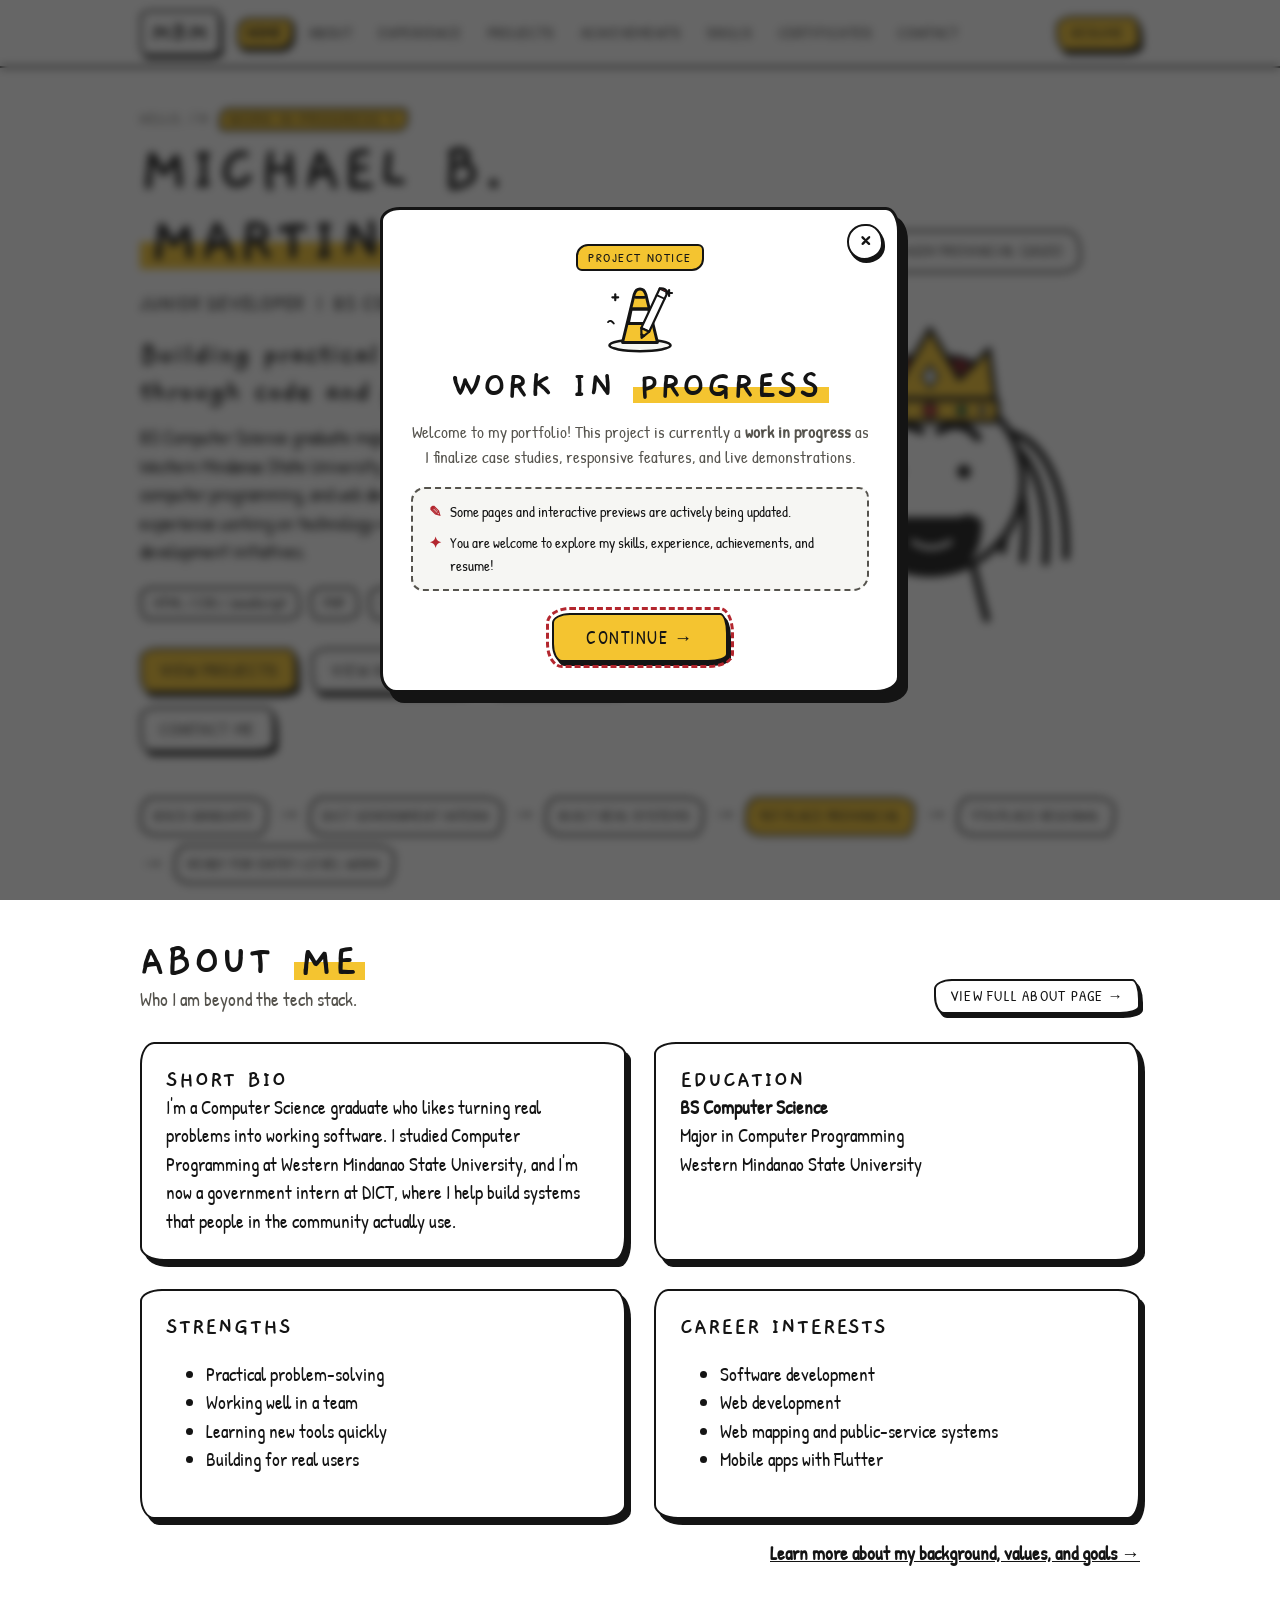
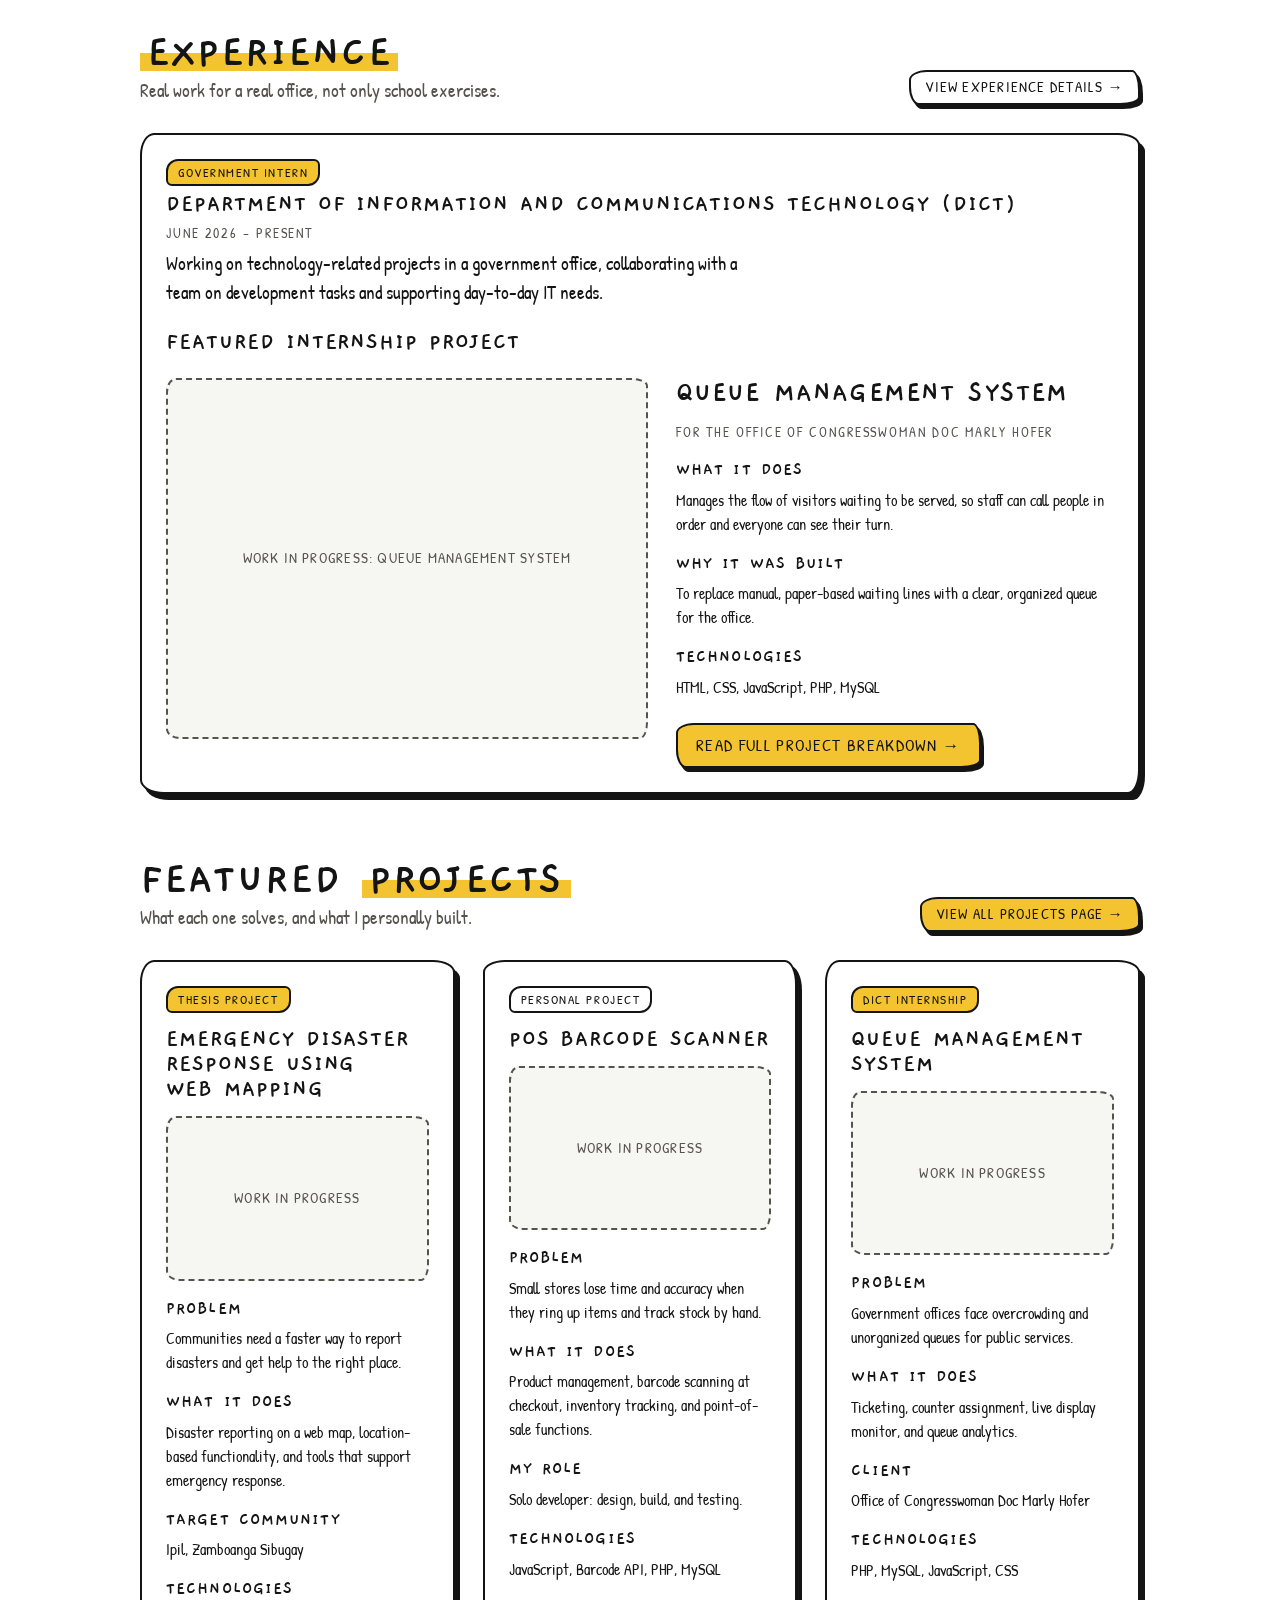
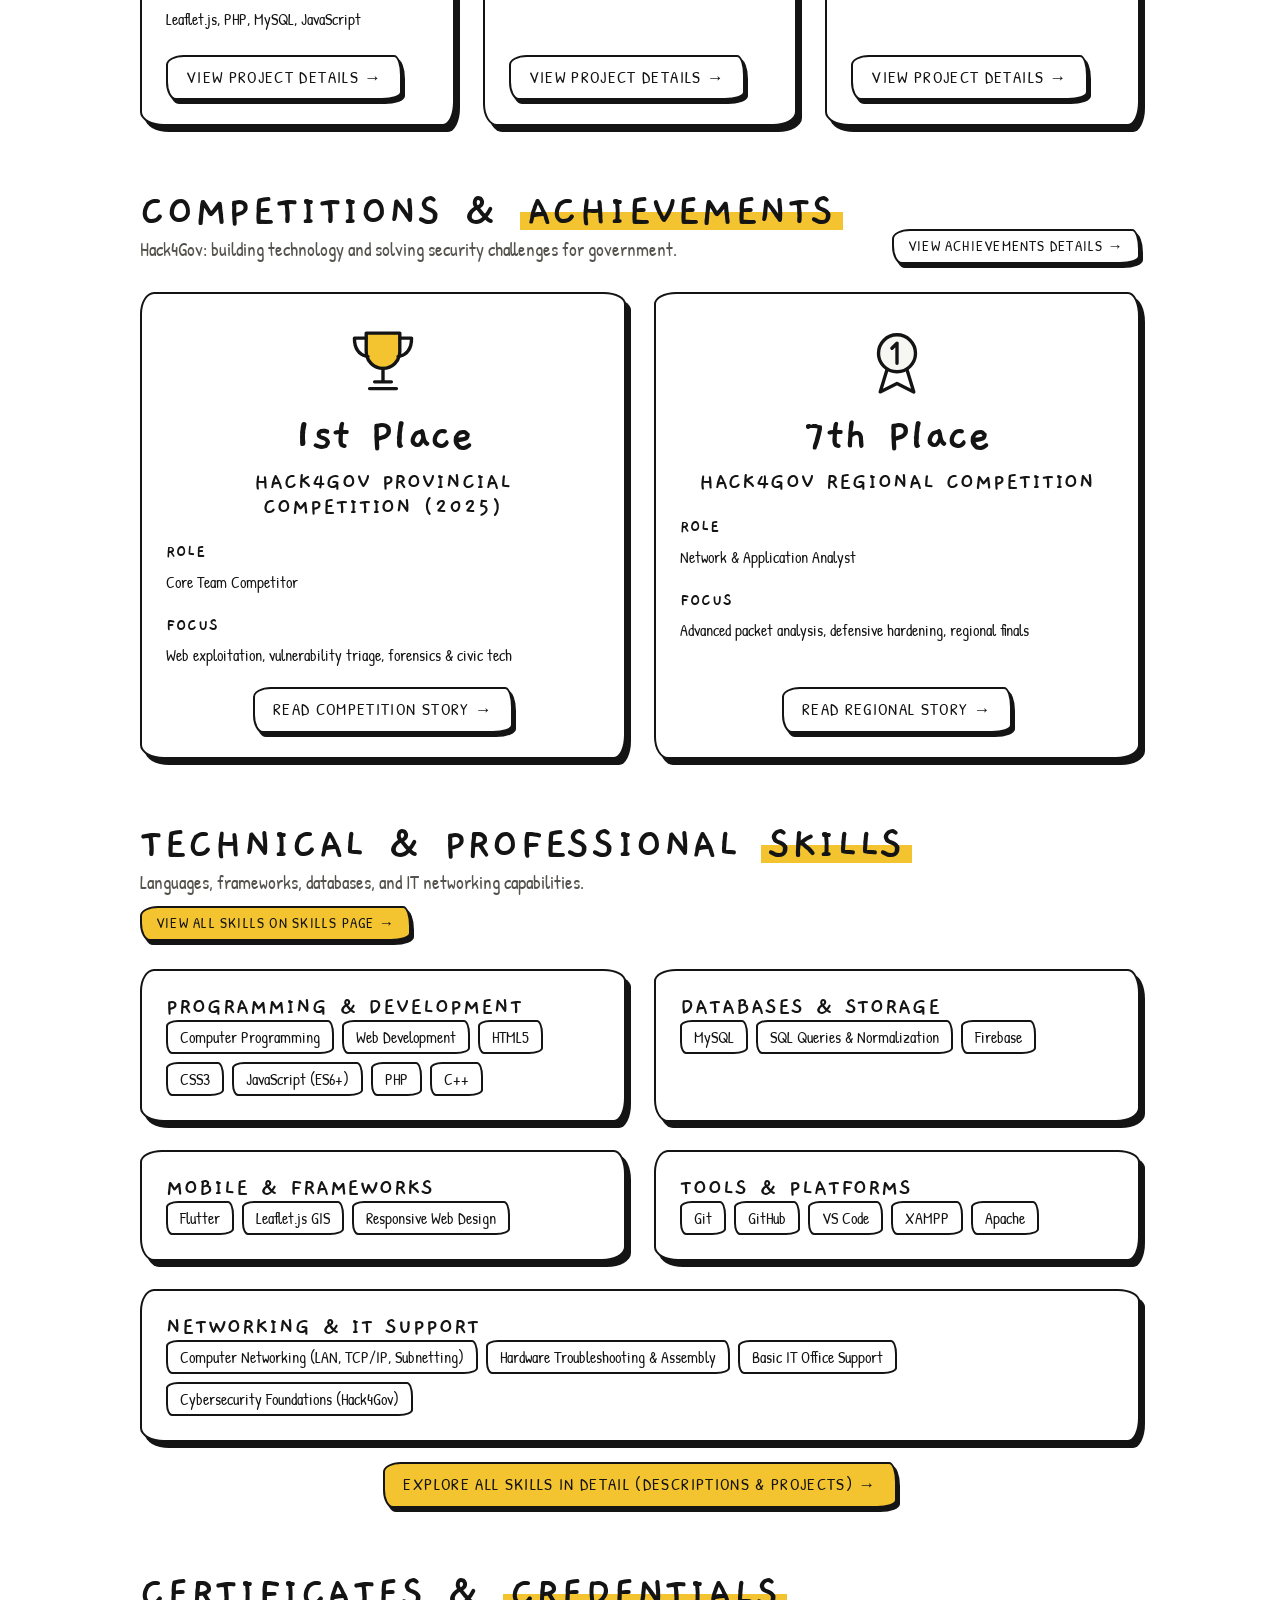
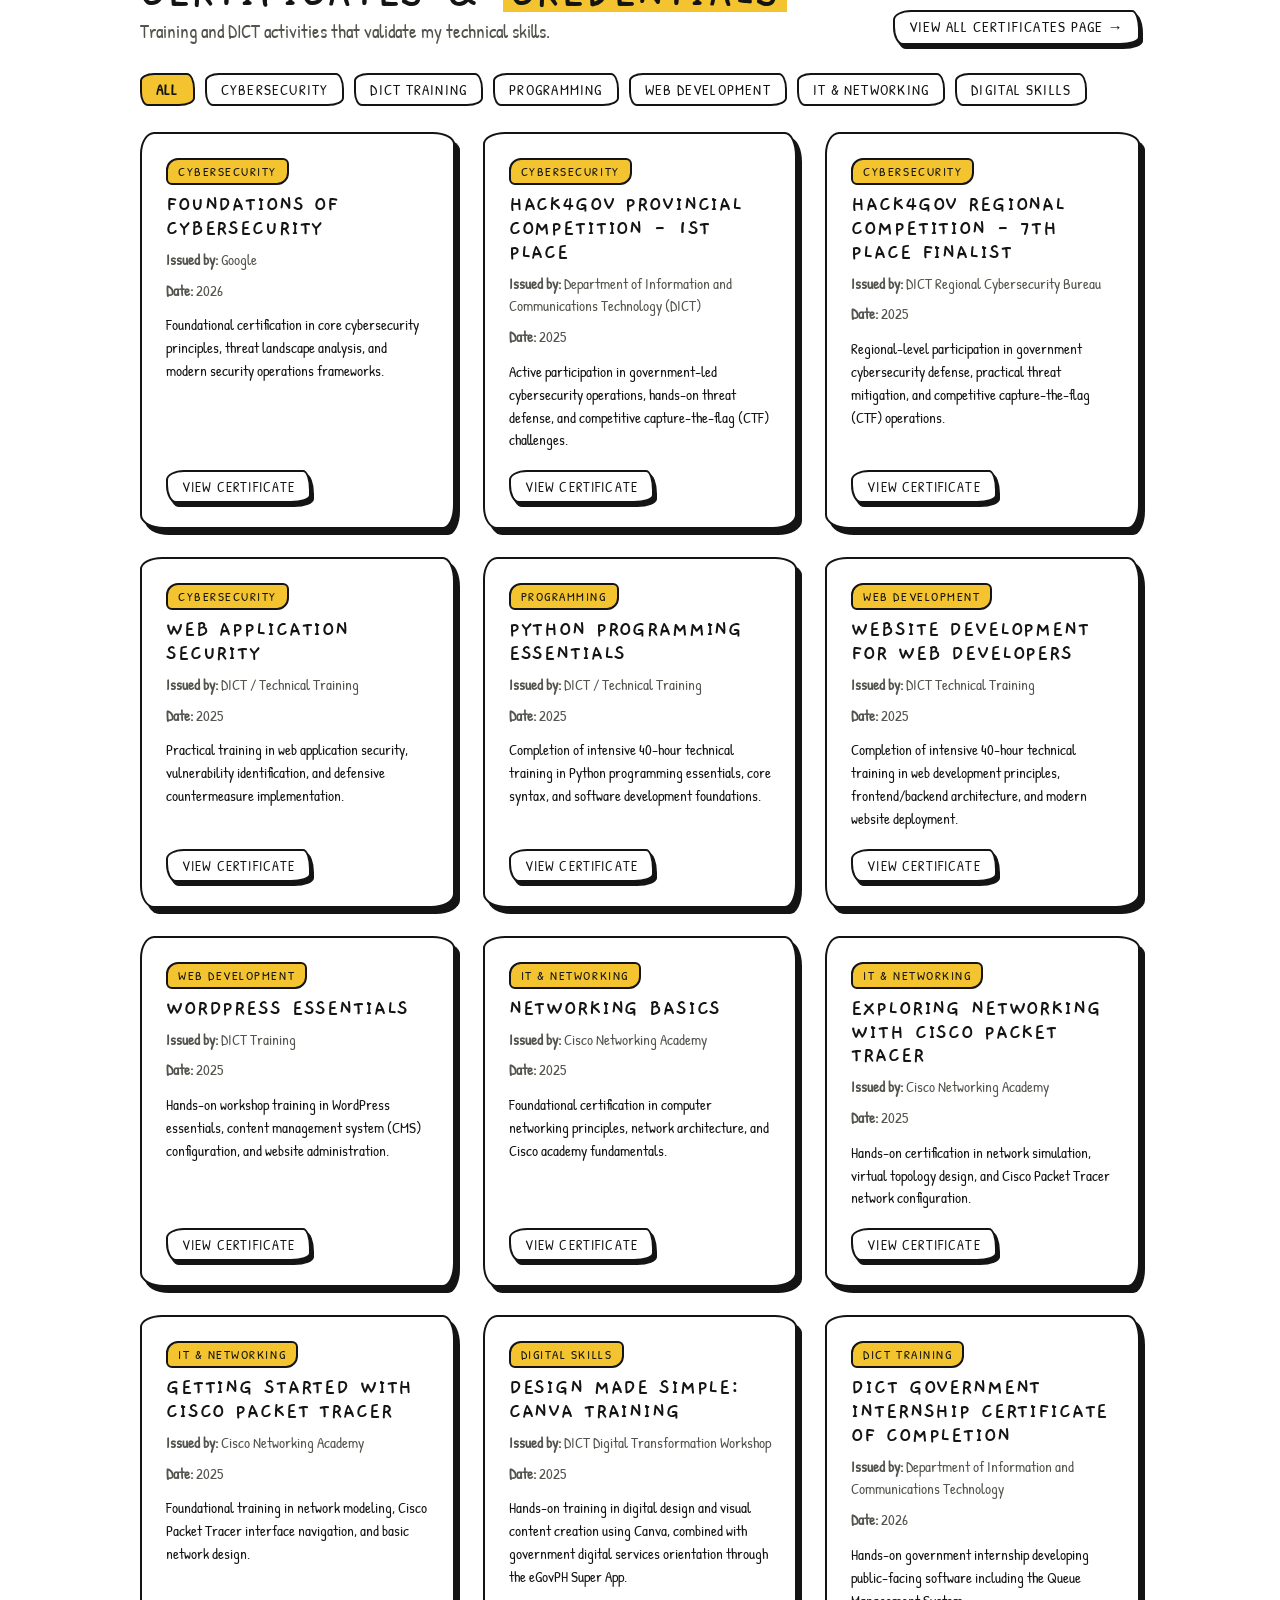
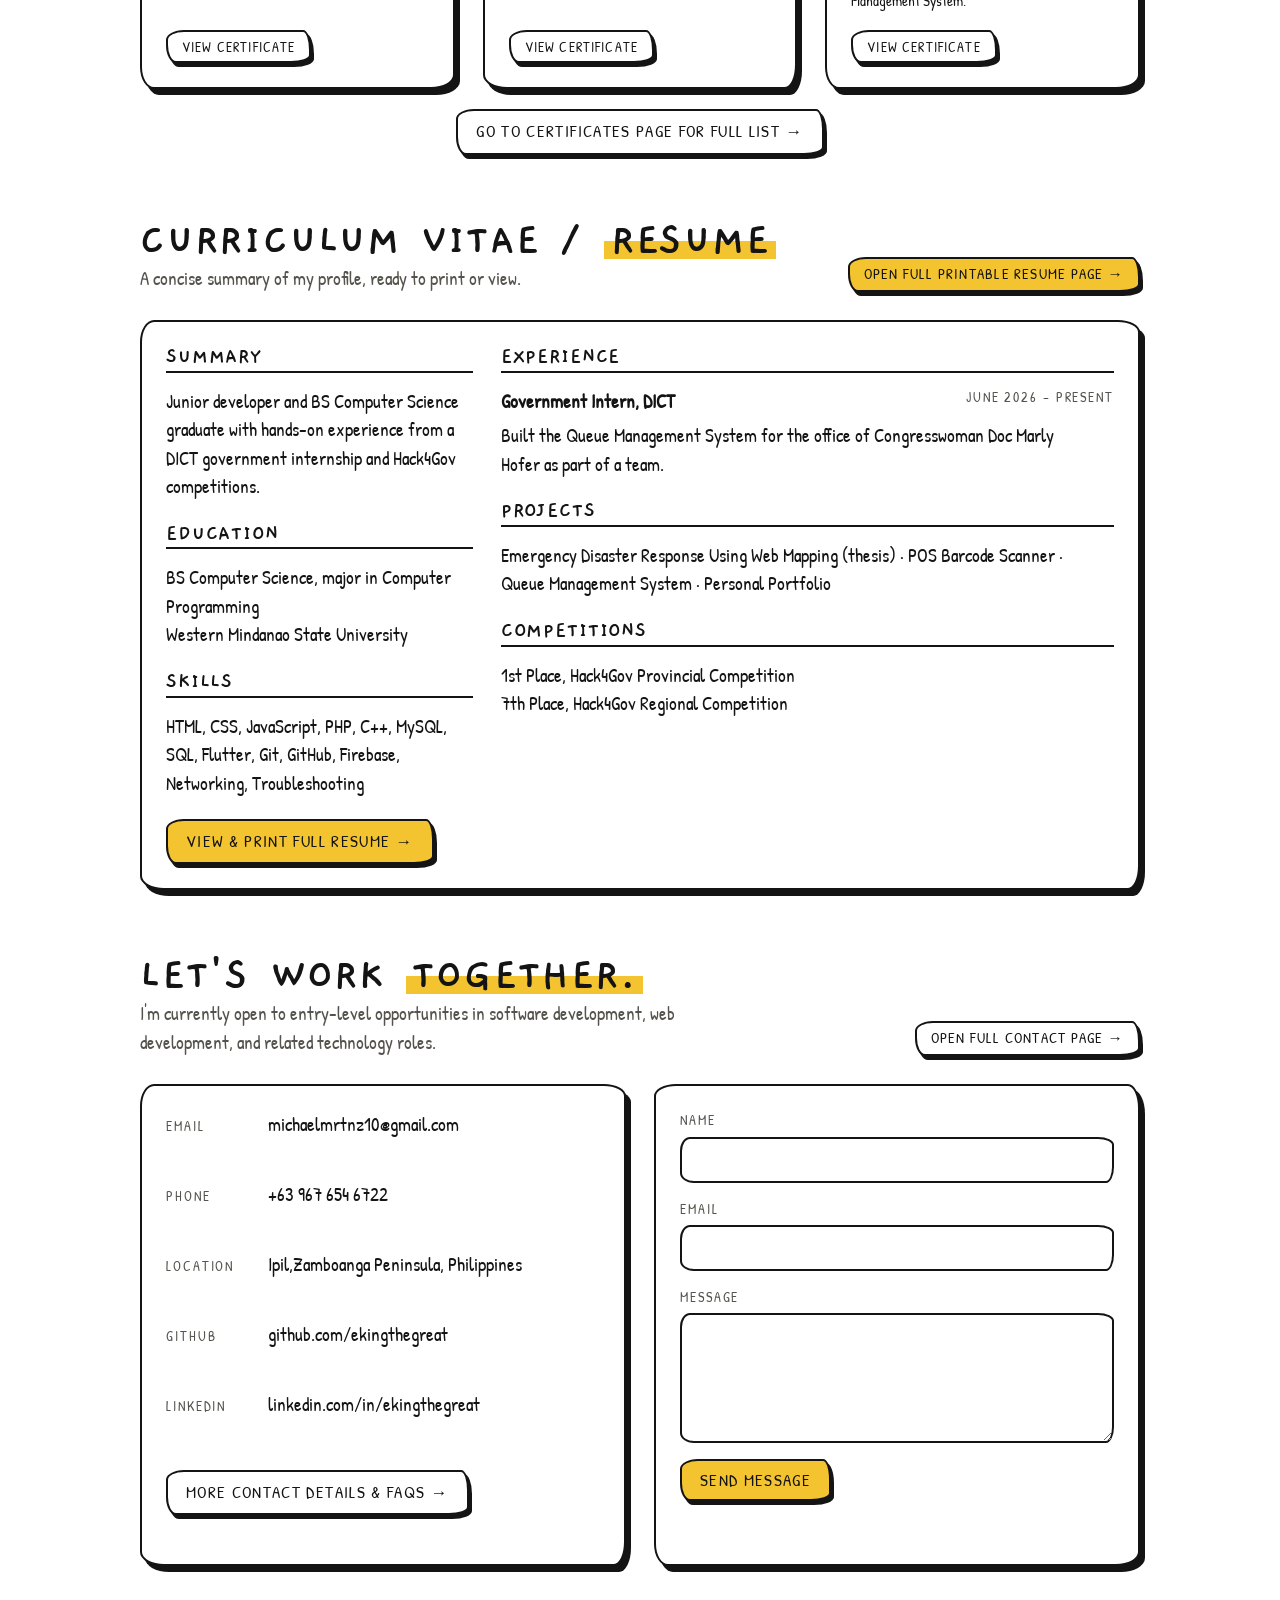
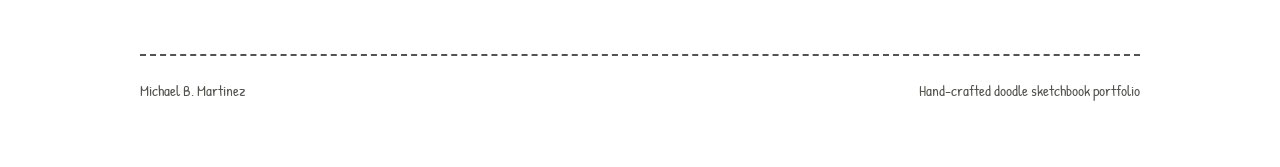
==== commit cc63c5d1: "Fix direct email mailto link and add cache buster for main.js" ====
--- a/index.html
+++ b/index.html
@@ -400,7 +400,7 @@
   </div>
   <div class="grid2">
     <div class="box contact-list">
-      <div><span class="label">Email</span><a class="v" href="mailto:your.email@example.com">michaelmrtnz10@gmail.com</a></div>
+      <div><span class="label">Email</span><a class="v" href="mailto:michaelmrtnz10@gmail.com">michaelmrtnz10@gmail.com</a></div>
       <div><span class="label">Phone</span><span class="v">+63 967 654 6722</span></div>
       <div><span class="label">Location</span><span class="v">Ipil,Zamboanga Peninsula, Philippines</span></div>
       <div><span class="label">GitHub</span><a class="v" href="https://github.com/ekingthegreat" target="_blank" rel="noopener noreferrer">github.com/ekingthegreat</a></div>
@@ -477,6 +477,6 @@
   </div>
 </div>
 
-<script src="assets/js/main.js"></script>
+<script src="assets/js/main.js?v=2"></script>
 </body>
-</html>+</html>
